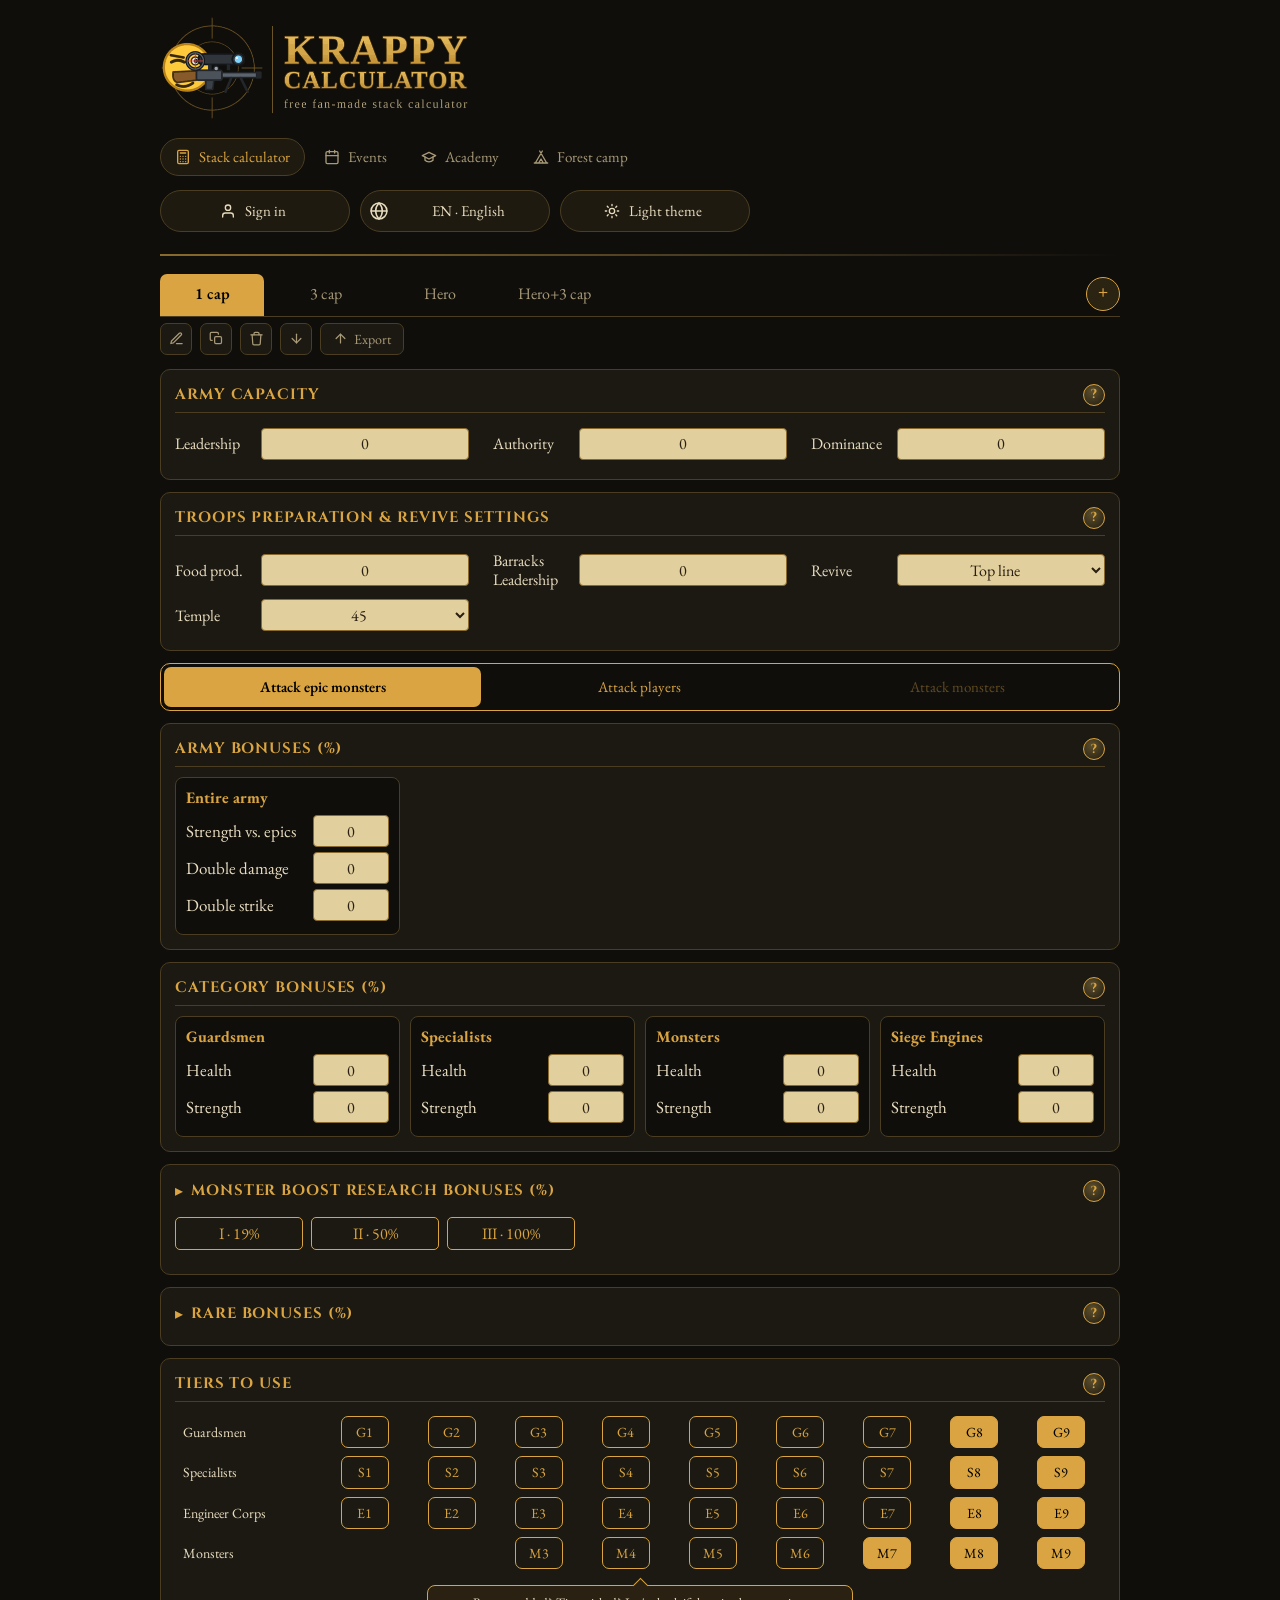
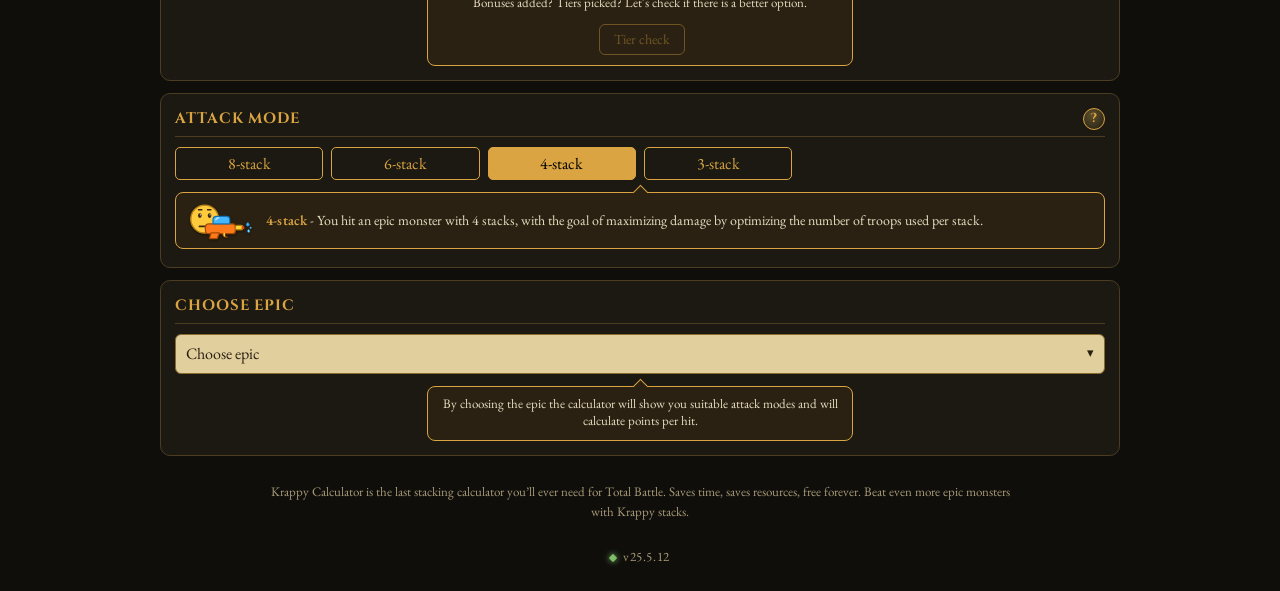
==== index.html @ 5b89c59a "25.5.12: Events page - the Choose events button is full width Co-Authored-By: Claude Opus 5.5 <norep" ====
<!DOCTYPE html>
<html lang="en"><head><meta charset="utf-8">
<meta name="viewport" content="width=device-width, initial-scale=1, viewport-fit=cover">
<title>Krappy Calculator – Total Battle stack calculator</title>
<meta name="description" content="The most accurate Total Battle calculator: plan your army stacks to fight epic monsters or other players. Saves time, saves resources, free forever.">
<meta property="og:type" content="website">
<meta property="og:title" content="Krappy Calculator – Total Battle stack calculator">
<meta property="og:description" content="The most accurate Total Battle calculator: plan your army stacks to fight epic monsters or other players. Saves time, saves resources, free forever.">
<link rel="canonical" href="https://hracik.github.io/tb-stack-calculator/">
<meta name="twitter:card" content="summary">
<meta name="twitter:title" content="Krappy Calculator – Total Battle stack calculator">
<meta name="twitter:description" content="The most accurate Total Battle calculator: plan your army stacks to fight epic monsters or other players. Saves time, saves resources, free forever.">
<link rel="icon" type="image/png" sizes="64x64" href="[data-uri]">
<link rel="apple-touch-icon" href="[data-uri]">
<link href="https://fonts.googleapis.com/css2?family=Cinzel:wght@600&family=EB+Garamond:wght@400;600&display=swap" rel="stylesheet">
<script>try{if(localStorage.getItem("tb_theme")=="light")document.documentElement.dataset.theme="light"}catch(e){}</script><link rel="stylesheet" href="app.css?v=25.5.12"></head><body><main>
<div class="imp" id="imp" data-notr hidden></div>
<header class="hd"><h1><img class="lg" src="[data-uri]" width="309" height="104" alt="Krappy Calculator - free fan-made stack calculator" draggable="false"></h1><button class="mnt" id="mnt" data-act="mnt" aria-label="Menu" aria-expanded="false" aria-controls="menu" hidden><svg class="mni" viewBox="0 0 24 24" width="24" height="24" fill="none" stroke="currentColor" stroke-width="2.2" stroke-linecap="round" aria-hidden="true"><line x1="4" y1="7" x2="20" y2="7"/><line x1="4" y1="12" x2="20" y2="12"/><line x1="4" y1="17" x2="20" y2="17"/></svg><svg class="mnx" viewBox="0 0 24 24" width="24" height="24" fill="none" stroke="currentColor" stroke-width="2.2" stroke-linecap="round" aria-hidden="true"><line x1="6" y1="6" x2="18" y2="18"/><line x1="18" y1="6" x2="6" y2="18"/></svg></button></header>
<nav class="menu" id="menu" hidden><div class="mpg" id="mpg"><a class="pgl" href="#" data-pg="" aria-current="page"><svg viewBox="0 0 24 24" width="16" height="16" fill="none" stroke="currentColor" stroke-width="2" stroke-linecap="round" stroke-linejoin="round" aria-hidden="true"><rect x="4" y="2" width="16" height="20" rx="2"/><path d="M8 6h8M8 11h.01M12 11h.01M16 11h.01M8 15h.01M12 15h.01M16 15h.01M8 19h.01M12 19h.01M16 19h.01"/></svg><span>Stack calculator</span></a><a class="pgl" href="#events" data-pg="events"><svg viewBox="0 0 24 24" width="16" height="16" fill="none" stroke="currentColor" stroke-width="2" stroke-linecap="round" stroke-linejoin="round" aria-hidden="true"><rect x="3" y="4" width="18" height="18" rx="2"/><path d="M16 2v4M8 2v4M3 10h18"/></svg><span>Events</span></a><a class="pgl" href="#academy" data-pg="academy"><svg viewBox="0 0 24 24" width="16" height="16" fill="none" stroke="currentColor" stroke-width="2" stroke-linecap="round" stroke-linejoin="round" aria-hidden="true"><path d="M22 10 12 5 2 10l10 5 10-5z"/><path d="M6 12v5c3 3 9 3 12 0v-5"/></svg><span>Academy</span></a><a class="pgl" href="#forest-camp" data-pg="forest-camp"><svg viewBox="0 0 24 24" width="16" height="16" fill="none" stroke="currentColor" stroke-width="2" stroke-linecap="round" stroke-linejoin="round" aria-hidden="true"><path d="M3.5 21 14 3M20.5 21 10 3M15.5 21 12 15l-3.5 6M2 21h20"/></svg><span>Forest camp</span></a></div><div class="mbar"><span id="menuacct"></span><div class="lgw" data-notr><svg viewBox="0 0 24 24" width="20" height="20" fill="none" stroke="currentColor" stroke-width="1.8" stroke-linecap="round" aria-hidden="true"><circle cx="12" cy="12" r="9.5"/><path d="M2.5 12h19M12 2.5c2.8 3 4 6 4 9.5s-1.2 6.5-4 9.5c-2.8-3-4-6-4-9.5s1.2-6.5 4-9.5z"/></svg><select id="lang" aria-label="Language"><option value="en" selected>English</option></select><button type="button" class="lgb" id="lbtn" data-act="lopen" aria-haspopup="dialog" aria-label="Language"></button></div><button class="nvb thm" type="button" data-act="theme" aria-label="Light theme"><svg viewBox="0 0 24 24" width="16" height="16" fill="none" stroke="currentColor" stroke-width="2" stroke-linecap="round" stroke-linejoin="round" aria-hidden="true"><circle cx="12" cy="12" r="4"/><path d="M12 2v2M12 20v2M4.9 4.9l1.4 1.4M17.7 17.7l1.4 1.4M2 12h2M20 12h2M4.9 19.1l1.4-1.4M17.7 6.3l1.4-1.4"/></svg><span class="nvn">Light theme</span></button><button class="nvb hlp" hidden type="button" data-act="help" aria-haspopup="dialog"><svg viewBox="0 0 24 24" width="16" height="16" fill="none" stroke="currentColor" stroke-width="2" stroke-linecap="round" stroke-linejoin="round" aria-hidden="true"><path d="M21 11.5a8.4 8.4 0 0 1-9 8.4 8.6 8.6 0 0 1-3.6-.8L3 21l1.9-5.4A8.4 8.4 0 1 1 21 11.5z"/></svg><span class="nvn">1-on-1 help</span></button><a class="don" hidden href="https://donate.stripe.com/7sY4gB9Qx8mR4KVae8grS00" target="_blank" rel="noopener noreferrer"><b>♥</b>Donate</a></div></nav>
<hr class="mdv">
<section class="card pgx" id="pgx" hidden></section>
<div class="amo" id="hw" hidden><div class="card" id="hp" hidden role="dialog" aria-modal="true" aria-label="1-on-1 help"></div></div>
<div class="amo" id="apw" hidden><div class="card" id="ap" hidden role="dialog" aria-modal="true" aria-label="Account"></div></div>
<div class="amo" id="epw" hidden><div class="card" id="epp" hidden role="dialog" aria-modal="true" aria-label="Choose the epic monster"></div></div>
<div class="amo" id="lgw2" hidden><div class="card" id="lgp" hidden role="dialog" aria-modal="true" aria-label="Choose the language"></div></div>
<div class="amo" id="fmw" hidden><div class="card" id="fmp" hidden role="dialog" aria-modal="true" aria-label="Troops preparation &amp; revive settings"></div></div>
<div class="amo" id="how" hidden><div class="card" id="howp" role="dialog" aria-modal="true" aria-label="How to use"><div class="amh"><div class="amt">How to use</div><button class="amx" data-act="howx" aria-label="Close" type="button">×</button></div><div class="hn"><p><b>Every section of the app has a help icon (?) that explains the inputs</b>, what to do and what not to do. Read it before your first use.</p></div><div class="pbrow hwt"><button type="button" class="tg hwb on" data-hp="0">Hitting</button><button type="button" class="tg hwb" data-hp="1">Preparation</button><button type="button" class="tg hwb" data-hp="2">Compare</button></div><div class="hpn" data-hp="0"><div class="hn"><p><b>Try to use a balanced army most of the time</b>: no extra flying, melee, ranged or mounted bonuses, and preferably no difference between the health and strength of Guardsmen, Specialists, Monsters and Engineers (extra strength of Monsters is fine).</p></div><ol class="hl"><li>Pick the captains and hero who will go on the attack and give them fighting equipment. Captains and hero <b>who do not take part in the attack</b> can't be fighting captains and get no fighting equipment.</li><li>Click Attack on the enemy (epic or player) and choose your fighting squad. The game shows your Leadership, Authority and Dominance numbers for the calculator at the bottom of the screen. Type them into Army capacity.</li><li>Go to the Barracks to find your bonuses. If your fighting squad changes (e.g. change of captain, level up, added talents) type bonuses again.<ol class="la" type="a"><li>Click Guardsmen, click on one and scroll down to the bonuses section. Type the chance to deal double damage, the chance to strike two squads and the strength of your entire army against epic monsters (or the health and strength against players, if you attack a player) into Army bonuses (%), Entire army section, <b>once</b>. Type the Health and Strength bonuses in Category bonuses (%), Guardsmen section. Now click Specialists, click on one, scroll to its bonuses and type the Health and Strength bonuses in Category bonuses (%), Specialists section. Repeat for Monsters and Engineers.</li><li>Go to the Academy, section Monsters boost, and based on the research parts you have completed, click I · 19 %, II · 50 % or III · 100 % in Monster boost research bonuses (%). If a part is incomplete, you need to add up the health and strength numbers for each monster type, so it is better to complete the research.</li><li>For Rare bonuses (%), click on the help first, as you <b>probably do not need to fill anything here</b>.<ul class="lb"><li>If you use a lot of mercenaries or scouts, set the Special troop type bonuses.</li><li>If you use captains with effects on only one part of the army, set the Combat type bonuses.</li><li>If you fight with standard or tournament equipment, set the Category bonuses too.</li></ul></li></ol></li><li>Pick your tiers, then click the Tier check button and adjust the tiers if you like the suggestions.</li><li>Scroll to Calculation, pick a view that suits you, go to Hitting and type your army numbers into the game.</li></ol><div class="hn"><p>If the attack in the game looks wrong, click the Battle report button in the Calculation section.</p></div><div class="hg"><button type="button" class="hgb"><img data-src="howto/balanced.webp" alt="" loading="lazy" decoding="async"><span>Example of a balanced setup</span></button><button type="button" class="hgb"><img data-src="howto/1.webp" alt="" loading="lazy" decoding="async"><span>Choose the epic</span></button><button type="button" class="hgb"><img data-src="howto/2.webp" alt="" loading="lazy" decoding="async"><span>Enter your numbers</span></button><button type="button" class="hgb"><img data-src="howto/3.webp" alt="" loading="lazy" decoding="async"><span>Tick your tiers</span></button><button type="button" class="hgb"><img data-src="howto/4.webp" alt="" loading="lazy" decoding="async"><span>Read the result</span></button><button type="button" class="hgb"><img data-src="howto/5.webp" alt="" loading="lazy" decoding="async"><span>Tabs, Import and Export</span></button></div></div><div class="hpn" data-hp="1" hidden><ol class="hl"><li>Type your total food production into Food prod. and pick the Revive you want.</li><li>Click Preparation in the Action section: it shows how many units to train per stack at once for the maximum hit per training.</li></ol><div class="hg"><button type="button" class="hgb"><img data-src="howto/pr1.webp" alt="" loading="lazy" decoding="async"><span>Click Preparation</span></button><button type="button" class="hgb"><img data-src="howto/pr2.webp" alt="" loading="lazy" decoding="async"><span>Units to train per stack</span></button></div></div><div class="hpn" data-hp="2" hidden><ol class="hl"><li>Click Compare in the Action section.</li><li>Type the units of your own stacks, or upload screenshots of the in-game battle report showing all of them.</li><li>See how your stacks differ from the Krappy ones.</li></ol><div class="hg"><button type="button" class="hgb"><img data-src="howto/cm1.webp" alt="" loading="lazy" decoding="async"><span>Click Compare</span></button><button type="button" class="hgb"><img data-src="howto/cm2.webp" alt="" loading="lazy" decoding="async"><span>Type or upload your units</span></button></div></div></div></div>
<div class="amo" id="hgw" hidden><div id="hgp" hidden role="dialog" aria-modal="true" aria-label="How to use" data-notr><div id="hgt"><span id="hgn"></span><button type="button" class="hx" data-hg="close" aria-label="Close"><svg viewBox="0 0 24 24" width="22" height="22" fill="none" stroke="currentColor" stroke-width="2" stroke-linecap="round" stroke-linejoin="round" aria-hidden="true"><path d="M6 6l12 12M18 6L6 18"/></svg></button></div><button type="button" class="hx hxp" data-hg="prev" aria-label="Previous"><svg viewBox="0 0 24 24" width="22" height="22" fill="none" stroke="currentColor" stroke-width="2" stroke-linecap="round" stroke-linejoin="round" aria-hidden="true"><path d="M15 5l-7 7 7 7"/></svg></button><img id="hgi" alt=""><button type="button" class="hx hxn" data-hg="next" aria-label="Next"><svg viewBox="0 0 24 24" width="22" height="22" fill="none" stroke="currentColor" stroke-width="2" stroke-linecap="round" stroke-linejoin="round" aria-hidden="true"><path d="M9 5l7 7-7 7"/></svg></button><div id="hgc"></div></div></div>
<div class="intro" id="intro"><p>Plan the stacks of your army for epic monster and player attacks: enter your army capacity, fighting bonuses and tiers, and get the units to send. <span>New here?</span> <span>Start with</span> <button type="button" class="lnk" data-act="how">How to use</button><span data-notr>.</span></p></div>
<div id="tabrow"><div id="tabs" data-notr></div><button type="button" class="tab add" id="tabadd" data-add="1" data-notr aria-label="New tab">+</button></div><div id="tabtools"></div>
<div class="card" id="xp" hidden></div>
<div class="card" data-help="army"><h2>Army capacity</h2><div class="fg">
<label class="bi"><span>Leadership</span><input id="capA" type="text" inputmode="decimal" value="1875508"></label>
<label class="bi"><span>Authority</span><input id="capU" type="text" inputmode="decimal" value="0"></label>
<label class="bi"><span>Dominance</span><input id="capM" type="text" inputmode="decimal" value="330943"></label>
</div></div>
<div class="card" data-help="food"><h2>Troops preparation &amp; revive settings</h2><div class="fg">
<label class="bi"><span>Food prod.</span><input id="foodP" type="text" inputmode="decimal" value="0"></label>
<label class="bi"><span>Barracks Leadership</span><input id="brkL" type="text" inputmode="decimal" value="0"></label>

<label class="bi" id="revl"><span>Revive</span><select id="revm"><option value="none">None</option><option value="top" selected>Top line</option><option value="mon">Monsters only</option><option value="montop">Monsters and top line</option><option value="all">All</option><option value="all10">Full revive, 10 hits</option><option value="all60">Full revive, 60 hits</option></select></label>
<label class="bi" id="templl"><span>Temple</span><select id="temple"><option value="0">0</option><option value="1">1</option><option value="2">2</option><option value="3">3</option><option value="4">4</option><option value="5">5</option><option value="6">6</option><option value="7">7</option><option value="8">8</option><option value="9">9</option><option value="10">10</option><option value="11">11</option><option value="12">12</option><option value="13">13</option><option value="14">14</option><option value="15">15</option><option value="16">16</option><option value="17">17</option><option value="18">18</option><option value="19">19</option><option value="20">20</option><option value="21">21</option><option value="22">22</option><option value="23">23</option><option value="24">24</option><option value="25">25</option><option value="26">26</option><option value="27">27</option><option value="28">28</option><option value="29">29</option><option value="30">30</option><option value="31">31</option><option value="32">32</option><option value="33">33</option><option value="34">34</option><option value="35">35</option><option value="36">36</option><option value="37">37</option><option value="38">38</option><option value="39">39</option><option value="40">40</option><option value="41">41</option><option value="42">42</option><option value="43">43</option><option value="44">44</option><option value="45" selected>45</option></select></label></div></div>

<div class="atk" id="atk"><button type="button" class="ab" data-a="epics">Attack epic monsters</button><button type="button" class="ab" data-a="players">Attack players</button><button type="button" class="ab" data-a="monsters">Attack monsters</button></div>
<div class="card" data-help="bonx"><h2>Army bonuses (%)</h2><div class="bg" id="bonx"></div></div>
<div class="card" data-help="bon"><h2>Category bonuses (%)</h2><div class="bg" id="bon"></div></div>

<details class="card" data-help="mb"><summary><h2>Monster boost research bonuses (%)</h2><div class="mbb"><div class="pbrow"><button class="tg pb" data-p="19" data-dh="0">I · 19%</button><button class="tg pb" data-p="50" data-dh="5">II · 50%</button><button class="tg pb" data-p="100" data-dh="5">III · 100%</button></div></div></summary>
<div class="bg" id="mb"></div>
</details>
<details class="card" data-help="rare"><summary><h2>Rare bonuses (%)</h2></summary><div class="rh">Special troop type bonuses</div><div class="bg" id="spb"></div><div class="rh">Combat type bonuses</div><div class="bg" id="sb"></div><div class="rh">Category bonuses</div><div class="bg" id="rare"></div></details>

<div class="card" data-help="tiers"><h2>Tiers to use</h2><div class="sc"><table class="tt" id="tiers"></table></div>
<div class="tcw"><p class="tct">Bonuses added? Tiers picked? Let's check if there is a better option.</p><button type="button" class="tg tc">Tier check</button><div id="tca" class="tca" aria-live="polite"></div></div>
</div>

<div class="card" id="mcard" hidden><h2>Choose monster</h2><input type="hidden" id="monster" value="Elven Citadel"><button type="button" class="epsel" id="mbtn" data-act="mopen"></button><div class="mdi" id="mgoal" role="note"><svg xmlns="http://www.w3.org/2000/svg" viewBox="0 0 92 56" class="mi" aria-hidden="true" focusable="false"><image href="[data-uri]" width="92" height="56"/></svg><span><b>Goal</b> - Kill the enemy in 1 round with the minimum losses.</span></div></div>
<div class="card" data-help="mode"><h2>Attack mode</h2>
<input type="hidden" id="enemy" value="4">
<input type="hidden" id="mode" value="max">
<div class="mrow" id="mrE"><button class="tg eb" data-e="8">8-stack</button><button class="tg eb" data-e="6">6-stack</button><button class="tg eb" data-e="4">4-stack</button><button class="tg eb" data-e="3">3-stack</button><button class="tg cm" data-m="kill">Killshot</button></div>
<div class="mrow" id="mrP" hidden><button class="tg cm" data-m="cp">CP kill</button><button class="tg cm" data-m="cpd">CP death</button><button class="tg cm" data-m="arena">Arena</button><button class="tg cm" data-m="lava">Lava</button><button class="tg cm" data-m="pvpmax">Max damage</button><button class="tg cm" data-m="ren">Renegades</button></div>
<div id="mics" hidden><span data-i="reg"><svg xmlns="http://www.w3.org/2000/svg" viewBox="0 0 92 56" class="mi" aria-hidden="true" focusable="false"><circle cx="24" cy="26" r="20" fill="#FFCB3D" stroke="#B9831A" stroke-width="2"/><ellipse cx="17" cy="21" rx="2.6" ry="3.4" fill="#3a2a10"/><ellipse cx="31" cy="21" rx="2.6" ry="3.4" fill="#3a2a10"/><circle cx="17.8" cy="19.8" r="0.9" fill="#fff"/><circle cx="31.8" cy="19.8" r="0.9" fill="#fff"/><path d="M15 12.5 h5 M28 12.5 h5" stroke="#3a2a10" stroke-width="2" stroke-linecap="round"/><path d="M16.5 36.5 h15" stroke="#3a2a10" stroke-width="2.6" stroke-linecap="round"/><path d="M30 33 h34 q4 0 4 4 v6 q0 4 -4 4 h-34 q-5 0 -5 -5 v-4 q0 -5 5 -5 z" fill="#ff7a1a" stroke="#a84a05" stroke-width="1.8" stroke-linejoin="round"/><path d="M36 33 v-6 q0 -5 5 -5 h14 q5 0 5 5 v6 z" fill="#46b7ff" stroke="#1673b0" stroke-width="1.8" stroke-linejoin="round"/><path d="M40 27 q1 -3 4 -3" fill="none" stroke="#bfe9ff" stroke-width="2" stroke-linecap="round"/><path d="M42 33 v-5 m6 5 v-5 m6 5 v-5" stroke="#1673b0" stroke-width="0" /><rect x="68" y="35" width="11" height="6.5" rx="2.5" fill="#ffd23a" stroke="#a87a05" stroke-width="1.6"/><rect x="77" y="36.2" width="4" height="4.2" rx="1" fill="#d94a1a"/><path d="M33 48 h12 l-3 8 h-11 z" fill="#ff7a1a" stroke="#a84a05" stroke-width="1.8" stroke-linejoin="round" transform="translate(0,-2)"/><path d="M50 47 q1 5 6 5" fill="none" stroke="#a84a05" stroke-width="2" stroke-linecap="round"/><path d="M52 47 l0.5 3" stroke="#ffd23a" stroke-width="2.4" stroke-linecap="round"/><path d="M84 33 q2 -4 4 0 q1 3 -2 3.2 q-3 -.2 -2 -3.2 z" fill="#46b7ff" stroke="#1673b0" stroke-width="1"/><path d="M85.5 42.5 q1.6 -3.4 3.4 0 q.8 2.6 -1.7 2.8 q-2.5 -.2 -1.7 -2.8 z" fill="#8fd6ff" stroke="#1673b0" stroke-width="1"/><circle cx="90" cy="38.5" r="1.4" fill="#46b7ff"/></svg></span><span data-i="sn"><svg xmlns="http://www.w3.org/2000/svg" viewBox="0 0 92 56" class="mi" aria-hidden="true" focusable="false"><circle cx="24" cy="26" r="20" fill="#FFCB3D" stroke="#B9831A" stroke-width="2"/><path d="M10.5 21.5 q5.5 -3.2 11 0" fill="none" stroke="#3a2a10" stroke-width="2.6" stroke-linecap="round"/><path d="M10 15.5 l11 2" stroke="#3a2a10" stroke-width="2.2" stroke-linecap="round"/><circle cx="31" cy="20.5" r="3.4" fill="#fff" stroke="#3a2a10" stroke-width="1.2"/><circle cx="31.6" cy="20.5" r="1.9" fill="#222"/><path d="M15 41 q7 3.5 14 -1.5" fill="none" stroke="#3a2a10" stroke-width="2.4" stroke-linecap="round"/><path d="M12 30 L32 29 L32 37 L16 39 Q11 38 12 30 Z" fill="#8a5a2b" stroke="#4a2f14" stroke-width="1.5" stroke-linejoin="round"/><rect x="32" y="28.5" width="22" height="8.5" rx="1.5" fill="#4b525a" stroke="#22262b" stroke-width="1.5"/><rect x="54" y="30.5" width="31" height="4.2" rx="1" fill="#5d656e" stroke="#22262b" stroke-width="1.3"/><rect x="83" y="29.5" width="5" height="6.2" rx="1" fill="#22262b"/><path d="M40 37 h7 l-1 8 h-6 z" fill="#3a4047" stroke="#22262b" stroke-width="1.3" stroke-linejoin="round"/><circle cx="49" cy="27" r="2" fill="#9aa3ad" stroke="#22262b" stroke-width="1"/><path d="M62 35 l-5 12 M70 35 l6 12" stroke="#22262b" stroke-width="2.2" stroke-linecap="round"/><rect x="34" y="14.5" width="34" height="9" rx="3" fill="#2f353c" stroke="#15181b" stroke-width="1.5"/><rect x="42" y="23.5" width="3" height="5" fill="#22262b"/><rect x="58" y="23.5" width="3" height="5" fill="#22262b"/><circle cx="68" cy="19" r="5.2" fill="#2f353c" stroke="#15181b" stroke-width="1.5"/><circle cx="68" cy="19" r="3.2" fill="#7fd3ff"/><circle cx="66.8" cy="17.8" r="1" fill="#fff" opacity=".85"/><circle cx="31" cy="20.5" r="7" fill="none" stroke="#15181b" stroke-width="3"/><circle cx="31" cy="20.5" r="7" fill="none" stroke="#5b636c" stroke-width="1"/><path d="M31 14 v13 M24.5 20.5 h13" stroke="#e23b3b" stroke-width="0.8" opacity=".9"/></svg></span><span data-i="pv1"><svg xmlns="http://www.w3.org/2000/svg" viewBox="0 0 92 56" class="mi" aria-hidden="true" focusable="false"><g><g transform="rotate(5 15 28)"><circle cx="15" cy="28" r="13" fill="#FFCB3D" stroke="#B9831A" stroke-width="2"/><path d="M5.8 19.6 l7.4 3.2" stroke="#3a2a10" stroke-width="2.1" stroke-linecap="round"/><path d="M17.4 22.9 l7.6 -3.2" stroke="#3a2a10" stroke-width="2.1" stroke-linecap="round"/><circle cx="10.2" cy="26.2" r="3.5" fill="#fff" stroke="#3a2a10" stroke-width="1.2"/><circle cx="11.5" cy="26.6" r="1.5" fill="#222"/><circle cx="20.2" cy="26.2" r="3.5" fill="#fff" stroke="#3a2a10" stroke-width="1.2"/><circle cx="21.5" cy="26.6" r="1.5" fill="#222"/><path d="M8.5 33.6 h13 q-.9 4.4 -6.5 4.4 q-5.6 0 -6.5 -4.4 z" fill="#7a1e1e" stroke="#3a2a10" stroke-width="1.5" stroke-linejoin="round"/><path d="M9.9 34.8 h10.2 q-.6 1.9 -1.6 1.9 h-7 q-1 0 -1.6 -1.9 z" fill="#fff"/></g><path d="M27 37 h6.4 l-1.6 9 h-5.4 z" fill="#3a4047" stroke="#22262b" stroke-width="1.3" stroke-linejoin="round"/><rect x="24" y="29.5" width="18" height="7.5" rx="1.7" fill="#4b525a" stroke="#22262b" stroke-width="1.5"/><rect x="41" y="31.2" width="4.2" height="4" rx=".9" fill="#5d656e" stroke="#22262b" stroke-width="1.1"/><path d="M27 31.4 h11" stroke="#7b848e" stroke-width="1.2" stroke-linecap="round"/></g><g transform="translate(92 0) scale(-1 1)"><g><circle cx="15" cy="28" r="13" fill="#FFCB3D" stroke="#B9831A" stroke-width="2"/><path d="M6.8 21.4 h6.8 M16.4 21.4 h6.8" stroke="#3a2a10" stroke-width="1.9" stroke-linecap="round"/><circle cx="10.2" cy="26.2" r="3.5" fill="#fff" stroke="#3a2a10" stroke-width="1.2"/><circle cx="8.9" cy="27.5" r="1.5" fill="#222"/><path d="M6.699999999999999 26.2 a3.5 3.5 0 0 1 7 0 z" fill="#FFCB3D" stroke="#3a2a10" stroke-width="1.2" stroke-linejoin="round"/><circle cx="20.2" cy="26.2" r="3.5" fill="#fff" stroke="#3a2a10" stroke-width="1.2"/><circle cx="18.9" cy="27.5" r="1.5" fill="#222"/><path d="M16.7 26.2 a3.5 3.5 0 0 1 7 0 z" fill="#FFCB3D" stroke="#3a2a10" stroke-width="1.2" stroke-linejoin="round"/><path d="M10.5 35.2 q4.5 -.7 9 .3" fill="none" stroke="#3a2a10" stroke-width="2" stroke-linecap="round"/></g><path d="M27 37 h6.4 l-1.6 9 h-5.4 z" fill="#e0559a" stroke="#8a2556" stroke-width="1.3" stroke-linejoin="round"/><rect x="24" y="29.5" width="14" height="7.5" rx="3" fill="#ff7fb7" stroke="#8a2556" stroke-width="1.5"/><rect x="28" y="25.2" width="6.4" height="4.8" rx="1.3" fill="#7fd6ff" stroke="#1673b0" stroke-width="1.2"/><circle cx="41.8" cy="33.2" r="3.9" fill="none" stroke="#46b7ff" stroke-width="1.7"/><path d="M38 33.2 h0" stroke="#8a2556" stroke-width="1.5"/></g><g><path d="M51.8 34.6 L48.8 34.7 L49.0 37.7 L47.0 35.4 L44.8 37.4 L45.4 34.4 L42.5 33.9 L45.1 32.5 L43.7 29.9 L46.4 31.2 L47.6 28.4 L48.3 31.3 L51.2 30.5 L49.4 32.9 Z" fill="#ffe45a" stroke="#ff7a1a" stroke-width="1" stroke-linejoin="round"/></g><circle cx="49" cy="25.5" r="2.8" fill="#bfe9ff" fill-opacity=".35" stroke="#46b7ff" stroke-width="1.1"/><circle cx="48.0" cy="24.4" r="0.8" fill="#fff"/><circle cx="44.5" cy="20.5" r="2.1" fill="#bfe9ff" fill-opacity=".35" stroke="#46b7ff" stroke-width="1.1"/><circle cx="43.8" cy="19.7" r="0.6" fill="#fff"/><circle cx="50.5" cy="18.5" r="1.5" fill="#bfe9ff" fill-opacity=".35" stroke="#46b7ff" stroke-width="1.1"/><circle cx="50.0" cy="17.9" r="0.4" fill="#fff"/><circle cx="48.5" cy="42" r="2.4" fill="#bfe9ff" fill-opacity=".35" stroke="#46b7ff" stroke-width="1.1"/><circle cx="47.7" cy="41.0" r="0.7" fill="#fff"/><circle cx="44" cy="47" r="1.6" fill="#bfe9ff" fill-opacity=".35" stroke="#46b7ff" stroke-width="1.1"/><circle cx="43.4" cy="46.4" r="0.4" fill="#fff"/></svg></span><span data-i="pvm"><svg xmlns="http://www.w3.org/2000/svg" viewBox="0 0 92 56" class="mi" aria-hidden="true" focusable="false"><g><g transform="rotate(5 15 28)"><circle cx="15" cy="28" r="13" fill="#FFCB3D" stroke="#B9831A" stroke-width="2"/><path d="M5.8 19.6 l7.4 3.2" stroke="#3a2a10" stroke-width="2.1" stroke-linecap="round"/><path d="M17.4 22.9 l7.6 -3.2" stroke="#3a2a10" stroke-width="2.1" stroke-linecap="round"/><circle cx="10.2" cy="26.2" r="3.5" fill="#fff" stroke="#3a2a10" stroke-width="1.2"/><circle cx="11.5" cy="26.6" r="1.5" fill="#222"/><circle cx="20.2" cy="26.2" r="3.5" fill="#fff" stroke="#3a2a10" stroke-width="1.2"/><circle cx="21.5" cy="26.6" r="1.5" fill="#222"/><path d="M8.5 33.6 h13 q-.9 4.4 -6.5 4.4 q-5.6 0 -6.5 -4.4 z" fill="#7a1e1e" stroke="#3a2a10" stroke-width="1.5" stroke-linejoin="round"/><path d="M9.9 34.8 h10.2 q-.6 1.9 -1.6 1.9 h-7 q-1 0 -1.6 -1.9 z" fill="#fff"/></g><path d="M27 37 h6.4 l-1.6 9 h-5.4 z" fill="#3a4047" stroke="#22262b" stroke-width="1.3" stroke-linejoin="round"/><rect x="24" y="29.5" width="18" height="7.5" rx="1.7" fill="#4b525a" stroke="#22262b" stroke-width="1.5"/><rect x="41" y="31.2" width="4.2" height="4" rx=".9" fill="#5d656e" stroke="#22262b" stroke-width="1.1"/><path d="M27 31.4 h11" stroke="#7b848e" stroke-width="1.2" stroke-linecap="round"/></g><g transform="translate(92 0) scale(-1 1)"><g transform="rotate(5 15 28)"><circle cx="15" cy="28" r="13" fill="#FFCB3D" stroke="#B9831A" stroke-width="2"/><path d="M5.8 19.6 l7.4 3.2" stroke="#3a2a10" stroke-width="2.1" stroke-linecap="round"/><path d="M17.4 22.9 l7.6 -3.2" stroke="#3a2a10" stroke-width="2.1" stroke-linecap="round"/><circle cx="10.2" cy="26.2" r="3.5" fill="#fff" stroke="#3a2a10" stroke-width="1.2"/><circle cx="11.5" cy="26.6" r="1.5" fill="#222"/><circle cx="20.2" cy="26.2" r="3.5" fill="#fff" stroke="#3a2a10" stroke-width="1.2"/><circle cx="21.5" cy="26.6" r="1.5" fill="#222"/><path d="M8.5 33.6 h13 q-.9 4.4 -6.5 4.4 q-5.6 0 -6.5 -4.4 z" fill="#7a1e1e" stroke="#3a2a10" stroke-width="1.5" stroke-linejoin="round"/><path d="M9.9 34.8 h10.2 q-.6 1.9 -1.6 1.9 h-7 q-1 0 -1.6 -1.9 z" fill="#fff"/></g><path d="M27 37 h6.4 l-1.6 9 h-5.4 z" fill="#3a4047" stroke="#22262b" stroke-width="1.3" stroke-linejoin="round"/><rect x="24" y="29.5" width="18" height="7.5" rx="1.7" fill="#4b525a" stroke="#22262b" stroke-width="1.5"/><rect x="41" y="31.2" width="4.2" height="4" rx=".9" fill="#5d656e" stroke="#22262b" stroke-width="1.1"/><path d="M27 31.4 h11" stroke="#7b848e" stroke-width="1.2" stroke-linecap="round"/></g><path d="M46 21.5 L46 26 M46 40.5 L46 45 M40.5 23.5 L42.8 27.2 M51.5 23.5 L49.2 27.2 M40.5 43 L42.8 39.3 M51.5 43 L49.2 39.3" stroke="#ff7a1a" stroke-width="1.9" stroke-linecap="round" fill="none"/><circle cx="46" cy="20.3" r="1.4" fill="#ffd23a"/><circle cx="46" cy="46.2" r="1.4" fill="#ffd23a"/><g><path d="M51.8 34.6 L48.8 34.7 L49.0 37.7 L47.0 35.4 L44.8 37.4 L45.4 34.4 L42.5 33.9 L45.1 32.5 L43.7 29.9 L46.4 31.2 L47.6 28.4 L48.3 31.3 L51.2 30.5 L49.4 32.9 Z" fill="#ffe45a" stroke="#ff7a1a" stroke-width="1" stroke-linejoin="round"/></g><g transform="translate(92 0) scale(-1 1)"><path d="M51.8 34.6 L48.8 34.7 L49.0 37.7 L47.0 35.4 L44.8 37.4 L45.4 34.4 L42.5 33.9 L45.1 32.5 L43.7 29.9 L46.4 31.2 L47.6 28.4 L48.3 31.3 L51.2 30.5 L49.4 32.9 Z" fill="#ffe45a" stroke="#ff7a1a" stroke-width="1" stroke-linejoin="round"/></g></svg></span></div>
<div class="mdi" id="mdi" role="note" hidden></div>

</div>
<div class="card" id="ecard"><h2>Choose epic</h2><select id="epic" hidden></select><button type="button" class="epsel" id="ebtn" data-act="eopen"></button><div class="tcw"><p class="tct">By choosing the epic the calculator will show you suitable attack modes and will calculate points per hit.</p></div></div>
<div class="card" id="rcard" hidden><h2>Choose level</h2><select id="renLv" hidden><option value="">-</option></select><button type="button" class="epsel" id="rbtn" data-act="ropen"></button></div>

<div class="card" data-help="res"><h2><span id="rtitle">Calculation</span></h2>
<div id="theo" hidden>
<div id="tintro"></div>
<div class="trow"><button type="button" id="tgo">Find stacks</button><button type="button" id="tdp">Search deeper</button><button type="button" id="ttc">Rank tier choices</button></div>
<div id="tpr" hidden><div class="tpb"><i id="tpi"></i></div><span id="tps"></span></div>
<div id="tres"></div><div id="ttab"></div></div>
<div id="rsm"></div>
<div id="osd" class="ctl"><div class="mu">Battle in detail</div><div class="obrow"><button type="button" class="tg ob" data-o="die" aria-expanded="false">Target order</button><button type="button" class="tg ob" data-o="hit" aria-expanded="false">Strike order</button><button type="button" class="tg ob" data-o="rep" aria-expanded="false">Battle report</button></div>
<div class="ol sbx" id="os" hidden></div><div class="sbx" id="ho" hidden></div><div class="sbx" id="br" hidden></div></div>
<div class="ctl"><div class="mu">View</div><div class="pbrow"><button type="button" class="tg vb" data-v="grouped">Grouped</button><button type="button" class="tg vb" data-v="mobile">Mobile</button><button type="button" class="tg vb" data-v="computer">Computer</button></div></div>
<div class="ctl"><div class="mu">Action</div><input type="hidden" id="shw" value="hit"><div class="pbrow"><button type="button" class="tg vb sb" data-sh="hit">Hitting</button><button type="button" class="tg vb sb" data-sh="train">Preparation</button><button type="button" class="tg vb" id="cmpbtn" aria-pressed="false">Compare</button></div><div id="prepw" class="pw" hidden></div></div>
<div id="res"></div>
<div class="card cmin" id="cmpc" hidden><div class="pw cmbub"><p class="cmh">Compare your current stacks with the Krappy ones. Type the units of your own stacks, or upload screenshots from the in-game battle report showing all of them, and see the differences.</p><button type="button" id="cmpshot" class="cmup" aria-label="Read the unit numbers from screenshots"><svg viewBox="0 0 24 24" width="16" height="16" fill="none" stroke="currentColor" stroke-width="2" stroke-linecap="round" stroke-linejoin="round" aria-hidden="true"><path d="M4 8V6a2 2 0 0 1 2-2h2M16 4h2a2 2 0 0 1 2 2v2M20 16v2a2 2 0 0 1-2 2h-2M8 20H6a2 2 0 0 1-2-2v-2"/><path d="M8.5 9.5h7a1 1 0 0 1 1 1v4.5a1 1 0 0 1-1 1h-7a1 1 0 0 1-1-1v-4.5a1 1 0 0 1 1-1z"/><circle cx="12" cy="12.6" r="1.6"/><path d="M10.2 9.5l.5-1h2.6l.5 1"/></svg><span>Upload screenshots</span></button></div><input type="file" id="cmpfile" accept="image/*" multiple hidden><div class="mu cmst" id="cmpst"></div><div class="cmpg" id="cmpg" hidden><i></i></div><div id="cmpb"></div><div id="cmpr"></div></div></div>

<div class="mod" id="tcm" hidden><div role="dialog" aria-modal="true" aria-labelledby="tct"><h2 id="tct">Tier check</h2><div id="tcb"></div><div class="btnr"><button type="button" id="tcx" class="tcx">Close</button></div></div></div>
<section class="seo"><p>Krappy Calculator is the last stacking calculator you’ll ever need for Total Battle. Saves time, saves resources, free forever. Beat even more epic monsters with Krappy stacks.</p></section>
<footer class="ft"><span id="appver" class="ver"></span></footer>
<script src="app.js?v=25.5.12"></script></main><script src="i18n.js?v=25.5.12"></script></body></html>
---- app.css ----
:root{--af:#d9a441;--bub:#2a2112;--bg:#0f0e0b;--card:#1b1912;--tx:#e8dcc0;--mu:#a89a78;--ac:#d9a441;--bd:#4a3d22;box-sizing:border-box;padding-top:env(safe-area-inset-top,0px);padding-bottom:env(safe-area-inset-bottom,0px);--lw:78px;--rg:8px;--tl:#3b311d;--tlt:var(--tx);--tlb:#8a6a2c;--tlm:#c2b088}      /* the result tiles: dark in the dark theme, cream in the light one */
html{scroll-padding-top:calc(env(safe-area-inset-top,0px) + 64px)}
body{margin:0;background:var(--bg);color:var(--tx);font:16px/1.45 'EB Garamond',Georgia,serif;padding:16px}
main{max-width:960px;margin:auto}
h1,h2{font-family:'Cinzel',Georgia,serif;letter-spacing:.06em;text-transform:uppercase}
h1{font-size:22px;margin:0 0 4px;display:flex;align-items:center;flex-wrap:wrap;gap:6px 12px}
input::placeholder,textarea::placeholder{color:#2a2012;opacity:.7}      /* the boxes are cream in both themes: the hint is the dark text colour, softer */
.ver{display:inline-flex;align-items:center;gap:7px;font:400 13px/1.3 'EB Garamond',Georgia,serif;letter-spacing:.05em;color:var(--mu);white-space:nowrap;cursor:default}
.ver::before{content:'';flex:none;width:6px;height:6px;border-radius:1px;transform:rotate(45deg);background:var(--vd,#7fbf6a);box-shadow:0 0 6px var(--vd,#7fbf6a)}
.ver[data-s=upd]{--vd:#e0b050}
.ver[data-s=upd]::before{animation:verp 1s ease-in-out infinite}
.ver[data-s=old]{--vd:#d9664a;color:#d9664a}
.ver[data-s=unk]{--vd:#8a7d5c}
.ver[data-s=ahead]{--vd:#6aa6d9}
@keyframes verp{50%{opacity:.3}}
@media(max-width:480px){h1{font-size:19px}}
@media(max-width:380px){h1{font-size:17px}}
h2{font-size:15px;margin:0 0 10px;color:var(--ac);border-bottom:1px solid var(--bd);padding-bottom:6px}
.card{background:var(--card);border:1px solid var(--bd);border-radius:10px;padding:14px;margin:12px 0}
.mdi,.tcw,.pw,#br>.rfx{position:relative;padding:8px 12px;background:var(--bub);color:var(--tx);border:1px solid var(--ac);border-radius:8px;font-size:14px;line-height:1.35}
.mdi{margin:12px 0 4px}
.mdi::before,.tcw::before,.pw::before,#br>.rfx::before{content:'';position:absolute;top:-6px;left:50%;width:10px;height:10px;margin-left:-5px;background:var(--bub);border-left:1px solid var(--ac);border-top:1px solid var(--ac);transform:rotate(45deg)}
.mdi[hidden],.mrow[hidden],.bc[hidden],.mod[hidden],.mnt .mnx,.mnt[aria-expanded=true] .mni,.menu[hidden],.don[hidden],.mbar .hlp[hidden],.amo[hidden],#ap[hidden],#hp[hidden],#fmp[hidden],#epp[hidden],#lgp[hidden],.imp[hidden],.pw[hidden]{display:none}
.mdi b{color:var(--ac);font-weight:600;letter-spacing:.2px}
.mdi:not([hidden]){display:flex;align-items:center;gap:14px}
.mdi .mi{width:64px;flex:none}
#mrE button,#mrP button{margin:0;width:100% !important;flex:none !important}
#mrE,#mrP{gap:8px;border-top:0;margin-top:0;padding-top:0;grid-template-columns:repeat(2,minmax(0,1fr))}
.sc{overflow-x:auto}
table{border-collapse:collapse;width:100%}
th,td{padding:4px 8px;text-align:left;font-size:14px;white-space:nowrap}
th{color:var(--mu);font-weight:600}
input[type=number],input[inputmode],select{width:90px;padding:5px;background:#e2cf9e;color:#2a2012;border:1px solid #8a6a2c;border-radius:4px;text-align:center;font:inherit}
select{width:auto}
.mu{color:var(--mu);font-size:13px}
.bg{display:grid;grid-template-columns:repeat(auto-fill,minmax(min(100%,220px),1fr));gap:10px}
.bc{border:1px solid var(--bd);border-radius:8px;padding:8px 10px;background:var(--bg)}
.bc b{display:block;margin-bottom:6px;color:var(--ac);white-space:nowrap;overflow:hidden;text-overflow:ellipsis}
.bi{display:grid;grid-template-columns:var(--lw) minmax(0,1fr);align-items:center;gap:var(--rg);margin:5px 0}
.fg{display:grid;grid-template-columns:repeat(auto-fill,minmax(min(100%,260px),1fr));column-gap:24px}
.bi[hidden]{display:none}
#rare{--lw:132px}
.rh{color:var(--ac);font-weight:600;margin:10px 0 6px}
.rh:first-of-type{margin-top:4px}
#bon .bi,#bonx .bi,#rare .bi,#spb .bi,#sb .bi,#mb .bi{grid-template-columns:minmax(0,1fr) 76px}
#bon .bi>span,#bonx .bi>span,#rare .bi>span,#spb .bi>span,#sb .bi>span,#mb .bi>span{font-size:17px;white-space:normal;line-height:1.2}
.bi>span{color:var(--tx);text-align:left;white-space:nowrap}
.bi input,.bi select{width:100%;min-width:0;box-sizing:border-box;height:32px;padding:3px 6px}
.bc.ep{align-self:start}
.tt{table-layout:fixed;min-width:620px}
.tt td:first-child{width:130px;text-align:left}
.tt td,.tt th{text-align:center}
.tt label{position:relative;display:inline-block;cursor:pointer;-webkit-tap-highlight-color:transparent}
.tt label input{position:absolute;opacity:0;inset:0;width:100%;height:100%;margin:0;cursor:pointer}
.tt label span{display:block;min-width:46px;padding:5px 0;border:1px solid var(--bd);border-radius:7px;background:var(--bg);color:var(--mu);font-size:14px;text-align:center;transition:background .15s,color .15s,border-color .15s,box-shadow .15s}
.tt label input:focus-visible+span{outline:2px solid var(--ac);outline-offset:2px}
.ol{max-width:none}
.obrow,.pbrow{display:grid;grid-template-columns:repeat(3,minmax(0,1fr));gap:8px;max-width:400px}
.ob{margin:0;min-width:0;width:100%;padding:6px 4px;font:inherit;white-space:nowrap}
.pbrow .tc:hover{background:var(--af);color:#000}
.sbx{margin-top:10px;text-align:left;max-height:min(65vh,600px);overflow:auto;padding-right:4px}
.sbx>.oi:first-child,.brh:first-child{margin-top:0}
.br{display:flex;flex-direction:column;gap:3px}
.brh{margin:8px 0 1px;color:var(--ac);font:600 13px/1 'Cinzel',Georgia,serif;letter-spacing:.12em;text-transform:uppercase}
.bl{display:flex;align-items:center;gap:10px;padding:3px 10px;border-radius:6px;font-size:13.5px;line-height:1.3}
.bo{background:var(--tl);color:var(--tlt);border:1px solid var(--tlb)}      /* 23.9.27 our rows of the battle report: dark in the dark theme, cream in the light one (as the result tiles) */
.be{background:rgba(163,64,44,.2);color:var(--tx);border:1px solid #7a3a2a}
.bic{flex:none;position:relative;display:inline-block;width:30px;height:30px}
.bic .ic2,.tli svg,.mnt svg,.mnt[aria-expanded=true] .mnx,.nvb svg,.tl svg{display:block}
.be .bic .ic2{opacity:.4;filter:grayscale(.5)}
.bic .bx{position:absolute;left:4px;top:4px;width:22px;height:22px;transform:rotate(-5deg);overflow:visible}
.bm{flex:1 1 0;min-width:0;font-size:14px;line-height:1.3}
.bm small{display:block;font-size:11.5px;opacity:.75}
.bv{flex:none;display:flex;flex-direction:column;align-items:flex-end;white-space:nowrap;font-variant-numeric:tabular-nums}
.bv b{font-size:14px}
.bv small{opacity:.65;font-size:11.5px}
.be .bv b{color:#ff9a84}
.bb{flex:none;display:flex;flex-direction:column;align-items:flex-end;white-space:nowrap;font-size:13px;opacity:.85;font-variant-numeric:tabular-nums}
.bb small{font-size:11.5px;opacity:.75}
.bf{margin:8px 0 0;font-size:14px}
@media(max-width:480px){.bl{gap:8px;padding:3px 8px;font-size:13px}.bv b{font-size:13px}.bo{flex-wrap:wrap}.bo .bb{order:5;flex:0 0 100%;flex-direction:row;align-items:baseline;justify-content:flex-start;gap:10px;padding-left:38px;font-size:12px}.bb small{font-size:11.5px}}
.oi{display:flex;align-items:center;gap:10px;background:var(--tl);color:var(--tlt);border:1px solid var(--tlb);border-radius:6px;padding:5px 10px;margin:5px 0;user-select:none}
.oi .ic2{width:56px;height:56px;border-radius:0}
.oi.dg{opacity:.65;outline:2px solid var(--ac)}
.oi .hd{cursor:grab;touch-action:none;font-weight:700;padding:2px 6px}
.oi.dg .hd,.gs.ov.dg,#tabs.dg,#tabs.dg .tab{cursor:grabbing}
.no{width:22px;height:22px;box-sizing:border-box;border-radius:50%;background:transparent;border:1px solid var(--ac);color:var(--ac);display:inline-flex;align-items:center;justify-content:center;font-size:12px}
.oi.bz{border-left:5px solid #2c7480}
.oi.bz .no{background:#2c7480;color:#fff}
.oz{margin:12px 0 2px;color:#7cc2cc;font-size:13px}
.oz.ro{color:#9a9080}
.nm{flex:1}
button{background:#8a6a2c;color:#fff;border:0;border-radius:5px;padding:1px 6px;cursor:pointer;margin-left:3px;font:inherit}
#res table, #cmpb table{border-collapse:separate;border-spacing:8px;table-layout:fixed;min-width:600px}
#res td .mu,#cmpb td .mu{white-space:normal;color:var(--tlm);font-size:12px}
#res th,#cmpb th{width:150px;color:var(--ac)}
#res th.gl, #cmpb th.gl{width:auto;text-align:left;padding:8px 2px 0}
.glh{padding:8px 2px 0 10px;color:var(--ac);font-weight:600;font-size:14px}
.gs{overflow-x:auto;scrollbar-width:thin;scrollbar-color:#8a6a2c transparent}
.gs.ov{cursor:grab;user-select:none;-webkit-user-select:none}
.gs img{-webkit-user-drag:none}
#res table.gt,#res table.gt td, #cmpb table.gt,#cmpb table.gt td{min-width:0}
@media(max-width:480px){#res table.gt,#cmpb table.gt{width:calc(var(--r,5)*112px)!important}#res table.gt td:empty,#cmpb table.gt td:empty{display:none}#res table.gt colgroup,#cmpb table.gt colgroup{display:none}#res .gs,#cmpb .gs{overflow:visible}#res .sci,#cmpb .sci{width:max-content;min-width:100%}#res .sci .glh,#cmpb .sci .glh{position:sticky;left:0;width:max-content;max-width:calc(100vw - 48px)}      #res table.gt .ic,#cmpb table.gt .ic{width:48px;height:48px}#res table.gt .kp,#cmpb table.gt .kp{top:3px;right:5px;font-size:10px}}
#res td, #cmpb td{background:var(--tl);color:var(--tlt);border:1px solid var(--tlb);border-radius:6px;text-align:center;padding:8px 10px;position:relative;min-width:104px}
#res td:empty, #cmpb td:empty{background:transparent;border:0}
#res td .n, #cmpb td .n{font-size:17px;font-weight:700}
summary{cursor:pointer;list-style:none;margin-bottom:6px}
details[data-help=mb]>summary,details[data-help=mb]>summary *{-webkit-tap-highlight-color:transparent;transition:none}
details[data-help=mb]>summary:focus,details[data-help=mb]>summary *:focus{outline:none}
summary::-webkit-details-marker{display:none}
summary::before{content:'▸ ';color:var(--ac)}
details[open] summary::before{content:'▾ '}
summary h2{display:inline;border:0;padding:0;margin:0}
.pb{padding:6px 4px;margin:0;width:100%;white-space:nowrap}
.pbrow .vb{margin:0;min-width:0;width:100%;padding:6px 4px;white-space:nowrap}
.card>h2{display:flex;align-items:center;gap:10px}
.card>summary{display:flex;align-items:center;gap:8px}
.card>summary h2{flex:1;min-width:0}
.hq{flex:none;display:inline-flex;align-items:center;justify-content:center;width:22px;height:22px;padding:0;margin:0 0 0 auto;border:1px solid var(--ac);font:700 13px/1 'Cinzel',Georgia,serif;border-radius:50%;background:radial-gradient(circle at 35% 30%,rgba(233,196,106,.28),rgba(184,134,43,.08));color:var(--ac);cursor:pointer;transition:box-shadow .2s,background .2s,transform .15s,color .15s;text-shadow:0 0 6px rgba(224,176,80,.5)}
.hq:hover{box-shadow:0 0 10px rgba(224,176,80,.55);background:radial-gradient(circle at 35% 30%,rgba(233,196,106,.45),rgba(184,134,43,.15));transform:scale(1.06)}
.hq:focus-visible{outline:2px solid var(--ac);outline-offset:2px}
.hq[aria-expanded=true]{text-shadow:none;background:linear-gradient(180deg,#e9c46a,#b8862b);border-color:#f0d58a;color:#2a2012;box-shadow:0 0 8px rgba(224,176,80,.45)}
.tab.add:hover,.tl.urw:hover{border-color:var(--ac)}
.hp{margin:0 0 12px;padding:10px 14px;border:1px solid var(--bd);border-left:3px solid var(--ac);border-radius:8px;background:rgba(217,164,65,.07);font-size:15px;line-height:1.5;color:var(--tx)}
.hp p,.rl8{margin:0 0 8px}
.hp p:last-child{margin-bottom:0}
.hp .ht{position:relative;padding-left:20px}
.hp .hm{position:absolute;left:1px;top:.4em;width:12px;height:12px;background:linear-gradient(135deg,#f3cb6e,#b5832a);clip-path:polygon(50% 0,62% 38%,100% 50%,62% 62%,50% 100%,38% 62%,0 50%,38% 38%)}
.hp figure{margin:10px 0 0}
.hp img{display:block;max-width:100%;height:auto;border:1px solid var(--bd);border-radius:6px}
.hp figcaption{margin:5px 0 0;font-size:13px;color:var(--mu)}
.eb,.cm{padding:6px 16px;margin:0 8px 8px 0;font:inherit}
#res td[data-troop], #cmpb td[data-troop]{cursor:pointer}
.cm:disabled{opacity:.4;cursor:not-allowed}
.mrow{flex-wrap:wrap;display:grid;gap:8px;align-items:stretch}
.mrow>.mu{display:flex;flex-direction:row;align-items:center;justify-content:flex-start;width:126px;margin-right:8px;margin-bottom:8px;font-size:13px}
.mrow>.mu b{font-weight:600;color:var(--ac);margin:0 0 0 8px;font-size:14px;letter-spacing:.3px}
.mi{width:60px;height:auto;display:block;flex:none;filter:drop-shadow(0 1px 1px rgba(0,0,0,.5))}
.mrow button{padding-left:4px;padding-right:4px;text-align:center;width:100% !important;min-width:0;box-sizing:border-box;margin:0 !important;padding:6px 4px;white-space:normal !important;overflow-wrap:anywhere;line-height:1.2}
@media(max-width:520px){.mrow+.mrow{border-top:1px solid var(--bd);margin-top:6px;padding-top:12px}.mrow>.mu{flex:0 0 100%;width:auto;margin:0 0 4px}.mrow{column-gap:8px}.mrow button{width:calc((100% - 8px)/2);margin-right:0}}
#os .oi{cursor:default}
.ic2{width:30px;height:30px;border-radius:4px;vertical-align:middle}
.oi small{display:block;line-height:1.1}
.kp{position:absolute;top:3px;right:7px;font-size:11px;color:var(--tlm)}
#res td.off,#res td.zero,.vwr.off,.vwr.zero,#cmpb td.off,#cmpb td.zero{opacity:.35}
.nb{white-space:nowrap}
.nw{display:block;white-space:normal}
.tip{display:block;margin-top:2px;font-size:12px;font-weight:400;color:var(--ac);white-space:nowrap}      /* Preparation: the round number to train, under the range */
.atk{direction:ltr;position:relative;display:grid;grid-template-columns:repeat(3,minmax(0,1fr));width:100%;box-sizing:border-box;margin:0 0 12px;padding:3px;border:1px solid var(--ac);border-radius:10px;background:var(--bg)}
.atk::before{content:'';position:absolute;top:3px;bottom:3px;left:3px;width:calc(33.333% - 2px);border-radius:7px;background:var(--af);transition:transform .2s ease}
.atk[data-v=players]::before{transform:translateX(100%)}.atk[data-v=monsters]::before{transform:translateX(200%)}
.ab{position:relative;z-index:1;margin:0;padding:9px 4px;width:100%;white-space:normal;line-height:1.15;font:inherit;font-size:15px;background:transparent;color:var(--ac);border-radius:7px}
.ab.on{color:#000;font-weight:600}
.ab:disabled{opacity:.4;cursor:not-allowed}
.pbrow .tc{margin:0;min-width:0;width:100%;padding:5px 3px;white-space:nowrap;font:inherit}
.tcw{max-width:400px;margin:12px auto 0;padding:8px 12px 10px;text-align:center}
.tct{width:100%;table-layout:fixed;margin:4px 0 0;border-collapse:collapse;font-size:13px}
.tcw p.tct{margin:0 0 12px}
.tcw .tc{padding:5px 14px;font:inherit;background:transparent;border:1px solid var(--ac);color:var(--ac);border-radius:6px;cursor:pointer}
@media (hover:hover){.tcw .tc:hover{background:var(--af);color:#000}}
.tcw .tcw .tc:not(.on):focus{background:transparent;color:var(--ac)}
.tca{margin-top:10px;font-size:13px;line-height:1.45}
.tct th,.tct td{padding:6px 4px;border-bottom:1px solid rgba(224,176,80,.25);text-align:center;vertical-align:top;overflow-wrap:anywhere}
.tct th:first-child,.tct td:first-child{text-align:left;width:48%}
.tct th{color:var(--tx);font-weight:600}
.tctab{grid-template-columns:repeat(2,minmax(0,1fr));margin:8px 0 2px}
.tcb{margin:2px 0 0;padding:6px 8px;border-left:3px solid var(--ac);background:rgba(224,176,80,.16);font-weight:700;color:var(--ac);margin-top:10px}
.tcb small{display:block;font-weight:400;font-size:12px;color:var(--mu,#b9a77a)}
.tcb span{font-weight:400;color:var(--tx)}
.tcalt0{margin:10px 0 0}
.tcus{display:flex;flex-wrap:wrap;gap:6px 8px;margin:4px 0 8px}
.tcu{display:inline-flex;flex-direction:column;align-items:center;gap:1px}
.tcu small{display:block;font-weight:400;font-size:11px;color:var(--mu,#b9a77a)}
.tcb .tcio{display:block;margin-top:8px;font-size:12px;color:var(--mu,#b9a77a)}
.tcb .tcus{margin:3px 0 2px}
.tcb2{position:relative;margin-top:10px;padding:8px 0 0 0;border-top:1px solid rgba(224,176,80,.3);text-align:left}
.tcz{position:absolute;top:4px;right:-4px;width:24px;height:24px;padding:0;border:0;background:transparent;color:var(--ac);font:20px/1 sans-serif;cursor:pointer}
.tca p{margin:4px 0}
.tca:empty{display:none}
.cmin{background:transparent;border:0;border-radius:0;padding:0;margin:14px 0 0}
.pw.cmbub{max-width:420px;margin:10px auto 14px;text-align:center}
.pw.cmbub p{margin:0 0 8px;text-align:center}
.cmup{display:inline-flex;align-items:center;gap:8px;padding:5px 14px;font:inherit;background:transparent;border:1px solid var(--ac);color:var(--ac);border-radius:6px;cursor:pointer}
.cmup:hover{background:var(--af);color:#000}
.cmin[hidden]{display:none}
.tc:disabled,.vb:disabled{opacity:.4;cursor:not-allowed}
.mod{position:fixed;inset:0;z-index:100;display:flex;align-items:center;justify-content:center;padding:16px;background:rgba(0,0,0,.65)}
.mod>div{width:min(440px,100%);max-height:calc(100vh - 32px);overflow:auto;box-sizing:border-box;padding:16px 18px;background:var(--card);border:1px solid var(--ac);border-radius:10px;box-shadow:0 12px 36px rgba(0,0,0,.7)}
.mod p{margin:0 0 8px;line-height:1.4}
.tcx{padding:6px 18px;margin:0;font:inherit}
input:disabled{cursor:not-allowed}
.vb{padding:6px 10px;margin:0 6px 8px 0;font:inherit;min-width:84px}
.vwl.c2{display:grid;grid-template-columns:repeat(2,minmax(0,1fr));column-gap:8px}
.vwr{position:relative;display:flex;align-items:center;gap:12px;background:var(--tl);color:var(--tlt);border:1px solid var(--tlb);border-radius:6px;padding:6px 12px;margin:0 0 6px;cursor:pointer}
.vwr .ic{margin:0;flex:none;width:48px;height:48px}
.vwt{min-width:0;padding-right:34px}
.vwn{font-size:14px;color:var(--tlm);line-height:1.2}
.vwc{font-size:17px;font-weight:700;line-height:1.3}
.vwr .kp{top:50%;right:12px;transform:translateY(-50%);font-size:12px}
@media(max-width:560px){.vwl.c2 .vwt{padding-right:0}.vwl.c2 .vwr{gap:6px;padding:5px 6px}.vwl.c2 .vwr .ic{width:40px;height:40px}.vwl.c2 .vwn{font-size:12px;padding-right:24px}.vwl.c2 .vwc{font-size:15px}.vwl.c2 .vwr .kp{top:3px;right:5px;transform:none;font-size:11px}}
@media(max-width:340px){.vwl.c2{column-gap:5px}.vwl.c2 .vwr{gap:4px;padding:4px}.vwl.c2 .vwr .ic{width:32px;height:32px}.vwl.c2 .vwn{font-size:11px;padding-right:20px}.vwl.c2 .vwc{font-size:14px}.vwl.c2 .vwr .kp{right:3px;font-size:10px}}
#tabrow{margin:12px 0 6px;display:flex;align-items:flex-end;gap:8px;position:relative}
#tabs{overflow-x:auto;-webkit-overflow-scrolling:touch;flex:1 1 auto;min-width:0;overscroll-behavior-x:contain;position:relative;z-index:1}
#tabsin{display:flex;flex-wrap:nowrap;align-items:flex-end;gap:10px;box-sizing:border-box;min-width:100%;width:max-content;border-bottom:1px solid var(--bd);border-bottom-color:transparent}
#tabtools{display:flex;flex-wrap:nowrap;gap:8px;align-items:center;margin:0 0 6px;font-size:14px;overflow-x:auto;-webkit-overflow-scrolling:touch;scrollbar-width:thin;padding-bottom:2px}
.tab.rdg{background:var(--bg);color:var(--ac);opacity:.85;position:relative;z-index:3;cursor:grabbing}
.tab.rdl{box-shadow:inset 3px 0 0 var(--ac)}
.tab.rdr{box-shadow:inset -3px 0 0 var(--ac)}
#tabs .tab{user-select:none;-webkit-user-select:none;-webkit-touch-callout:none}
.tab{width:104px;text-align:center;background:transparent;color:var(--mu);border:0;border-bottom:3px solid transparent;border-radius:0;padding:8px 2px;margin:0;font:inherit;cursor:pointer;white-space:nowrap;overflow:hidden;text-overflow:ellipsis;flex:0 0 auto}
.tab.on{color:#000;border-bottom-color:var(--af);font-weight:600;background:var(--af);border-radius:7px 7px 0 0}
.tab.add{display:inline-flex;align-items:center;justify-content:center;color:var(--ac);border:1px solid var(--bd);border-radius:999px;font:600 17px 'Cinzel',Georgia,serif;padding:0;right:0;width:34px;height:34px;border-color:var(--ac);font-size:21px;line-height:1;background:linear-gradient(rgba(217,164,65,.14),rgba(217,164,65,.14)),var(--bg);position:static;margin:0 0 6px;box-shadow:none;flex:none}
@media(max-width:480px){#tabtools{flex-wrap:wrap}#tabtools .tl{flex:1 1 72px;text-align:center;justify-content:center}}
.tabin{width:104px;box-sizing:border-box;flex:0 0 auto;margin:0 0 4px;padding:5px 8px;background:#e2cf9e;color:#2a2012;border:1px solid #8a6a2c;border-radius:8px;font:inherit}
.tli{display:inline-flex;align-items:center;justify-content:center;width:32px;height:32px;background:var(--card);color:var(--mu);border:1px solid var(--bd);border-radius:7px;cursor:pointer;padding:0;margin:0;flex:0 0 auto}
.tli.on,.tl.on,.imp .tl{color:var(--tx);border-color:var(--ac)}
@media(hover:hover){.tli:hover,.tl:hover,.amx:hover{color:var(--tx);border-color:var(--ac)}}      /* hover only where a mouse hovers: on a touch screen a tapped button must not stay lit */
.tl{display:inline-flex;align-items:center;gap:6px;box-sizing:border-box;background:var(--card);color:var(--mu);border:1px solid var(--bd);border-radius:7px;padding:0 12px;margin:0;font:inherit;white-space:nowrap;flex:0 0 auto;height:auto;min-height:32px}
h1 .lg{height:104px;width:auto;display:block;-webkit-user-drag:none;user-select:none;touch-action:pan-y}
.ft{margin:22px 0 8px;text-align:center}
.hd{display:flex;align-items:center;justify-content:space-between;gap:12px;margin:0 0 4px}
.hd h1{margin:0;min-width:0}
.hd h1 .lg{max-width:100%;object-fit:contain;object-position:left}
.mnt{display:none;flex:none;align-items:center;justify-content:center;width:46px;height:46px;padding:0;margin:0;background:rgba(217,164,65,.08);color:var(--ac);border:1px solid var(--bd);border-radius:10px;cursor:pointer}
.mnt[aria-expanded=true]{border-color:var(--ac);background:rgba(217,164,65,.16)}
@media(hover:hover){.mnt:hover,.nvb:hover{border-color:var(--ac);background:rgba(217,164,65,.16)}}
.menu{margin:18px 0 0}
.mdv{height:2px;margin:22px 0 18px;padding:0;border:0;background:linear-gradient(90deg,#8a6a2c,var(--bd) 55%,transparent)}
.mbar{display:flex;flex-wrap:wrap;gap:10px}
#menuacct{display:contents}
.lgw{position:relative;display:flex;align-items:center;gap:12px;width:100%;flex:none;height:54px;box-sizing:border-box;padding:0 8px;border-top:1px solid var(--bd);border-radius:0;color:var(--tx);font-size:16px;-webkit-tap-highlight-color:transparent}
@media(hover:hover){.lgw:hover{background:rgba(217,164,65,.1)}}
.lgw:after{content:'\203A';margin-left:auto;color:var(--mu);font-size:18px;line-height:1;pointer-events:none}
.lgw svg{width:20px;height:20px;position:static;flex:none;pointer-events:none;color:var(--tx)}
#lang{text-align:left;text-align-last:left;position:absolute;inset:0;width:100%;height:100%;appearance:none;-webkit-appearance:none;margin:0;padding:0 34px 0 40px;border:0;border-radius:0;background:transparent;color:var(--tx);font:inherit;font-size:16px;cursor:pointer;outline:0;box-shadow:none;-webkit-tap-highlight-color:transparent;pointer-events:none}
#lang:focus,#lang:active{outline:0;box-shadow:none;background:transparent}
#lang option{background:var(--card);color:var(--tx)}
.nvb{display:inline-flex;align-items:center;justify-content:center;gap:9px;width:190px;max-width:100%;box-sizing:border-box;margin:0;padding:0 14px 0 8px;background:rgba(217,164,65,.08);color:var(--tx);border:1px solid var(--bd);border-radius:999px;font:inherit;font-size:15px;cursor:pointer;height:auto;min-height:42px;padding-top:6px;padding-bottom:6px}
.nvb>svg{margin:0 0 0 2px}
.nvn{overflow:hidden;text-overflow:ellipsis;white-space:nowrap}
.nva{flex:none;width:26px;height:26px;border-radius:50%;background:linear-gradient(180deg,#f0c968,#c8932f);color:#1a1408;font:700 14px/26px Georgia,serif;text-align:center}
.nva.big{width:46px;height:46px;font-size:22px;line-height:46px}
.nvd{flex:none;width:8px;height:8px;border-radius:50%;background:#6fbf73}
.nvd.busy{background:var(--af);animation:verp 1s infinite}
.nvd.err{background:#d9664a}
.tl.nvo{display:inline-flex;align-items:center;gap:8px}
.tl.nvo:hover{color:#e88a74;border-color:#8a4a3a}
.nvr{margin-top:14px;padding-top:12px;border-top:1px solid var(--bd)}
.don{display:inline-flex;align-items:center;gap:8px;padding:9px 18px;border-radius:999px;text-decoration:none;border:1px solid #f0c968;background:linear-gradient(180deg,#f0c968,#c8932f);color:#1a1408;font:600 13px/1 'Cinzel',Georgia,serif;letter-spacing:.14em;text-transform:uppercase;box-shadow:0 0 16px rgba(217,164,65,.35),inset 0 1px 0 rgba(255,255,255,.35);white-space:nowrap}
.don b{color:#a3201b;font-weight:600;font-size:15px;letter-spacing:0}
.don:hover{filter:brightness(1.1);box-shadow:0 0 22px rgba(217,164,65,.55),inset 0 1px 0 rgba(255,255,255,.35)}
.don:active,.amp:active{transform:translateY(1px)}
.mbar .don{justify-content:center;width:190px;height:42px;box-sizing:border-box;padding:0;font-size:12.5px}
@media(max-width:480px){h1 .lg{height:78px}}
@media(max-width:400px){h1 .lg{height:66px}}
@media(max-width:600px){.mnt:not([hidden]){display:inline-flex}.mdv{margin:16px 0 14px}.menu{margin:12px 0 0;display:none}.menu.open:not([hidden]){display:block}.menu.open:not([hidden])+.mdv{margin-top:0}.mbar{flex-direction:column;flex-wrap:nowrap;gap:0;padding:0;background:none;border:0;border-radius:0}.nvb,.mbar .don{display:flex;align-items:center;justify-content:flex-start;gap:12px;width:100%;height:54px;box-sizing:border-box;padding:0 8px;background:transparent;border:0;border-radius:8px;box-shadow:none;color:var(--tx);font:inherit;font-size:16px;letter-spacing:0;text-transform:none;text-decoration:none}@media(hover:hover){.nvb:hover,.mbar .don:hover{background:rgba(217,164,65,.1);filter:none;box-shadow:none}}.nvb:active,.mbar .don:active{transform:none;background:rgba(217,164,65,.16)}.mbar .don{border-top:1px solid var(--bd);border-radius:0 0 8px 8px;color:var(--ac)}.mbar .nvb{border-radius:8px 8px 0 0}.mbar .don b{display:inline-block;width:20px;text-align:center;font-size:17px}.mbar .nvb>svg{width:20px;height:20px;margin:0}.mbar .nva{margin:0 -3px}.mbar .nvb:last-child,.mbar .don:first-child{border-radius:8px}.nvb:after,.mbar .don:after{margin-left:auto;color:var(--mu);font-size:18px;line-height:1}.nvb:after{content:'\203A'}.mbar .don:after{content:'\2197'}.mbar .don[hidden]{display:none}.mbar .hlp{border-top:1px solid var(--bd);border-radius:0 0 8px 8px}}
#xp{margin:0 0 10px;padding:10px 12px}
#xp textarea{display:block;width:100%;box-sizing:border-box;height:120px;min-height:80px;max-height:60vh;resize:vertical;margin:6px 0;padding:6px;background:#e2cf9e;color:#2a2012;border:1px solid #8a6a2c;border-radius:4px;font:12px/1.35 ui-monospace,Consolas,monospace}
#xp .tl{font-size:14px}
#xp .xr{display:flex;flex-wrap:wrap;gap:8px;align-items:center}
.hpo{margin:10px 0 0;padding:11px 14px;border:1px solid var(--bd);border-radius:10px;background:rgba(217,164,65,.05)}
.hpo b{display:block;margin:0 0 3px;color:var(--ac);font:600 14px 'Cinzel',Georgia,serif;letter-spacing:.1em;text-transform:uppercase}
.hpr{display:flex;align-items:baseline;justify-content:space-between;gap:12px;margin:14px 0 0;padding:12px 14px;border-radius:10px;border:1px solid var(--ac);background:rgba(217,164,65,.1)}
.hpr span{color:var(--mu)}
.hpr b{font:600 22px/1.1 'Cinzel',Georgia,serif;color:var(--ac);white-space:nowrap}
#hp ol{margin:12px 0 14px;padding:0 0 0 22px;color:var(--mu)}
#hp ol li{margin:0 0 4px}
#hp .hpb{display:flex;flex-wrap:wrap;gap:10px;align-items:center;margin:0}
#hp .hpb .amp{width:auto;flex:1 1 200px;text-align:center;text-decoration:none;box-sizing:border-box}
#hp .hpb .tl{padding:11px 14px;border-radius:8px}
#hmsg{margin:8px 0 0;min-height:1.3em}
.amo{position:fixed;inset:0;z-index:100;display:flex;padding:16px;background:rgba(8,7,5,.82);overflow:auto;-webkit-overflow-scrolling:touch}
.mlock{overflow:hidden}
#ap,#hp,#fmp,#epp,#lgp,#howp{position:relative;box-sizing:border-box;width:min(480px,100%);margin:auto;padding:22px 26px;border:1px solid var(--ac);border-radius:14px;box-shadow:0 24px 70px rgba(0,0,0,.75),0 0 0 1px rgba(217,164,65,.15)}
#ap.wide{width:min(640px,100%)}
.amh{display:flex;align-items:center;justify-content:space-between;gap:12px;margin:0 0 10px}
.amt{font:600 21px/1.2 'Cinzel',Georgia,serif;letter-spacing:.07em;text-transform:uppercase;color:var(--ac)}
.amx{flex:none;width:36px;height:36px;padding:0;margin:0;border-radius:50%;background:transparent;border:1px solid var(--bd);color:var(--mu);font:300 24px/1 Georgia,serif;cursor:pointer}
#ap form{display:flex;flex-direction:column;gap:10px;margin:14px 0 12px}
#ap form[data-f=nm]{flex-direction:row;flex-wrap:wrap;margin:12px 0 8px}
#ap form[data-f=nm] input{flex:1 1 200px;width:auto}
#ap input{box-sizing:border-box;width:100%;max-width:none;padding:12px 13px;background:#e2cf9e;color:#2a2012;border:1px solid #8a6a2c;border-radius:8px;font:16px/1.3 'EB Garamond',Georgia,serif}
.amp{display:block;width:100%;margin:0;padding:12px 14px;border-radius:8px;border:1px solid #f0c968;background:linear-gradient(180deg,#f0c968,#c8932f);color:#1a1408;font:600 15px 'Cinzel',Georgia,serif;letter-spacing:.1em;text-transform:uppercase;cursor:pointer;box-shadow:inset 0 1px 0 rgba(255,255,255,.35)}
.amp:hover{filter:brightness(1.08)}
#ap .tl{font-size:15px}
.tl.amg{display:flex;align-items:center;justify-content:center;gap:8px;width:100%;box-sizing:border-box;padding:11px 12px}
.aml{background:none;border:0;padding:2px 3px;margin:0;font:inherit;color:var(--ac);text-decoration:underline;cursor:pointer}
.aml:hover,.tb{color:var(--tx)}
.amf{margin:12px 0 0;text-align:center;color:var(--mu);font-size:15px}
.ams{display:flex;align-items:center;gap:12px;margin:16px 0;color:var(--mu);font-size:13px;text-transform:uppercase;letter-spacing:.1em}
.ams:before,.ams:after{content:'';flex:1;border-top:1px solid var(--bd)}
.amm{min-height:18px;margin:6px 0 0;text-align:center}
.amu{display:flex;align-items:center;gap:14px;margin:4px 0 12px}
.amn{font-size:19px;color:var(--tx)}
#ap .xr{display:flex;flex-wrap:wrap;gap:8px;align-items:center;margin-top:8px}
#ap .acs{display:grid;grid-template-columns:auto 1fr;gap:8px 12px;align-items:center;margin:10px 0}
.rl{display:inline-block;margin-left:4px;padding:0 7px;border:1px solid var(--bd);border-radius:999px;color:var(--mu);font:600 11px/17px Georgia,serif;font-style:normal;letter-spacing:.06em;text-transform:uppercase;vertical-align:1px}
.rl.ad{color:var(--ac);border-color:var(--ac)}
.aul{display:flex;flex-direction:column;gap:6px;margin-top:8px;max-height:34vh;overflow:auto}
.tl.urw{display:flex;flex-direction:column;align-items:flex-start;gap:1px;width:100%;box-sizing:border-box;padding:7px 10px;text-align:left}
.imp{position:sticky;top:0;z-index:50;display:flex;flex-wrap:wrap;gap:8px 12px;align-items:center;justify-content:space-between;margin:0 0 10px;padding:8px 12px;background:#3a2a0e;border:1px solid var(--ac);border-radius:8px;box-shadow:0 4px 14px rgba(0,0,0,.55)}
@media(max-width:560px){.imp .tl{width:100%;box-sizing:border-box;padding:9px 12px;text-align:center}.amo{padding:10px}#ap,#fmp,#epp{width:100%;padding:18px 16px}#ap .acs{grid-template-columns:1fr}}
#ap .xr .tl,#ap form .tl,#ap .acs .tl,#ap .nvr .tl{width:100%;box-sizing:border-box;justify-content:center;text-align:center;padding:10px 12px}      /* every button of the account window is as wide as the window, on every screen */
#ap input[name=aq]{margin-top:8px}
.ic{display:block;width:56px;height:56px;margin:0 auto 4px;border-radius:6px}
.ic.ph{background:rgba(42,32,18,.15)}
.pw{max-width:400px;margin:10px 0 0}
.ste{display:flex;flex-direction:column}
.ste .stl{margin-bottom:12px}
.ste .stl:empty{display:none}
.ste .stv{margin-top:auto}
.ste .stl:empty+.stv{margin:auto 0}
.epb{display:block;box-sizing:border-box;width:100%;padding:6px 12px;border:1px solid var(--ac);border-radius:8px;font-family:'EB Garamond',Georgia,serif;font-weight:400;font-size:16px;line-height:1.2;text-transform:none;text-align:center;color:var(--ac);background:rgba(217,164,65,.08)}
.stt[data-act=eopen]:hover .epb{background:rgba(217,164,65,.2)}
.stt[data-act=eopen]{cursor:pointer}
.stt[data-act=eopen]:hover{border-color:var(--ac)}
.epl{display:flex;flex-direction:column;gap:8px;margin:10px 0 0}
.epl button{display:flex;justify-content:space-between;gap:12px;padding:10px 12px;border:1px solid var(--bd);border-radius:8px;background:var(--bg);color:var(--tx);font:inherit;cursor:pointer;text-align:left;align-items:center;-webkit-tap-highlight-color:transparent;outline:0}
.epl button.on{border-color:var(--ac)}
.epl .eplh{margin:6px 2px 0;font-size:12px;letter-spacing:.06em;text-transform:uppercase;color:var(--mu)}
.epl small{color:var(--mu);margin-left:auto;align-self:center;text-align:right}
.epl .epn{min-width:0;flex:1 1 auto}
.epe{border-color:transparent!important}
.epi{width:40px;height:40px;flex:none;border-radius:6px;border:1px solid var(--bd)}
.eph{display:flex;align-items:center;gap:6px}
.eph>span{min-width:0;font-size:10.5px;letter-spacing:.04em;line-height:1.25;overflow-wrap:break-word}
.eph>span b{font-weight:inherit}
.stl .epi{width:28px;height:28px;border-radius:5px}
.stg{display:grid;grid-template-columns:repeat(auto-fit,minmax(150px,1fr));gap:8px;margin:0 0 12px}
.stt{background:var(--bg);border:1px solid var(--bd);border-radius:8px;padding:8px 10px;min-width:0}
.stt.stm{border-color:var(--ac)}
.stl{color:var(--mu);font-size:11px;text-transform:uppercase;letter-spacing:.04em}
.stv{color:var(--tx);font-size:20px;font-weight:700;line-height:1.25;margin-top:2px;overflow-wrap:anywhere}
.stt.std .stv{color:var(--ac);font-size:24px}
.sts{color:var(--mu);font-size:12px;margin-top:1px}
.stu{color:var(--mu);font-weight:400}
.stch{margin:0 0 4px}
.stc{display:grid;grid-template-columns:repeat(auto-fit,minmax(86px,1fr));gap:6px;margin:0 0 12px}
.stc .stt{padding:5px 8px;text-align:center}
.stc .stv{font-size:16px;margin:0}
.stc .stm .stv{font-size:16px}
.stc .sts{font-size:11px;margin:0}
.ctl{margin:0 0 12px;text-align:center}
.ctl .pbrow,.ctl .obrow{margin-left:auto;margin-right:auto}
.ctl>.mu:first-child{margin:0 0 6px}
.mbb{margin:0 0 4px}
.tcl{border:0;border-top:1px solid var(--bd);margin:10px 0 8px}
details[data-help=mb]>summary{margin-bottom:10px;flex-wrap:wrap}
details[data-help=mb]>summary .hq{order:2}
details[data-help=mb]>summary .mbb{order:3;flex:0 0 100%;margin:6px 0 0}
.fmi{margin:0 0 14px}
.rl3{margin:0 0 3px}
.sh2{margin-top:26px}
.msec>summary{margin-bottom:10px;border-bottom:1px solid var(--bd);padding-bottom:6px}.msec>summary h2{font-size:15px}
.btnr{margin:14px 0 0;text-align:right}
.no.wd{width:auto;padding:0 9px;border-radius:11px}
.mu.er{color:#e88a74}
.gb{color:#6ea8ff}
.cbx{position:fixed;opacity:0}
table.gt[data-n="5"]{width:100%;--n:5}
table.gt[data-n="6"]{width:120%;--n:6}
table.gt[data-n="7"]{width:140%;--n:7}
table.gt[data-n="8"]{width:160%;--n:8}
table.gt[data-n="9"]{width:180%;--n:9}
table.gt[data-n="10"]{width:200%;--n:10}
table.gt[data-n="11"]{width:220%;--n:11}
table.gt[data-n="12"]{width:240%;--n:12}
table.gt[data-n="13"]{width:260%;--n:13}
table.gt[data-n="14"]{width:280%;--n:14}
table.gt[data-n="15"]{width:300%;--n:15}
table.gt[data-n="16"]{width:320%;--n:16}
table.gt[data-n="17"]{width:340%;--n:17}
table.gt[data-n="18"]{width:360%;--n:18}
table.gt[data-n="19"]{width:380%;--n:19}
table.gt[data-n="20"]{width:400%;--n:20}
table.gt[data-n="21"]{width:420%;--n:21}
table.gt[data-n="22"]{width:440%;--n:22}
table.gt[data-n="23"]{width:460%;--n:23}
table.gt[data-n="24"]{width:480%;--n:24}
table.gt[data-n="25"]{width:500%;--n:25}
table.gt[data-n="26"]{width:520%;--n:26}
table.gt[data-n="27"]{width:540%;--n:27}
table.gt[data-n="28"]{width:560%;--n:28}
table.gt[data-n="29"]{width:580%;--n:29}
table.gt[data-n="30"]{width:600%;--n:30}
.vwh{padding:8px 2px 4px;color:var(--ac);font-weight:600;font-size:14px}
.cmh{margin:0 0 8px}
#cmpb .cmi{width:100%;box-sizing:border-box;margin-top:2px;padding:4px 2px;font-size:16px;font-weight:700;min-width:0;max-width:100%}
#cmpb .vwr .cmi{width:140px;text-align:left;padding:4px 8px}
.cmpg{height:6px;border-radius:3px;background:var(--bd,#3a3326);margin:6px 0 2px;overflow:hidden}
.cmpg i{display:block;height:100%;width:0;background:var(--ac,#d4a73a);transition:width .15s}
.cmst{margin:-2px 0 8px}
.cmst:empty{display:none}
#cmpr{margin-top:12px}
.cmu{display:flex;flex-wrap:wrap;gap:6px 14px;margin:0 0 10px;font-size:14px;color:var(--mu)}
.cmu b{color:var(--tx);font-weight:600}
.cmu small{font-size:12px}
#cmpb .cmd{display:block;min-height:17px;margin-top:2px;font-size:12px;line-height:1.25;text-align:center;color:var(--tlm)}
#cmpb .cmd i{font-style:normal;opacity:.8}
#cmpb .cmd b{font-size:14px}
#cmpb .cmp{color:#8a5a00}
#cmpb .cmm{color:#1f5d99}
#cmpb .vwr .cmd{text-align:left;margin:2px 0 0 8px;font-size:12px}
.cmu .cmx{color:#d9664a}
.cmu .cmx b{color:#d9664a}
.kbt{margin:10px 0 0}
.kbt summary{font-size:13px}
.kbt .cmt td,.kbt .cmt th{text-align:center;font-size:12.5px;white-space:nowrap}
.kbt .cmt th:first-child,.kbt .cmt td:first-child{width:9%}
.rsn{margin:8px 0 12px;font-size:12.5px;line-height:1.35}
.cmt{width:100%;table-layout:fixed}
.cmt .cmr{display:block;font-size:11px;color:var(--mu);font-weight:400;margin-top:1px}
.cmt th,.cmt td{padding:7px 6px;text-align:right;border-bottom:1px solid var(--bd);white-space:normal}
.cmt th:first-child,.cmt td:first-child{text-align:left;width:34%;color:var(--mu)}
.cmt th{font-size:13px;color:var(--mu)}
.cmt td{font-size:15px;font-variant-numeric:tabular-nums}
.cmt td.cmy{color:var(--ac);font-weight:700}
.cmt .cmg{color:#7fbf6a;font-weight:700}
.cmt .cmb{color:#d9664a;font-weight:700}
.thd{display:none!important}
#theo{margin:0 0 12px}
#mdi .tg,#theo .tg{font-size:11.5px;font-weight:600;color:#000;background:var(--af);border-radius:10px;padding:1px 8px;margin-left:8px;letter-spacing:.3px;vertical-align:middle;white-space:nowrap}
.trow{display:flex;flex-wrap:wrap;gap:10px 14px;align-items:center;margin:10px 0}
.trow label,.tfr label{display:flex;align-items:center;gap:8px;font-size:14px}
.trow button,.tfr button{margin:0;padding:6px 14px;border:1px solid var(--ac);background:transparent;color:var(--ac);border-radius:6px}
.trow button:disabled{opacity:.4;cursor:not-allowed}
@media (hover:hover){.trow button:not(:disabled):hover,.tfr button:hover{background:var(--af);color:#000}}
#tpr{margin:6px 0 10px}
.tpb{height:8px;background:var(--bg);border:1px solid var(--bd);border-radius:5px;overflow:hidden}
.tpb i{display:block;height:100%;width:0;background:var(--af);transition:width .2s}
#tps{display:block;margin-top:4px;font-size:13px;color:var(--mu)}
.tti{display:grid;grid-template-columns:repeat(auto-fit,minmax(min(100%,240px),1fr));gap:10px;margin-top:8px}
.ttl{color:var(--ac);font-weight:600;font-size:13px}
.ttv{font-size:28px;line-height:1.2}
.tts{font-size:12.5px;color:var(--mu)}
.tts b{color:var(--tx)}
.tnet{margin:10px 0;font-size:14px}
.tnet b.tw{color:#7fc97f}
.tnet b.tl{color:#e5705a}
.tsc{overflow-x:auto;margin:8px 0}
.tsc table{width:auto;min-width:min(100%,320px)}
.tn{text-align:right!important;font-variant-numeric:tabular-nums}
.tbest td{color:var(--ac)}
.tth{margin:16px 0 4px;font-size:14px;color:var(--ac)}
.tfr{display:flex;flex-wrap:wrap;gap:6px 8px;align-items:center;margin:6px 0 4px}
.tfr button{padding:3px 10px;font-size:13px}
.bsm{margin:2px 0 6px;font-size:12.5px;opacity:.9}
.bsm b{font-weight:600}
#br>.rfx{margin:12px 0 14px}
#br>.rfx .stl{color:var(--ac);font-weight:600;font-size:14px;letter-spacing:.2px;text-transform:none;margin-bottom:6px}
#br>.rfx .bsm{font-size:14px;line-height:1.35;margin:2px 0;opacity:1;display:flex;flex-wrap:wrap;align-items:baseline}
#br>.rfx label{font-size:14px}
#br>.rfx .bsm>div{white-space:nowrap}
#br>.rfx .bsm>div:not(:last-child)::after{content:"\00b7";margin:0 8px;color:var(--ac)}
#br>.rfx .tfr{flex-direction:row;align-items:center}
#br>.rfx .tfr button{width:auto;flex:1 1 0;min-width:0;max-width:190px;padding:3px 10px}
@media(max-width:600px){#br>.rfx .bsm{display:block}#br>.rfx .bsm>div::after{content:none!important}#br>.rfx .tfr{flex-wrap:nowrap}#br>.rfx .tfr button{flex:1 1 0;width:auto;min-width:0;padding:5px 6px}}
.rfx{text-align:left}
.rfx .stl{margin-bottom:6px}
.rfx .tfr{margin:0 0 6px;flex-direction:column;align-items:stretch;gap:4px}
.rfx .tfr button{width:100%;text-align:center;padding:3px 6px;font-size:12.5px}
.rfx .bsm{margin:2px 0;font-size:12.5px;line-height:1.35}
.rfx label{display:flex;flex-wrap:wrap;align-items:center;gap:4px 8px;font-size:12.5px;margin:0 0 6px}
.rfx select{max-width:100%}
.tfr button.on{background:var(--af);color:#000}
.bl i{font-style:normal;font-size:11px;border:1px solid currentColor;border-radius:8px;padding:0 5px;margin-left:4px;white-space:nowrap}
.ba{background:rgba(163,64,44,.2);color:var(--tx);border:1px solid #7a3a2a}
.bic.dd .ic2{opacity:.4;filter:grayscale(.5)}
.bd{flex:none;display:flex;flex-direction:column;align-items:center;text-align:center;white-space:nowrap;font-variant-numeric:tabular-nums}
.bre{text-align:right}
.bq,.bq.bo{flex-direction:column;flex-wrap:nowrap;align-items:stretch;gap:3px}
.bq .bic{width:60px;height:60px}
.bq .bic .ic2{width:60px;height:60px;border-radius:0}
.bq .bic .bx{left:8px;top:8px;width:44px;height:44px}
.bq .bl1{flex-wrap:wrap;gap:6px 12px}
.bcn{font-size:11.5px;line-height:1.15;opacity:.85;font-variant-numeric:tabular-nums}
.bl1{display:flex;align-items:center;gap:8px}
.bar{flex:none;font-size:22px;font-weight:700;line-height:1;padding:0 4px}
.bl2{text-align:left;font-size:13.5px;font-variant-numeric:tabular-nums}
.bl2.btg{font-size:12px}
.bl3.sqb{text-align:left;font-size:12px;opacity:.85;margin-top:0}
.bl2 b{font-size:14px}
.bd b{font-size:14px}
.bd small{font-size:11.5px;opacity:.8}
.bt{flex:none;display:flex;align-items:center;gap:6px;min-width:84px;justify-content:flex-end}
.bk{display:flex;flex-direction:column;align-items:flex-end;font-size:13px;font-variant-numeric:tabular-nums;line-height:1.15}
.bk small{font-size:11px;opacity:.7}
@media(max-width:480px){.bt{min-width:70px}.bd b{font-size:13px}}
.bf b.tw{color:#7fc97f}
.bf b.tl{color:#e5705a}
.devo{display:none}
.dev .devo{display:block}
html.dev #appver::after{content:' debug'}
.bl3{font-size:11px;opacity:.75;text-align:left;margin-top:2px}
.bl3 b{font-weight:600}
.ob,.cm,.eb,.vb,.pb,.tc,.sb,.tl,.nvb,.don,.tfr button{white-space:normal !important;overflow-wrap:anywhere;line-height:1.2}
.bi>span,.bi>label>span{white-space:normal;overflow:visible;text-overflow:clip;overflow-wrap:anywhere;line-height:1.2}
.stl,.mu,h2,h3,label,summary,th,td,li{overflow-wrap:anywhere}
@media(min-width:601px){.lgw{width:190px;max-width:100%;flex:0 0 auto;height:42px;padding:0 8px;gap:9px;border:1px solid var(--bd);border-radius:999px;background:rgba(217,164,65,.08);font-size:15px}.lgw:focus-within{background:rgba(217,164,65,.08)}@media(hover:hover){.lgw:hover{border-color:var(--ac);background:rgba(217,164,65,.16)}}.lgw:after{display:none}#lang{padding:0 14px 0 40px;font-size:15px;border-radius:999px;text-align:center;text-align-last:center}}
@media(min-width:480px){#mrE,#mrP{grid-template-columns:repeat(3,minmax(0,1fr))}}
@media(min-width:700px){#mrE{grid-template-columns:repeat(6,minmax(0,1fr))}#mrP{grid-template-columns:repeat(5,minmax(0,1fr))}}
.bq .bnm{flex:1 1 0;min-width:0;display:flex;flex-direction:column;align-items:flex-start;gap:1px;text-align:left}
.bq .bnn{font-size:15px;font-weight:500;line-height:1.25}
.bq .btg{display:flex;flex-wrap:wrap;gap:3px;font-size:12px}
.bq .btg i{margin-left:0}
.bq .bmt{display:flex;flex-wrap:wrap;align-items:center;gap:2px 8px}
.bq .bun{font-size:13px;opacity:.85}
.bq .bnm .bl2{font-size:13.5px}
.bq .bnm .bl3{font-size:11.5px}
.bq .bar{flex:none;align-self:center;margin:0 2px}
.bq .bog{display:flex;align-items:center;gap:10px;flex:0 0 auto;max-width:100%;min-width:0}
.bq .beg{display:flex;align-items:center;gap:8px;flex:0 0 auto;margin-left:auto}
.bq .beg .bnm{flex:0 1 auto;align-items:flex-end;text-align:right}
.bq .beg .bnn{font-size:14px}
.epsel{display:flex;align-items:center;gap:10px;width:100%;box-sizing:border-box;margin:0;padding:6px 10px;min-height:40px;background:#e2cf9e;color:#2a2012;border:1px solid #8a6a2c;border-radius:6px;font:inherit;text-align:left;cursor:pointer}
.epsel .epi{width:28px;height:28px;border-radius:5px;flex:none}
.epsel .epn{flex:1;min-width:0}
.epsel .epc{margin-left:auto;font-size:13px}
#ecard .tcw p.tct{margin:0}
html[dir=rtl] .stv{direction:ltr;text-align:right}
.lgb{position:absolute;inset:0;width:100%;height:100%;margin:0;padding:0;border:0;background:transparent;cursor:pointer;z-index:1;-webkit-tap-highlight-color:transparent}
.epl button:hover,.epl button:focus,.epl button:active{border-color:var(--bd);background:var(--bg)}
.epl button.on,.epl button.on:hover,.epl button.on:focus,.epl button.on:active{border-color:var(--ac)}
html[dir=rtl] .hq{margin:0 auto 0 0}
html[dir=rtl] .bq .bar{display:inline-block;transform:scaleX(-1)}
html[dir=rtl] .bq .beg{margin-left:0;margin-right:auto}
html[dir=rtl] .bq .bnm{text-align:right}
html[dir=rtl] .bq .beg .bnm{text-align:left}
*:not(#tabs):not(.gs){scrollbar-width:thin;scrollbar-color:#8a6a2c #14120d}
.epl .lgc{flex:none;min-width:30px;padding:2px 6px;border:1px solid var(--bd);border-radius:6px;font:700 12px/1.3 'Cinzel',Georgia,serif;letter-spacing:.04em;text-align:center;color:var(--ac)}
.epl button.on .lgc{background:var(--af);border-color:var(--ac);color:#2a2012}
.epl button:focus-visible{outline:2px solid var(--ac);outline-offset:1px}
.amx:focus-visible{outline:2px solid var(--ac);outline-offset:2px}
html[data-theme=light]{--bub:#fff3d6;--bg:#f4eddb;--card:#fffaf0;--tx:#2a2012;--mu:#6a5836;--ac:#8a5a0b;--bd:#cdbb8f;--tl:#dcc791;--tlt:#2a2012;--tlb:#8a6a2c;--tlm:#5b4721;color-scheme:light}
@media(max-width:600px){.mbar .nvb,.mbar .don{height:54px;min-height:54px;padding-top:0;padding-bottom:0}.mbar .thm{border-top:1px solid var(--bd);border-radius:0}}
.tab.add:hover{background:linear-gradient(rgba(217,164,65,.26),rgba(217,164,65,.26)),var(--bg)}
#tabrow:after{content:"";position:absolute;left:0;right:0;bottom:0;height:1px;background:var(--bd);z-index:0}
.tg,.tt label span{background:transparent;border:1px solid var(--ac);color:var(--ac);box-shadow:none;font-weight:400;transition:none}
.tg.on,.tt label input:checked+span{background:var(--af);border-color:var(--af);color:#000}
.seo{max-width:760px;margin:26px auto 0;padding:0 16px;color:var(--mu);font-size:13px;line-height:1.55;text-align:center}
.seo p{margin:0}
.ast{display:flex;align-items:center;gap:8px;margin:10px 0 0}
.ast svg{flex:0 0 auto}
.ast.ok svg{color:var(--ac)}
#howp{width:min(640px,100%);box-sizing:border-box;margin:auto}
#howp .hl{margin:6px 0 14px;padding-left:22px;line-height:1.5}
#howp .hl li{margin:0 0 4px}
#howp .xr{justify-content:center;margin-top:14px}
.hg{display:grid;grid-template-columns:repeat(auto-fill,minmax(140px,1fr));gap:8px}
.hgb{padding:0;margin:0;background:var(--bg);color:var(--mu);border:1px solid var(--bd);border-radius:8px;font:inherit;font-size:12px;text-align:center;cursor:pointer;overflow:hidden}
.hgb img{display:block;width:100%;height:88px;object-fit:contain;background:var(--card)}
.hgb span{display:block;padding:5px 6px}
@media(hover:hover){.hgb:hover{border-color:var(--ac);color:var(--tx)}}
#hgw{inset:auto;top:0;left:0;width:100%;height:100vh;height:100dvh;padding:0;background:rgba(0,0,0,.97);align-items:center;justify-content:center}
#hgp{position:relative;width:100%;height:100%;display:flex;align-items:center;justify-content:center;touch-action:pan-y}
#hgp[hidden]{display:none}
#hgi{max-width:100%;max-height:calc(100% - 96px);object-fit:contain;user-select:none;-webkit-user-drag:none}
#hgt{position:absolute;top:0;left:0;right:0;height:48px;display:flex;align-items:center;justify-content:space-between;padding-left:16px;background:rgba(0,0,0,.45);color:#ddd;font-size:14px;z-index:1}
#hgc{position:absolute;left:0;right:0;bottom:0;padding:14px 16px calc(14px + env(safe-area-inset-bottom));text-align:center;color:#eee;font-size:15px;background:rgba(0,0,0,.45)}
.hx{display:flex;align-items:center;justify-content:center;width:48px;height:48px;padding:0;margin:0;border:0;border-radius:0;background:transparent;color:#ddd;cursor:pointer}
.hxp,.hxn{position:absolute;top:50%;margin-top:-26px;width:48px;height:52px;background:rgba(0,0,0,.45);border-radius:3px;z-index:1}
.hxp{left:8px}.hxn{right:8px}
@media(hover:hover){.hx:hover{color:#fff}.hxp:hover,.hxn:hover{background:rgba(0,0,0,.7)}}
.std{margin-top:2px;font-size:12px;color:var(--mu)}.std.up{color:#5fae5f}.std.dn{color:#d9695f}


#tabs{scrollbar-width:none}#tabs::-webkit-scrollbar{display:none}
#tsb{position:absolute;left:0;bottom:0;height:7px;z-index:2;opacity:0;transition:opacity .3s;pointer-events:none}
#tsb i{position:absolute;top:0;height:100%;min-width:24px;border-radius:3px;background:var(--bd);pointer-events:auto;cursor:grab;touch-action:none}
#tsb.on{opacity:1}
#howp .hn{margin:8px 0 14px;padding:10px 14px;border:1px solid var(--ac);border-left-width:4px;border-radius:8px;background:rgba(217,164,65,.1)}
#howp .hn p{margin:0 0 8px;line-height:1.5}#howp .hn p:last-child{margin:0}
#howp .hl li b{color:var(--ac)}
#howp .la{margin:6px 0 4px;padding-left:22px}#howp .la li{margin:0 0 6px}
#howp .lb{margin:6px 0 4px;padding-left:20px;list-style:disc}#howp .lb li{margin:0 0 6px}
#howp .lt{margin-top:6px}
#howp .hs{margin:18px 0 4px;padding-top:12px;border-top:1px solid var(--bd);font-size:1.05em;color:var(--ac)}
#howp .hwt{margin:14px 0 8px}
#howp .hwb.on{background:var(--af);border-color:var(--af);color:#000}

#howp .hwt{display:grid;grid-template-columns:repeat(3,1fr);gap:8px;width:100%}#howp .hwb{width:100%;min-height:50px;padding:8px 6px;font-size:16px;white-space:normal;overflow-wrap:anywhere;hyphens:auto;line-height:1.2}
#howp .hwb{font-size:clamp(12px,3.5vw,16px);padding:8px 3px;overflow-wrap:break-word}
#howp .hwb{overflow-wrap:normal}
.intro{margin:12px 0 4px;padding:10px 14px;border:1px solid var(--bd);border-left:4px solid var(--ac);border-radius:8px;background:rgba(217,164,65,.06);line-height:1.5}.intro p{margin:0 0 4px}.intro p:last-child{margin:0}.lnk{background:none;border:0;padding:0;margin:0;font:inherit;color:var(--ac);text-decoration:underline;cursor:pointer}html.hw #intro{display:none!important}
.intro{margin:14px 0 6px;padding:14px 16px;border:1px solid var(--ac);border-left-width:5px;border-radius:10px;background:linear-gradient(90deg,rgba(217,164,65,.22),rgba(217,164,65,.08));box-shadow:0 0 14px rgba(217,164,65,.18);font-size:16px;line-height:1.5}.intro p{margin:0}.lnk{font-weight:700}
#howp .hwb{box-sizing:border-box;min-width:0;margin:0}#howp .hwt{box-sizing:border-box}
.hg{display:flex;flex-wrap:nowrap;overflow-x:auto;gap:8px;padding-bottom:8px;scroll-snap-type:x proximity;-webkit-overflow-scrolling:touch;scrollbar-width:thin;scrollbar-color:var(--bd) transparent}
.hg .hgb{flex:0 0 150px;scroll-snap-align:start}

.trow[hidden],#ttc[hidden],.tcw[hidden]{display:none!important}

.intro{display:none}html.dev .intro{display:block}      /* 23.3.29 the How to use bubble only in debug mode */
.nt{display:block;margin-top:1px;font-size:12px;font-weight:400;opacity:.8;white-space:nowrap}      /* Preparation: the barracks tip (full trainings + the last one), under the round number */

.st{display:block;margin-top:2px;font-size:12px;font-weight:400;color:var(--mut,inherit);opacity:.85;white-space:nowrap}      /* Preparation: the numbers for the next trainings (from the units left after the max hits), under the first line */

.rtg{display:inline-block;font-style:normal;font-weight:600;font-size:11px;line-height:15px;border:1px solid var(--ac);color:var(--ac);border-radius:8px;padding:0 6px;margin-left:2px;white-space:nowrap;vertical-align:1px}      /* a Raid: which attacker the stack belongs to (+5 %, you, -5 %), a badge */
.rtg.me{background:var(--ac);border-color:var(--ac);color:var(--bg);opacity:1}      /* my own stacks */

.oi small.mu,.oi .mu{color:var(--tlm)}      /* 23.9.27 the lists (target order, hitting order) follow the theme */

/* 23.9.31 the lists (target order, strike order) and the battle report: the troop name bright, the info under it smaller and muted, the same sizes everywhere */
.oi{gap:12px;padding:6px 12px}
.oi .ic2{width:48px;height:48px}
.oi .nm{font-size:15px;color:var(--tlt);line-height:1.25}
.oi small,.oi small.mu{font-size:12px;color:var(--tlm);line-height:1.25}
.bq .bnn,.bq .beg .bnn{font-size:15px;font-weight:400;color:var(--tlt)}
.bq .bun{font-size:12px;font-weight:400;opacity:1;color:var(--tlm)}
.ba .bun{color:var(--mu)}
.epl .rlv small span{white-space:nowrap}
.epl button.rlv{flex-direction:column;align-items:stretch;gap:8px}
.rlv .rlt{display:flex;align-items:center;gap:12px}
.rlv .rln{display:flex;flex-direction:column;gap:2px;min-width:0;flex:1 1 auto}
.epl .rlv .rln small,.epl .rlv .rls{margin:0;text-align:left;align-self:auto}
.rlv .rlh{border:0;border-top:1px solid var(--bd);margin:0;width:100%}
.rlv .rlr{flex:none;padding:2px 8px;border:1px solid var(--ac);border-radius:6px;font-size:12px;color:var(--ac)}
.rld{display:grid;grid-template-columns:auto auto;justify-content:start;gap:2px 14px;margin:10px 2px 0;font-size:13px;color:var(--mu)}
.rld b{font-weight:normal;color:var(--tx)}
.rlv .rlb{border-color:var(--bd);color:var(--mu)}
.rlv .rlp{display:flex;flex-wrap:nowrap;gap:6px}
.rlv .rlp .rlr{white-space:nowrap}
.mpg{display:flex;flex-wrap:wrap;gap:4px;margin:0 0 14px}
.pgl{display:inline-flex;align-items:center;gap:8px;padding:7px 14px;border:1px solid transparent;border-radius:999px;color:var(--mu);font-size:15px;text-decoration:none;-webkit-tap-highlight-color:transparent}
.pgl svg{display:block;flex:none}
@media(hover:hover){.pgl:hover{color:var(--tx);background:rgba(217,164,65,.08)}}
.pgl[aria-current=page]{color:var(--ac);border-color:var(--bd);background:rgba(217,164,65,.08)}
html[data-pg] main>:not(.imp):not(.hd):not(.menu):not(.mdv):not(.amo):not(#pgx):not(.ft){display:none !important}
.pgx h2{margin-bottom:10px}
@media(max-width:600px){.mpg{flex-direction:column;flex-wrap:nowrap;gap:0;margin:0 0 6px;padding:0 0 6px;border-bottom:1px solid var(--bd)}.pgl{gap:12px;height:54px;box-sizing:border-box;padding:0 8px;border:0;border-radius:8px;color:var(--tx);font-size:16px}.pgl svg{width:20px;height:20px}.pgl[aria-current=page]{color:var(--ac)}}
.atk.evk{grid-template-columns:repeat(2,minmax(0,1fr));margin:4px 0 14px}
.atk.evk::before{width:calc(50% - 3px)}
.atk.evk[data-v=seasonal]::before{transform:translateX(100%)}
.evtop{display:grid;grid-template-columns:repeat(auto-fit,minmax(240px,1fr));gap:10px;margin:0 0 16px}
.evb{padding:10px 12px;border:1px solid var(--bd);border-radius:10px;display:flex;flex-direction:column;gap:4px}
.evx{display:flex;align-items:center;gap:8px;flex-wrap:wrap;font-size:17px}
.evd{display:inline-block;flex:none;width:10px;height:10px;border-radius:50%;border:1px solid rgba(0,0,0,.35)}
.evnav{display:flex;align-items:center;gap:10px;margin:6px 0 10px}
.evnav .tl{min-width:40px;padding:4px 10px;margin:0}
.evdl{min-width:150px;text-align:center}
.evh3{margin:14px 0 6px;font-size:15px;color:var(--ac)}
.evl{display:flex;flex-direction:column}
.evr{display:grid;grid-template-columns:104px 30px 1fr 30px;align-items:center;gap:8px;padding:6px 8px;border-bottom:1px solid var(--bd)}
.evr.past{opacity:.5}
.evr.now{background:rgba(217,164,65,.12);border-radius:6px}
.evt{font-variant-numeric:tabular-nums;white-space:nowrap}
.evft{margin-top:14px;font-size:13px}
@media(max-width:600px){.evr{grid-template-columns:96px 28px 1fr 28px;gap:6px;padding:6px 2px}.evdl{min-width:0;flex:1}}
.evp .evx{margin-top:4px}
.evpt{display:flex;flex-wrap:wrap;align-items:baseline;gap:4px 10px;padding:0 0 4px 18px}
.evpc{font-size:15px}
.evpc b{color:var(--ac)}
.evpc.on{color:var(--ac);font-weight:600}
.evs{width:28px;height:28px;padding:0;margin:0;border:0;background:transparent;color:var(--mu);font-size:18px;line-height:1;cursor:pointer;box-shadow:none}
.evs.on{color:var(--ac)}
.evr.star{box-shadow:inset 3px 0 0 var(--ac)}
.evr.star .evn{color:var(--ac)}
.evin{color:var(--ac)}
.evi{display:block;flex:none;width:28px;height:28px;border-radius:5px;object-fit:cover}
.evx .evi{width:32px;height:32px}
.evr .evd{justify-self:center}
.evcb{align-self:stretch;width:100%;box-sizing:border-box;margin:6px 0 0;padding:6px 12px;border:1px solid var(--ac);border-radius:8px;background:transparent;color:var(--ac);font:inherit;font-size:14px;cursor:pointer}
.epl .evst{color:var(--ac);font-size:18px;line-height:1}
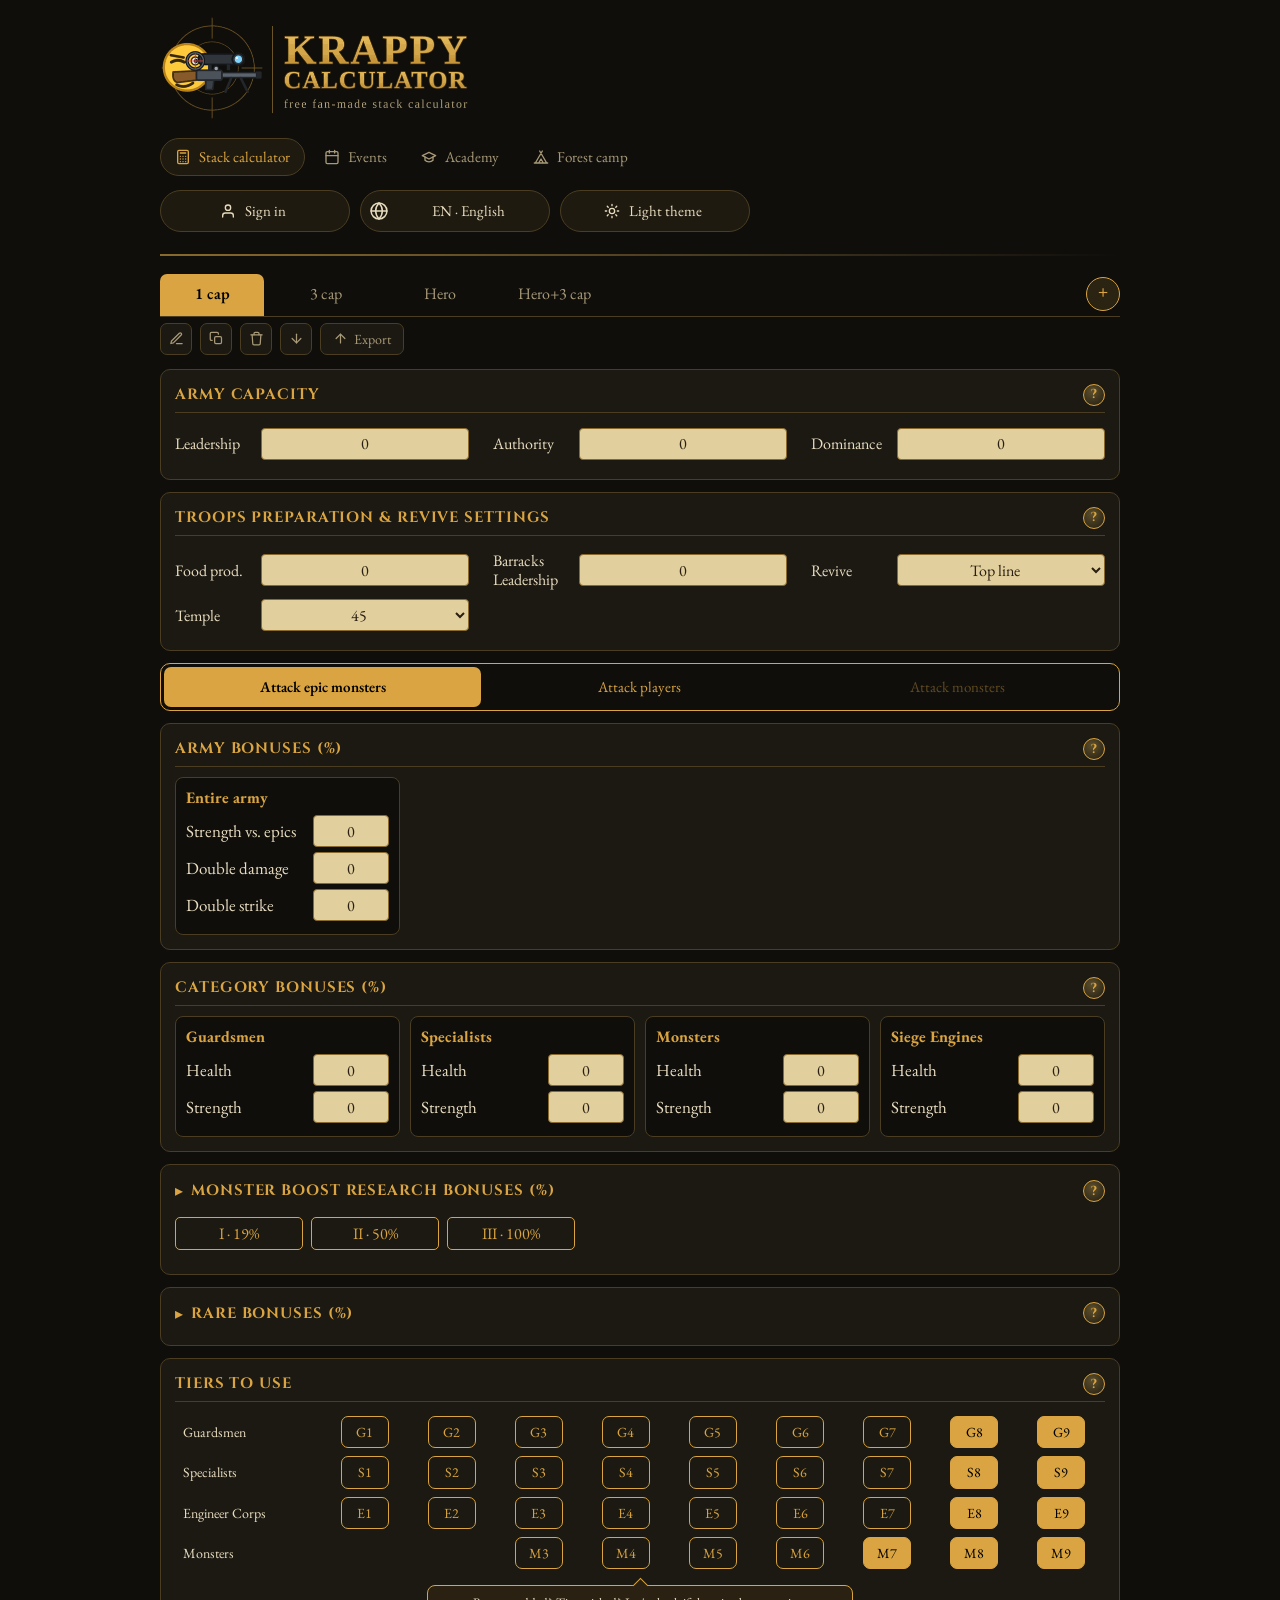
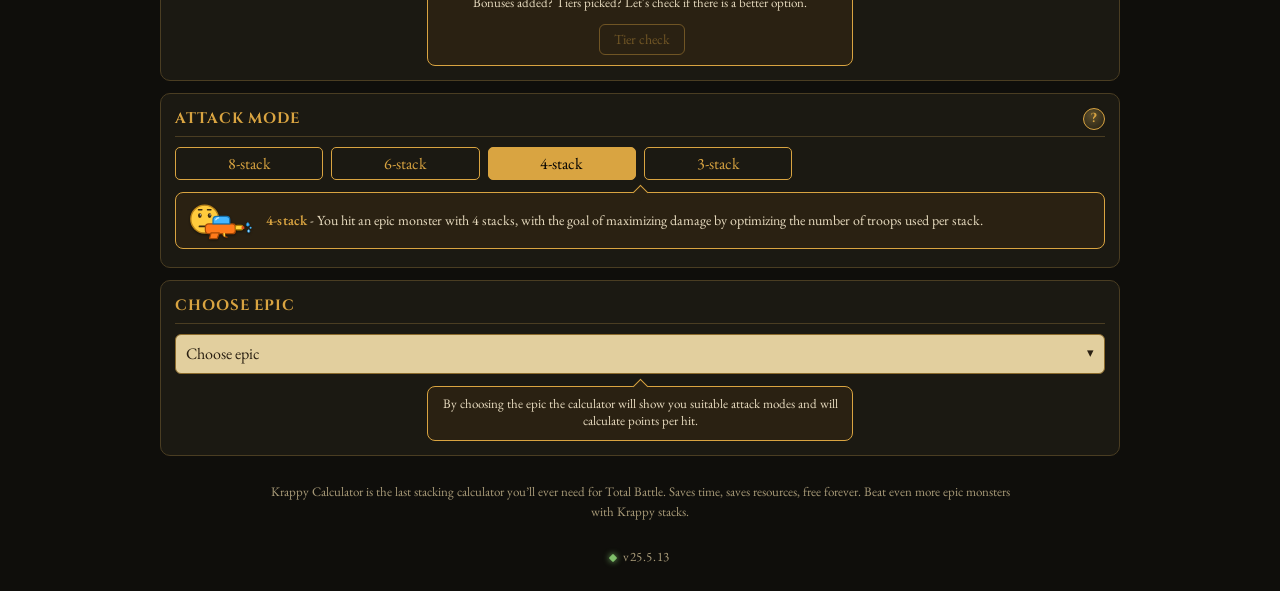
==== commit 1f9d734a: "25.5.13: Events page - every box in one style: picture and name, the time on its own line below, a l" ====
--- a/index.html
+++ b/index.html
@@ -13,7 +13,7 @@
 <link rel="icon" type="image/png" sizes="64x64" href="[data-uri]">
 <link rel="apple-touch-icon" href="[data-uri]">
 <link href="https://fonts.googleapis.com/css2?family=Cinzel:wght@600&family=EB+Garamond:wght@400;600&display=swap" rel="stylesheet">
-<script>try{if(localStorage.getItem("tb_theme")=="light")document.documentElement.dataset.theme="light"}catch(e){}</script><link rel="stylesheet" href="app.css?v=25.5.12"></head><body><main>
+<script>try{if(localStorage.getItem("tb_theme")=="light")document.documentElement.dataset.theme="light"}catch(e){}</script><link rel="stylesheet" href="app.css?v=25.5.13"></head><body><main>
 <div class="imp" id="imp" data-notr hidden></div>
 <header class="hd"><h1><img class="lg" src="[data-uri]" width="309" height="104" alt="Krappy Calculator - free fan-made stack calculator" draggable="false"></h1><button class="mnt" id="mnt" data-act="mnt" aria-label="Menu" aria-expanded="false" aria-controls="menu" hidden><svg class="mni" viewBox="0 0 24 24" width="24" height="24" fill="none" stroke="currentColor" stroke-width="2.2" stroke-linecap="round" aria-hidden="true"><line x1="4" y1="7" x2="20" y2="7"/><line x1="4" y1="12" x2="20" y2="12"/><line x1="4" y1="17" x2="20" y2="17"/></svg><svg class="mnx" viewBox="0 0 24 24" width="24" height="24" fill="none" stroke="currentColor" stroke-width="2.2" stroke-linecap="round" aria-hidden="true"><line x1="6" y1="6" x2="18" y2="18"/><line x1="18" y1="6" x2="6" y2="18"/></svg></button></header>
 <nav class="menu" id="menu" hidden><div class="mpg" id="mpg"><a class="pgl" href="#" data-pg="" aria-current="page"><svg viewBox="0 0 24 24" width="16" height="16" fill="none" stroke="currentColor" stroke-width="2" stroke-linecap="round" stroke-linejoin="round" aria-hidden="true"><rect x="4" y="2" width="16" height="20" rx="2"/><path d="M8 6h8M8 11h.01M12 11h.01M16 11h.01M8 15h.01M12 15h.01M16 15h.01M8 19h.01M12 19h.01M16 19h.01"/></svg><span>Stack calculator</span></a><a class="pgl" href="#events" data-pg="events"><svg viewBox="0 0 24 24" width="16" height="16" fill="none" stroke="currentColor" stroke-width="2" stroke-linecap="round" stroke-linejoin="round" aria-hidden="true"><rect x="3" y="4" width="18" height="18" rx="2"/><path d="M16 2v4M8 2v4M3 10h18"/></svg><span>Events</span></a><a class="pgl" href="#academy" data-pg="academy"><svg viewBox="0 0 24 24" width="16" height="16" fill="none" stroke="currentColor" stroke-width="2" stroke-linecap="round" stroke-linejoin="round" aria-hidden="true"><path d="M22 10 12 5 2 10l10 5 10-5z"/><path d="M6 12v5c3 3 9 3 12 0v-5"/></svg><span>Academy</span></a><a class="pgl" href="#forest-camp" data-pg="forest-camp"><svg viewBox="0 0 24 24" width="16" height="16" fill="none" stroke="currentColor" stroke-width="2" stroke-linecap="round" stroke-linejoin="round" aria-hidden="true"><path d="M3.5 21 14 3M20.5 21 10 3M15.5 21 12 15l-3.5 6M2 21h20"/></svg><span>Forest camp</span></a></div><div class="mbar"><span id="menuacct"></span><div class="lgw" data-notr><svg viewBox="0 0 24 24" width="20" height="20" fill="none" stroke="currentColor" stroke-width="1.8" stroke-linecap="round" aria-hidden="true"><circle cx="12" cy="12" r="9.5"/><path d="M2.5 12h19M12 2.5c2.8 3 4 6 4 9.5s-1.2 6.5-4 9.5c-2.8-3-4-6-4-9.5s1.2-6.5 4-9.5z"/></svg><select id="lang" aria-label="Language"><option value="en" selected>English</option></select><button type="button" class="lgb" id="lbtn" data-act="lopen" aria-haspopup="dialog" aria-label="Language"></button></div><button class="nvb thm" type="button" data-act="theme" aria-label="Light theme"><svg viewBox="0 0 24 24" width="16" height="16" fill="none" stroke="currentColor" stroke-width="2" stroke-linecap="round" stroke-linejoin="round" aria-hidden="true"><circle cx="12" cy="12" r="4"/><path d="M12 2v2M12 20v2M4.9 4.9l1.4 1.4M17.7 17.7l1.4 1.4M2 12h2M20 12h2M4.9 19.1l1.4-1.4M17.7 6.3l1.4-1.4"/></svg><span class="nvn">Light theme</span></button><button class="nvb hlp" hidden type="button" data-act="help" aria-haspopup="dialog"><svg viewBox="0 0 24 24" width="16" height="16" fill="none" stroke="currentColor" stroke-width="2" stroke-linecap="round" stroke-linejoin="round" aria-hidden="true"><path d="M21 11.5a8.4 8.4 0 0 1-9 8.4 8.6 8.6 0 0 1-3.6-.8L3 21l1.9-5.4A8.4 8.4 0 1 1 21 11.5z"/></svg><span class="nvn">1-on-1 help</span></button><a class="don" hidden href="https://donate.stripe.com/7sY4gB9Qx8mR4KVae8grS00" target="_blank" rel="noopener noreferrer"><b>♥</b>Donate</a></div></nav>
@@ -84,4 +84,4 @@
 <div class="mod" id="tcm" hidden><div role="dialog" aria-modal="true" aria-labelledby="tct"><h2 id="tct">Tier check</h2><div id="tcb"></div><div class="btnr"><button type="button" id="tcx" class="tcx">Close</button></div></div></div>
 <section class="seo"><p>Krappy Calculator is the last stacking calculator you’ll ever need for Total Battle. Saves time, saves resources, free forever. Beat even more epic monsters with Krappy stacks.</p></section>
 <footer class="ft"><span id="appver" class="ver"></span></footer>
-<script src="app.js?v=25.5.12"></script></main><script src="i18n.js?v=25.5.12"></script></body></html>
+<script src="app.js?v=25.5.13"></script></main><script src="i18n.js?v=25.5.13"></script></body></html>
--- a/app.css
+++ b/app.css
@@ -645,8 +645,10 @@
 .evt{font-variant-numeric:tabular-nums;white-space:nowrap}
 .evft{margin-top:14px;font-size:13px}
 @media(max-width:600px){.evr{grid-template-columns:96px 28px 1fr 28px;gap:6px;padding:6px 2px}.evdl{min-width:0;flex:1}}
-.evp .evx{margin-top:4px}
-.evpt{display:flex;flex-wrap:wrap;align-items:baseline;gap:4px 10px;padding:0 0 4px 18px}
+.evpt{display:flex;flex-wrap:wrap;align-items:baseline;gap:2px 10px;padding:2px 0 0 40px}
+.evit{padding:8px 0}
+.evit+.evit{border-top:1px solid var(--bd)}
+.evit .evx{margin-top:0}
 .evpc{font-size:15px}
 .evpc b{color:var(--ac)}
 .evpc.on{color:var(--ac);font-weight:600}
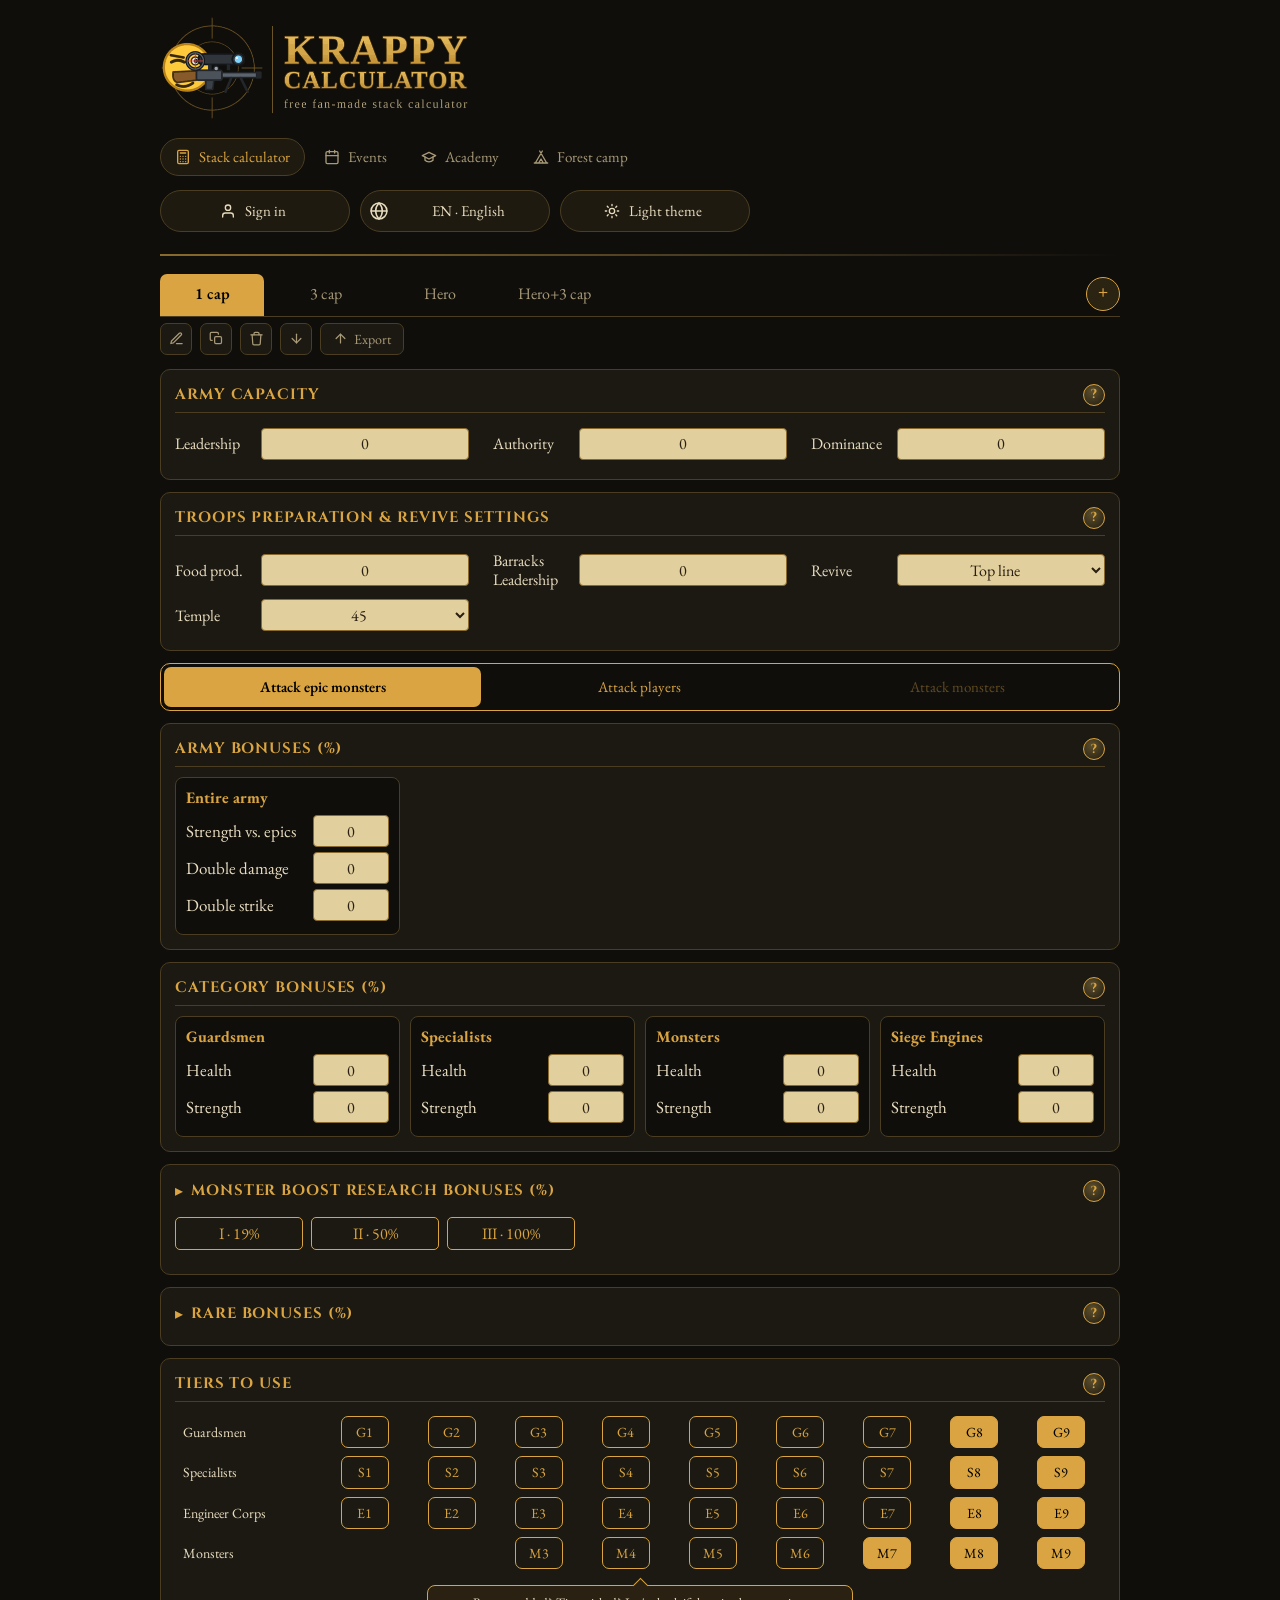
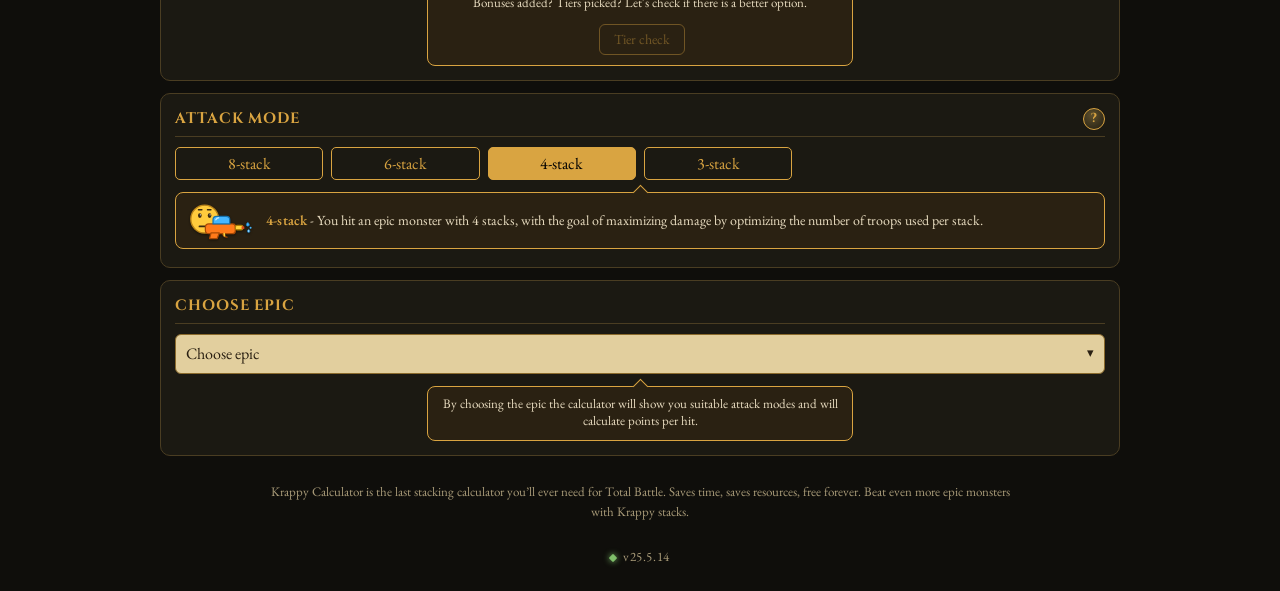
==== commit aac6ce02: "25.5.14: Events page - forest events shown only up to 31 December 2026 Co-Authored-By: Claude Opus 5" ====
--- a/index.html
+++ b/index.html
@@ -13,7 +13,7 @@
 <link rel="icon" type="image/png" sizes="64x64" href="[data-uri]">
 <link rel="apple-touch-icon" href="[data-uri]">
 <link href="https://fonts.googleapis.com/css2?family=Cinzel:wght@600&family=EB+Garamond:wght@400;600&display=swap" rel="stylesheet">
-<script>try{if(localStorage.getItem("tb_theme")=="light")document.documentElement.dataset.theme="light"}catch(e){}</script><link rel="stylesheet" href="app.css?v=25.5.13"></head><body><main>
+<script>try{if(localStorage.getItem("tb_theme")=="light")document.documentElement.dataset.theme="light"}catch(e){}</script><link rel="stylesheet" href="app.css?v=25.5.14"></head><body><main>
 <div class="imp" id="imp" data-notr hidden></div>
 <header class="hd"><h1><img class="lg" src="[data-uri]" width="309" height="104" alt="Krappy Calculator - free fan-made stack calculator" draggable="false"></h1><button class="mnt" id="mnt" data-act="mnt" aria-label="Menu" aria-expanded="false" aria-controls="menu" hidden><svg class="mni" viewBox="0 0 24 24" width="24" height="24" fill="none" stroke="currentColor" stroke-width="2.2" stroke-linecap="round" aria-hidden="true"><line x1="4" y1="7" x2="20" y2="7"/><line x1="4" y1="12" x2="20" y2="12"/><line x1="4" y1="17" x2="20" y2="17"/></svg><svg class="mnx" viewBox="0 0 24 24" width="24" height="24" fill="none" stroke="currentColor" stroke-width="2.2" stroke-linecap="round" aria-hidden="true"><line x1="6" y1="6" x2="18" y2="18"/><line x1="18" y1="6" x2="6" y2="18"/></svg></button></header>
 <nav class="menu" id="menu" hidden><div class="mpg" id="mpg"><a class="pgl" href="#" data-pg="" aria-current="page"><svg viewBox="0 0 24 24" width="16" height="16" fill="none" stroke="currentColor" stroke-width="2" stroke-linecap="round" stroke-linejoin="round" aria-hidden="true"><rect x="4" y="2" width="16" height="20" rx="2"/><path d="M8 6h8M8 11h.01M12 11h.01M16 11h.01M8 15h.01M12 15h.01M16 15h.01M8 19h.01M12 19h.01M16 19h.01"/></svg><span>Stack calculator</span></a><a class="pgl" href="#events" data-pg="events"><svg viewBox="0 0 24 24" width="16" height="16" fill="none" stroke="currentColor" stroke-width="2" stroke-linecap="round" stroke-linejoin="round" aria-hidden="true"><rect x="3" y="4" width="18" height="18" rx="2"/><path d="M16 2v4M8 2v4M3 10h18"/></svg><span>Events</span></a><a class="pgl" href="#academy" data-pg="academy"><svg viewBox="0 0 24 24" width="16" height="16" fill="none" stroke="currentColor" stroke-width="2" stroke-linecap="round" stroke-linejoin="round" aria-hidden="true"><path d="M22 10 12 5 2 10l10 5 10-5z"/><path d="M6 12v5c3 3 9 3 12 0v-5"/></svg><span>Academy</span></a><a class="pgl" href="#forest-camp" data-pg="forest-camp"><svg viewBox="0 0 24 24" width="16" height="16" fill="none" stroke="currentColor" stroke-width="2" stroke-linecap="round" stroke-linejoin="round" aria-hidden="true"><path d="M3.5 21 14 3M20.5 21 10 3M15.5 21 12 15l-3.5 6M2 21h20"/></svg><span>Forest camp</span></a></div><div class="mbar"><span id="menuacct"></span><div class="lgw" data-notr><svg viewBox="0 0 24 24" width="20" height="20" fill="none" stroke="currentColor" stroke-width="1.8" stroke-linecap="round" aria-hidden="true"><circle cx="12" cy="12" r="9.5"/><path d="M2.5 12h19M12 2.5c2.8 3 4 6 4 9.5s-1.2 6.5-4 9.5c-2.8-3-4-6-4-9.5s1.2-6.5 4-9.5z"/></svg><select id="lang" aria-label="Language"><option value="en" selected>English</option></select><button type="button" class="lgb" id="lbtn" data-act="lopen" aria-haspopup="dialog" aria-label="Language"></button></div><button class="nvb thm" type="button" data-act="theme" aria-label="Light theme"><svg viewBox="0 0 24 24" width="16" height="16" fill="none" stroke="currentColor" stroke-width="2" stroke-linecap="round" stroke-linejoin="round" aria-hidden="true"><circle cx="12" cy="12" r="4"/><path d="M12 2v2M12 20v2M4.9 4.9l1.4 1.4M17.7 17.7l1.4 1.4M2 12h2M20 12h2M4.9 19.1l1.4-1.4M17.7 6.3l1.4-1.4"/></svg><span class="nvn">Light theme</span></button><button class="nvb hlp" hidden type="button" data-act="help" aria-haspopup="dialog"><svg viewBox="0 0 24 24" width="16" height="16" fill="none" stroke="currentColor" stroke-width="2" stroke-linecap="round" stroke-linejoin="round" aria-hidden="true"><path d="M21 11.5a8.4 8.4 0 0 1-9 8.4 8.6 8.6 0 0 1-3.6-.8L3 21l1.9-5.4A8.4 8.4 0 1 1 21 11.5z"/></svg><span class="nvn">1-on-1 help</span></button><a class="don" hidden href="https://donate.stripe.com/7sY4gB9Qx8mR4KVae8grS00" target="_blank" rel="noopener noreferrer"><b>♥</b>Donate</a></div></nav>
@@ -84,4 +84,4 @@
 <div class="mod" id="tcm" hidden><div role="dialog" aria-modal="true" aria-labelledby="tct"><h2 id="tct">Tier check</h2><div id="tcb"></div><div class="btnr"><button type="button" id="tcx" class="tcx">Close</button></div></div></div>
 <section class="seo"><p>Krappy Calculator is the last stacking calculator you’ll ever need for Total Battle. Saves time, saves resources, free forever. Beat even more epic monsters with Krappy stacks.</p></section>
 <footer class="ft"><span id="appver" class="ver"></span></footer>
-<script src="app.js?v=25.5.13"></script></main><script src="i18n.js?v=25.5.13"></script></body></html>
+<script src="app.js?v=25.5.14"></script></main><script src="i18n.js?v=25.5.14"></script></body></html>
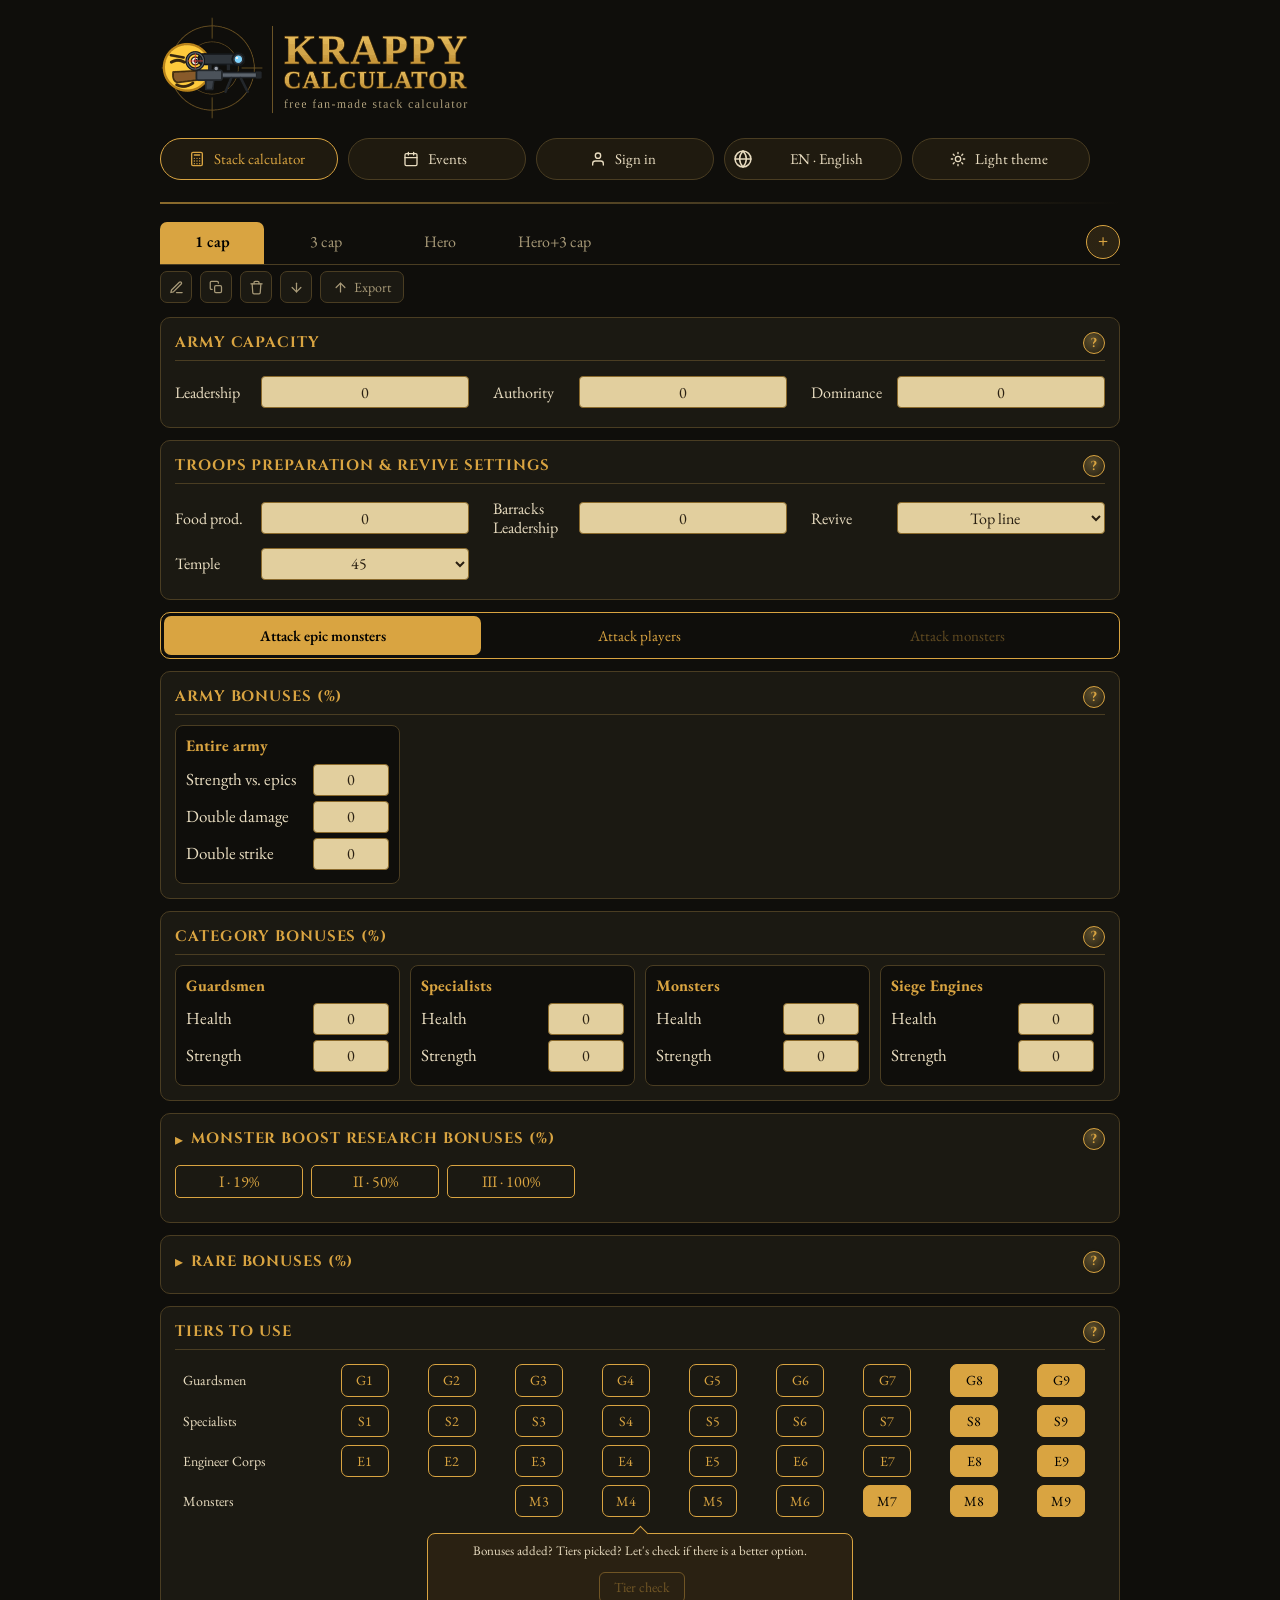
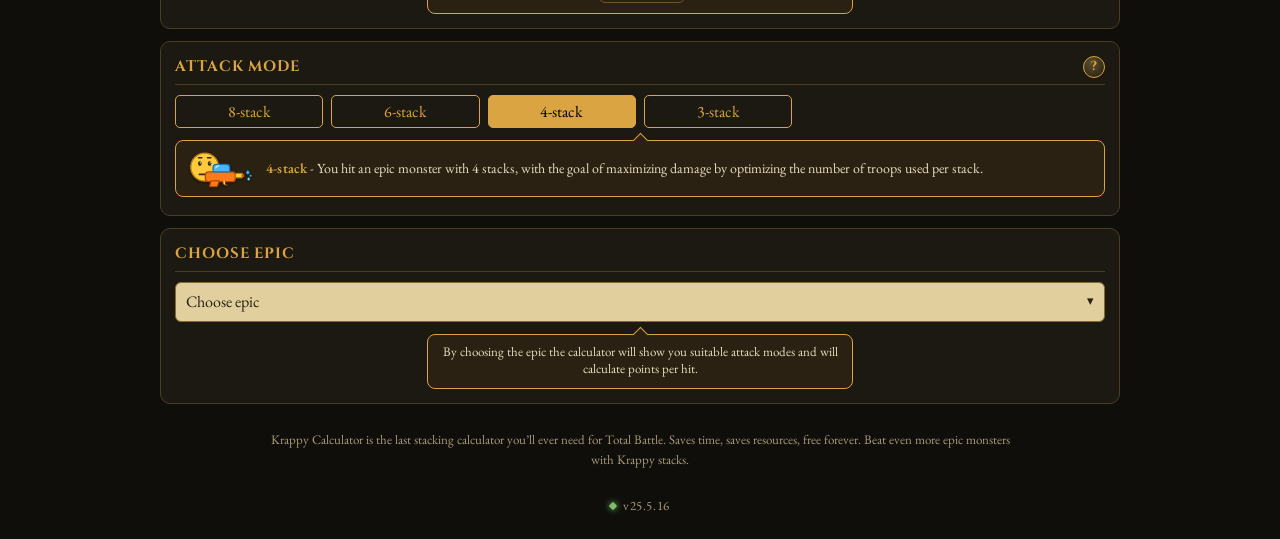
==== commit 8ed2a600: "25.5.16: main menu - Stack calculator and Events stand with Sign in / language / theme in the same s" ====
--- a/index.html
+++ b/index.html
@@ -13,10 +13,10 @@
 <link rel="icon" type="image/png" sizes="64x64" href="[data-uri]">
 <link rel="apple-touch-icon" href="[data-uri]">
 <link href="https://fonts.googleapis.com/css2?family=Cinzel:wght@600&family=EB+Garamond:wght@400;600&display=swap" rel="stylesheet">
-<script>try{if(localStorage.getItem("tb_theme")=="light")document.documentElement.dataset.theme="light"}catch(e){}</script><link rel="stylesheet" href="app.css?v=25.5.14"></head><body><main>
+<script>try{if(localStorage.getItem("tb_theme")=="light")document.documentElement.dataset.theme="light"}catch(e){}</script><link rel="stylesheet" href="app.css?v=25.5.16"></head><body><main>
 <div class="imp" id="imp" data-notr hidden></div>
 <header class="hd"><h1><img class="lg" src="[data-uri]" width="309" height="104" alt="Krappy Calculator - free fan-made stack calculator" draggable="false"></h1><button class="mnt" id="mnt" data-act="mnt" aria-label="Menu" aria-expanded="false" aria-controls="menu" hidden><svg class="mni" viewBox="0 0 24 24" width="24" height="24" fill="none" stroke="currentColor" stroke-width="2.2" stroke-linecap="round" aria-hidden="true"><line x1="4" y1="7" x2="20" y2="7"/><line x1="4" y1="12" x2="20" y2="12"/><line x1="4" y1="17" x2="20" y2="17"/></svg><svg class="mnx" viewBox="0 0 24 24" width="24" height="24" fill="none" stroke="currentColor" stroke-width="2.2" stroke-linecap="round" aria-hidden="true"><line x1="6" y1="6" x2="18" y2="18"/><line x1="18" y1="6" x2="6" y2="18"/></svg></button></header>
-<nav class="menu" id="menu" hidden><div class="mpg" id="mpg"><a class="pgl" href="#" data-pg="" aria-current="page"><svg viewBox="0 0 24 24" width="16" height="16" fill="none" stroke="currentColor" stroke-width="2" stroke-linecap="round" stroke-linejoin="round" aria-hidden="true"><rect x="4" y="2" width="16" height="20" rx="2"/><path d="M8 6h8M8 11h.01M12 11h.01M16 11h.01M8 15h.01M12 15h.01M16 15h.01M8 19h.01M12 19h.01M16 19h.01"/></svg><span>Stack calculator</span></a><a class="pgl" href="#events" data-pg="events"><svg viewBox="0 0 24 24" width="16" height="16" fill="none" stroke="currentColor" stroke-width="2" stroke-linecap="round" stroke-linejoin="round" aria-hidden="true"><rect x="3" y="4" width="18" height="18" rx="2"/><path d="M16 2v4M8 2v4M3 10h18"/></svg><span>Events</span></a><a class="pgl" href="#academy" data-pg="academy"><svg viewBox="0 0 24 24" width="16" height="16" fill="none" stroke="currentColor" stroke-width="2" stroke-linecap="round" stroke-linejoin="round" aria-hidden="true"><path d="M22 10 12 5 2 10l10 5 10-5z"/><path d="M6 12v5c3 3 9 3 12 0v-5"/></svg><span>Academy</span></a><a class="pgl" href="#forest-camp" data-pg="forest-camp"><svg viewBox="0 0 24 24" width="16" height="16" fill="none" stroke="currentColor" stroke-width="2" stroke-linecap="round" stroke-linejoin="round" aria-hidden="true"><path d="M3.5 21 14 3M20.5 21 10 3M15.5 21 12 15l-3.5 6M2 21h20"/></svg><span>Forest camp</span></a></div><div class="mbar"><span id="menuacct"></span><div class="lgw" data-notr><svg viewBox="0 0 24 24" width="20" height="20" fill="none" stroke="currentColor" stroke-width="1.8" stroke-linecap="round" aria-hidden="true"><circle cx="12" cy="12" r="9.5"/><path d="M2.5 12h19M12 2.5c2.8 3 4 6 4 9.5s-1.2 6.5-4 9.5c-2.8-3-4-6-4-9.5s1.2-6.5 4-9.5z"/></svg><select id="lang" aria-label="Language"><option value="en" selected>English</option></select><button type="button" class="lgb" id="lbtn" data-act="lopen" aria-haspopup="dialog" aria-label="Language"></button></div><button class="nvb thm" type="button" data-act="theme" aria-label="Light theme"><svg viewBox="0 0 24 24" width="16" height="16" fill="none" stroke="currentColor" stroke-width="2" stroke-linecap="round" stroke-linejoin="round" aria-hidden="true"><circle cx="12" cy="12" r="4"/><path d="M12 2v2M12 20v2M4.9 4.9l1.4 1.4M17.7 17.7l1.4 1.4M2 12h2M20 12h2M4.9 19.1l1.4-1.4M17.7 6.3l1.4-1.4"/></svg><span class="nvn">Light theme</span></button><button class="nvb hlp" hidden type="button" data-act="help" aria-haspopup="dialog"><svg viewBox="0 0 24 24" width="16" height="16" fill="none" stroke="currentColor" stroke-width="2" stroke-linecap="round" stroke-linejoin="round" aria-hidden="true"><path d="M21 11.5a8.4 8.4 0 0 1-9 8.4 8.6 8.6 0 0 1-3.6-.8L3 21l1.9-5.4A8.4 8.4 0 1 1 21 11.5z"/></svg><span class="nvn">1-on-1 help</span></button><a class="don" hidden href="https://donate.stripe.com/7sY4gB9Qx8mR4KVae8grS00" target="_blank" rel="noopener noreferrer"><b>♥</b>Donate</a></div></nav>
+<nav class="menu" id="menu" hidden><div class="mbar"><a class="nvb pgl" href="#" data-pg="" aria-current="page"><svg viewBox="0 0 24 24" width="16" height="16" fill="none" stroke="currentColor" stroke-width="2" stroke-linecap="round" stroke-linejoin="round" aria-hidden="true"><rect x="4" y="2" width="16" height="20" rx="2"/><path d="M8 6h8M8 11h.01M12 11h.01M16 11h.01M8 15h.01M12 15h.01M16 15h.01M8 19h.01M12 19h.01M16 19h.01"/></svg><span class="nvn">Stack calculator</span></a><a class="nvb pgl" href="#events" data-pg="events"><svg viewBox="0 0 24 24" width="16" height="16" fill="none" stroke="currentColor" stroke-width="2" stroke-linecap="round" stroke-linejoin="round" aria-hidden="true"><rect x="3" y="4" width="18" height="18" rx="2"/><path d="M16 2v4M8 2v4M3 10h18"/></svg><span class="nvn">Events</span></a><span id="menuacct"></span><div class="lgw" data-notr><svg viewBox="0 0 24 24" width="20" height="20" fill="none" stroke="currentColor" stroke-width="1.8" stroke-linecap="round" aria-hidden="true"><circle cx="12" cy="12" r="9.5"/><path d="M2.5 12h19M12 2.5c2.8 3 4 6 4 9.5s-1.2 6.5-4 9.5c-2.8-3-4-6-4-9.5s1.2-6.5 4-9.5z"/></svg><select id="lang" aria-label="Language"><option value="en" selected>English</option></select><button type="button" class="lgb" id="lbtn" data-act="lopen" aria-haspopup="dialog" aria-label="Language"></button></div><button class="nvb thm" type="button" data-act="theme" aria-label="Light theme"><svg viewBox="0 0 24 24" width="16" height="16" fill="none" stroke="currentColor" stroke-width="2" stroke-linecap="round" stroke-linejoin="round" aria-hidden="true"><circle cx="12" cy="12" r="4"/><path d="M12 2v2M12 20v2M4.9 4.9l1.4 1.4M17.7 17.7l1.4 1.4M2 12h2M20 12h2M4.9 19.1l1.4-1.4M17.7 6.3l1.4-1.4"/></svg><span class="nvn">Light theme</span></button><button class="nvb hlp" hidden type="button" data-act="help" aria-haspopup="dialog"><svg viewBox="0 0 24 24" width="16" height="16" fill="none" stroke="currentColor" stroke-width="2" stroke-linecap="round" stroke-linejoin="round" aria-hidden="true"><path d="M21 11.5a8.4 8.4 0 0 1-9 8.4 8.6 8.6 0 0 1-3.6-.8L3 21l1.9-5.4A8.4 8.4 0 1 1 21 11.5z"/></svg><span class="nvn">1-on-1 help</span></button><a class="don" hidden href="https://donate.stripe.com/7sY4gB9Qx8mR4KVae8grS00" target="_blank" rel="noopener noreferrer"><b>♥</b>Donate</a></div></nav>
 <hr class="mdv">
 <section class="card pgx" id="pgx" hidden></section>
 <div class="amo" id="hw" hidden><div class="card" id="hp" hidden role="dialog" aria-modal="true" aria-label="1-on-1 help"></div></div>
@@ -84,4 +84,4 @@
 <div class="mod" id="tcm" hidden><div role="dialog" aria-modal="true" aria-labelledby="tct"><h2 id="tct">Tier check</h2><div id="tcb"></div><div class="btnr"><button type="button" id="tcx" class="tcx">Close</button></div></div></div>
 <section class="seo"><p>Krappy Calculator is the last stacking calculator you’ll ever need for Total Battle. Saves time, saves resources, free forever. Beat even more epic monsters with Krappy stacks.</p></section>
 <footer class="ft"><span id="appver" class="ver"></span></footer>
-<script src="app.js?v=25.5.14"></script></main><script src="i18n.js?v=25.5.14"></script></body></html>
+<script src="app.js?v=25.5.16"></script></main><script src="i18n.js?v=25.5.16"></script></body></html>
--- a/app.css
+++ b/app.css
@@ -619,14 +619,11 @@
 .rlv .rlb{border-color:var(--bd);color:var(--mu)}
 .rlv .rlp{display:flex;flex-wrap:nowrap;gap:6px}
 .rlv .rlp .rlr{white-space:nowrap}
-.mpg{display:flex;flex-wrap:wrap;gap:4px;margin:0 0 14px}
-.pgl{display:inline-flex;align-items:center;gap:8px;padding:7px 14px;border:1px solid transparent;border-radius:999px;color:var(--mu);font-size:15px;text-decoration:none;-webkit-tap-highlight-color:transparent}
-.pgl svg{display:block;flex:none}
-@media(hover:hover){.pgl:hover{color:var(--tx);background:rgba(217,164,65,.08)}}
-.pgl[aria-current=page]{color:var(--ac);border-color:var(--bd);background:rgba(217,164,65,.08)}
+a.nvb{text-decoration:none}
+.nvb.pgl[aria-current=page]{border-color:var(--ac);color:var(--ac)}
 html[data-pg] main>:not(.imp):not(.hd):not(.menu):not(.mdv):not(.amo):not(#pgx):not(.ft){display:none !important}
 .pgx h2{margin-bottom:10px}
-@media(max-width:600px){.mpg{flex-direction:column;flex-wrap:nowrap;gap:0;margin:0 0 6px;padding:0 0 6px;border-bottom:1px solid var(--bd)}.pgl{gap:12px;height:54px;box-sizing:border-box;padding:0 8px;border:0;border-radius:8px;color:var(--tx);font-size:16px}.pgl svg{width:20px;height:20px}.pgl[aria-current=page]{color:var(--ac)}}
+@media(max-width:600px){.mbar .nvb.pgl[aria-current=page]{color:var(--ac)}}
 .atk.evk{grid-template-columns:repeat(2,minmax(0,1fr));margin:4px 0 14px}
 .atk.evk::before{width:calc(50% - 3px)}
 .atk.evk[data-v=seasonal]::before{transform:translateX(100%)}
@@ -662,3 +659,4 @@
 .evr .evd{justify-self:center}
 .evcb{align-self:stretch;width:100%;box-sizing:border-box;margin:6px 0 0;padding:6px 12px;border:1px solid var(--ac);border-radius:8px;background:transparent;color:var(--ac);font:inherit;font-size:14px;cursor:pointer}
 .epl .evst{color:var(--ac);font-size:18px;line-height:1}
+@media(min-width:601px){.mbar .nvb,.mbar .lgw{width:178px}}
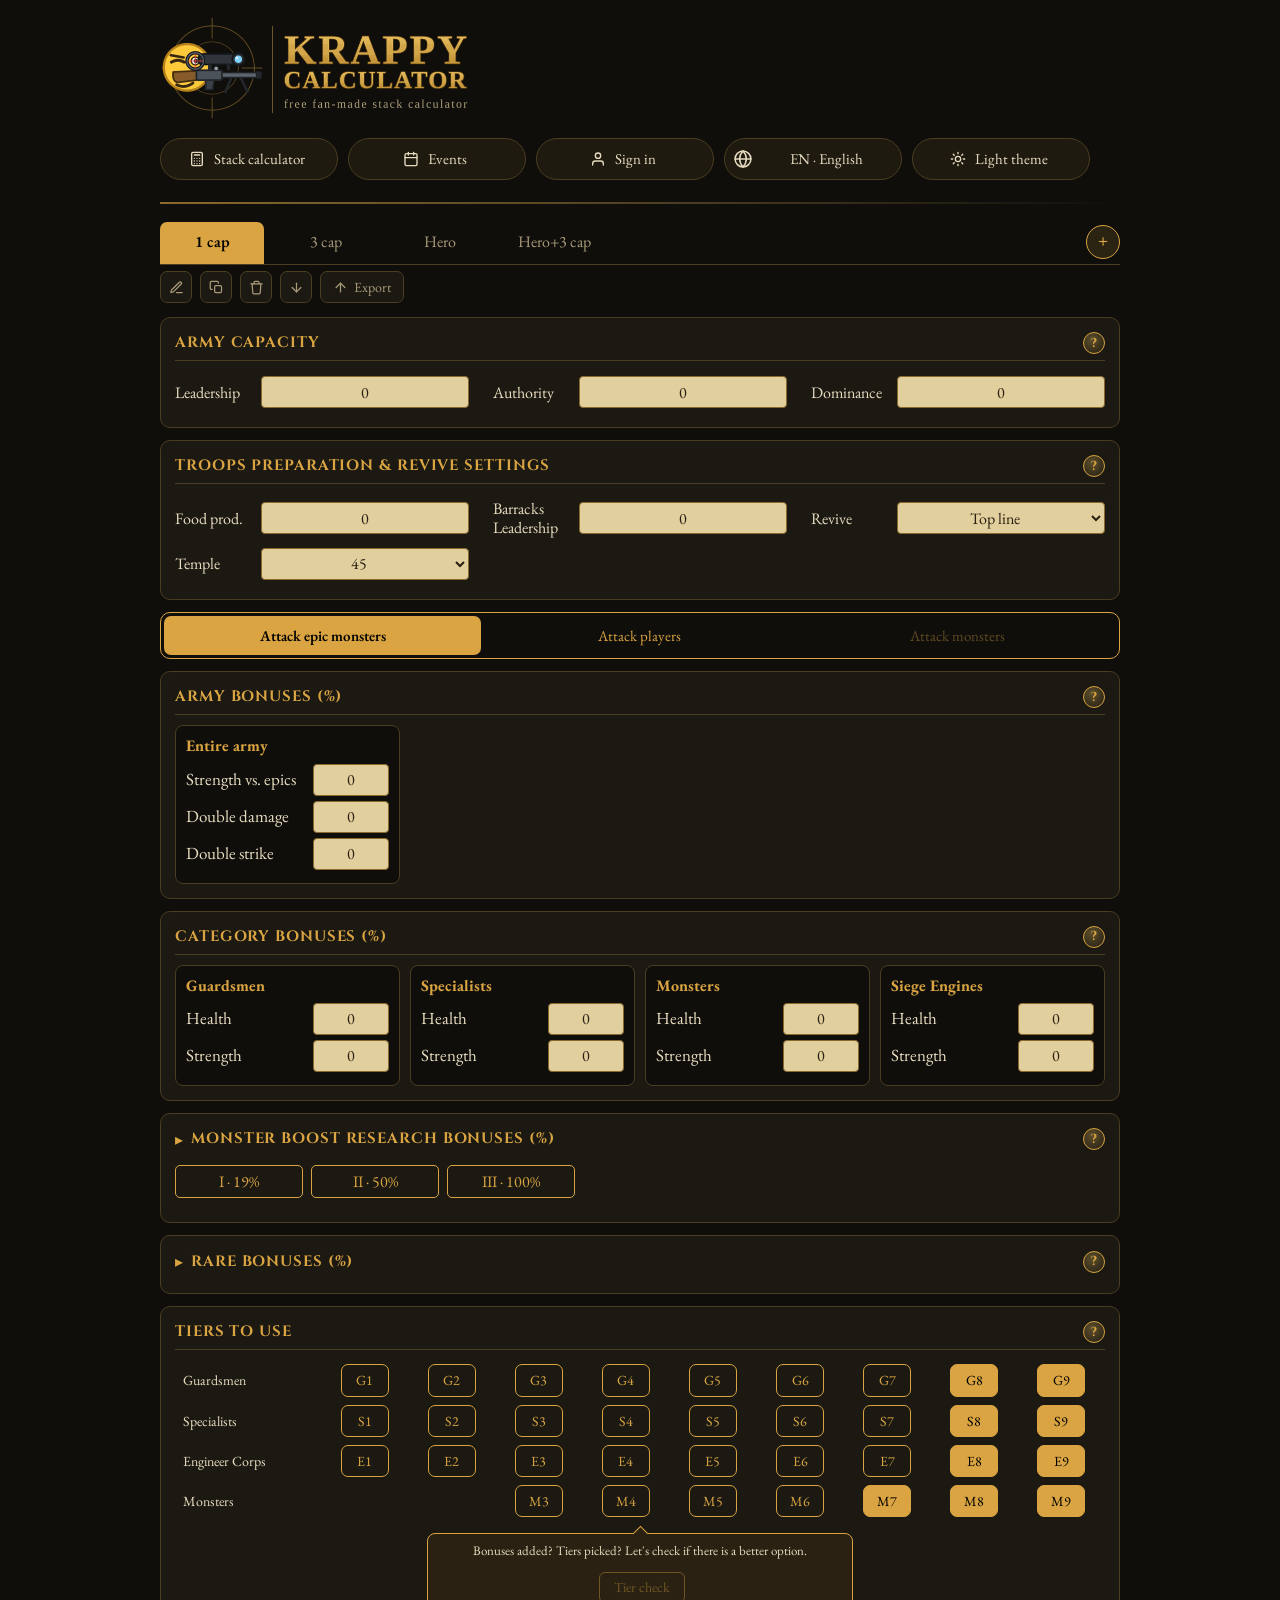
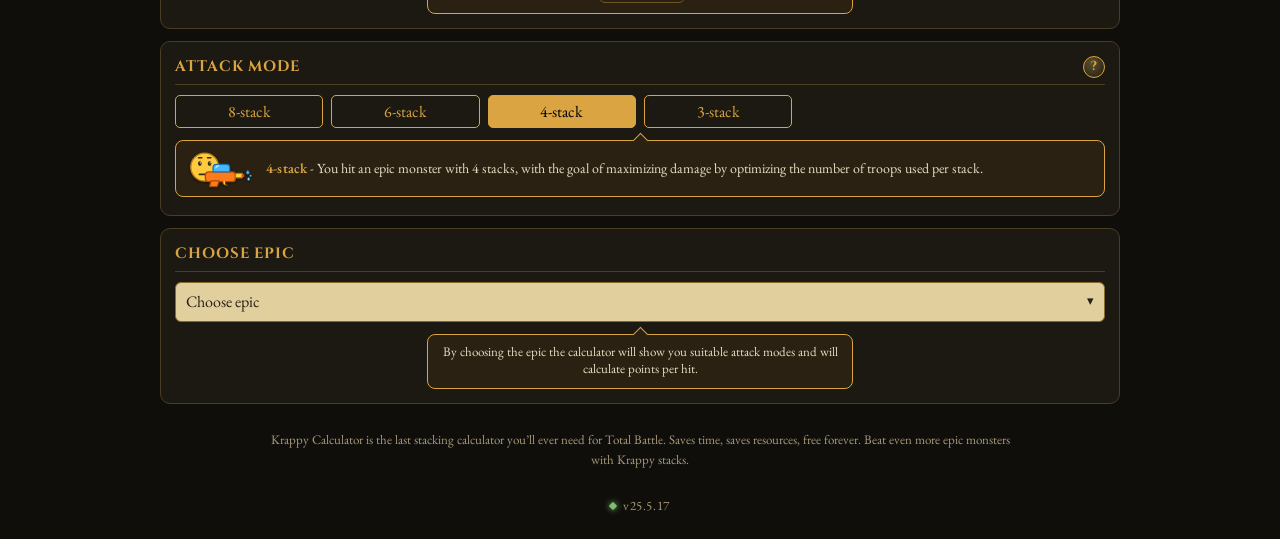
==== commit 3438954e: "25.5.17: main menu - the page buttons (Stack calculator, Events) look exactly like the other menu bu" ====
--- a/index.html
+++ b/index.html
@@ -13,7 +13,7 @@
 <link rel="icon" type="image/png" sizes="64x64" href="[data-uri]">
 <link rel="apple-touch-icon" href="[data-uri]">
 <link href="https://fonts.googleapis.com/css2?family=Cinzel:wght@600&family=EB+Garamond:wght@400;600&display=swap" rel="stylesheet">
-<script>try{if(localStorage.getItem("tb_theme")=="light")document.documentElement.dataset.theme="light"}catch(e){}</script><link rel="stylesheet" href="app.css?v=25.5.16"></head><body><main>
+<script>try{if(localStorage.getItem("tb_theme")=="light")document.documentElement.dataset.theme="light"}catch(e){}</script><link rel="stylesheet" href="app.css?v=25.5.17"></head><body><main>
 <div class="imp" id="imp" data-notr hidden></div>
 <header class="hd"><h1><img class="lg" src="[data-uri]" width="309" height="104" alt="Krappy Calculator - free fan-made stack calculator" draggable="false"></h1><button class="mnt" id="mnt" data-act="mnt" aria-label="Menu" aria-expanded="false" aria-controls="menu" hidden><svg class="mni" viewBox="0 0 24 24" width="24" height="24" fill="none" stroke="currentColor" stroke-width="2.2" stroke-linecap="round" aria-hidden="true"><line x1="4" y1="7" x2="20" y2="7"/><line x1="4" y1="12" x2="20" y2="12"/><line x1="4" y1="17" x2="20" y2="17"/></svg><svg class="mnx" viewBox="0 0 24 24" width="24" height="24" fill="none" stroke="currentColor" stroke-width="2.2" stroke-linecap="round" aria-hidden="true"><line x1="6" y1="6" x2="18" y2="18"/><line x1="18" y1="6" x2="6" y2="18"/></svg></button></header>
 <nav class="menu" id="menu" hidden><div class="mbar"><a class="nvb pgl" href="#" data-pg="" aria-current="page"><svg viewBox="0 0 24 24" width="16" height="16" fill="none" stroke="currentColor" stroke-width="2" stroke-linecap="round" stroke-linejoin="round" aria-hidden="true"><rect x="4" y="2" width="16" height="20" rx="2"/><path d="M8 6h8M8 11h.01M12 11h.01M16 11h.01M8 15h.01M12 15h.01M16 15h.01M8 19h.01M12 19h.01M16 19h.01"/></svg><span class="nvn">Stack calculator</span></a><a class="nvb pgl" href="#events" data-pg="events"><svg viewBox="0 0 24 24" width="16" height="16" fill="none" stroke="currentColor" stroke-width="2" stroke-linecap="round" stroke-linejoin="round" aria-hidden="true"><rect x="3" y="4" width="18" height="18" rx="2"/><path d="M16 2v4M8 2v4M3 10h18"/></svg><span class="nvn">Events</span></a><span id="menuacct"></span><div class="lgw" data-notr><svg viewBox="0 0 24 24" width="20" height="20" fill="none" stroke="currentColor" stroke-width="1.8" stroke-linecap="round" aria-hidden="true"><circle cx="12" cy="12" r="9.5"/><path d="M2.5 12h19M12 2.5c2.8 3 4 6 4 9.5s-1.2 6.5-4 9.5c-2.8-3-4-6-4-9.5s1.2-6.5 4-9.5z"/></svg><select id="lang" aria-label="Language"><option value="en" selected>English</option></select><button type="button" class="lgb" id="lbtn" data-act="lopen" aria-haspopup="dialog" aria-label="Language"></button></div><button class="nvb thm" type="button" data-act="theme" aria-label="Light theme"><svg viewBox="0 0 24 24" width="16" height="16" fill="none" stroke="currentColor" stroke-width="2" stroke-linecap="round" stroke-linejoin="round" aria-hidden="true"><circle cx="12" cy="12" r="4"/><path d="M12 2v2M12 20v2M4.9 4.9l1.4 1.4M17.7 17.7l1.4 1.4M2 12h2M20 12h2M4.9 19.1l1.4-1.4M17.7 6.3l1.4-1.4"/></svg><span class="nvn">Light theme</span></button><button class="nvb hlp" hidden type="button" data-act="help" aria-haspopup="dialog"><svg viewBox="0 0 24 24" width="16" height="16" fill="none" stroke="currentColor" stroke-width="2" stroke-linecap="round" stroke-linejoin="round" aria-hidden="true"><path d="M21 11.5a8.4 8.4 0 0 1-9 8.4 8.6 8.6 0 0 1-3.6-.8L3 21l1.9-5.4A8.4 8.4 0 1 1 21 11.5z"/></svg><span class="nvn">1-on-1 help</span></button><a class="don" hidden href="https://donate.stripe.com/7sY4gB9Qx8mR4KVae8grS00" target="_blank" rel="noopener noreferrer"><b>♥</b>Donate</a></div></nav>
@@ -84,4 +84,4 @@
 <div class="mod" id="tcm" hidden><div role="dialog" aria-modal="true" aria-labelledby="tct"><h2 id="tct">Tier check</h2><div id="tcb"></div><div class="btnr"><button type="button" id="tcx" class="tcx">Close</button></div></div></div>
 <section class="seo"><p>Krappy Calculator is the last stacking calculator you’ll ever need for Total Battle. Saves time, saves resources, free forever. Beat even more epic monsters with Krappy stacks.</p></section>
 <footer class="ft"><span id="appver" class="ver"></span></footer>
-<script src="app.js?v=25.5.16"></script></main><script src="i18n.js?v=25.5.16"></script></body></html>
+<script src="app.js?v=25.5.17"></script></main><script src="i18n.js?v=25.5.17"></script></body></html>
--- a/app.css
+++ b/app.css
@@ -620,10 +620,8 @@
 .rlv .rlp{display:flex;flex-wrap:nowrap;gap:6px}
 .rlv .rlp .rlr{white-space:nowrap}
 a.nvb{text-decoration:none}
-.nvb.pgl[aria-current=page]{border-color:var(--ac);color:var(--ac)}
 html[data-pg] main>:not(.imp):not(.hd):not(.menu):not(.mdv):not(.amo):not(#pgx):not(.ft){display:none !important}
 .pgx h2{margin-bottom:10px}
-@media(max-width:600px){.mbar .nvb.pgl[aria-current=page]{color:var(--ac)}}
 .atk.evk{grid-template-columns:repeat(2,minmax(0,1fr));margin:4px 0 14px}
 .atk.evk::before{width:calc(50% - 3px)}
 .atk.evk[data-v=seasonal]::before{transform:translateX(100%)}
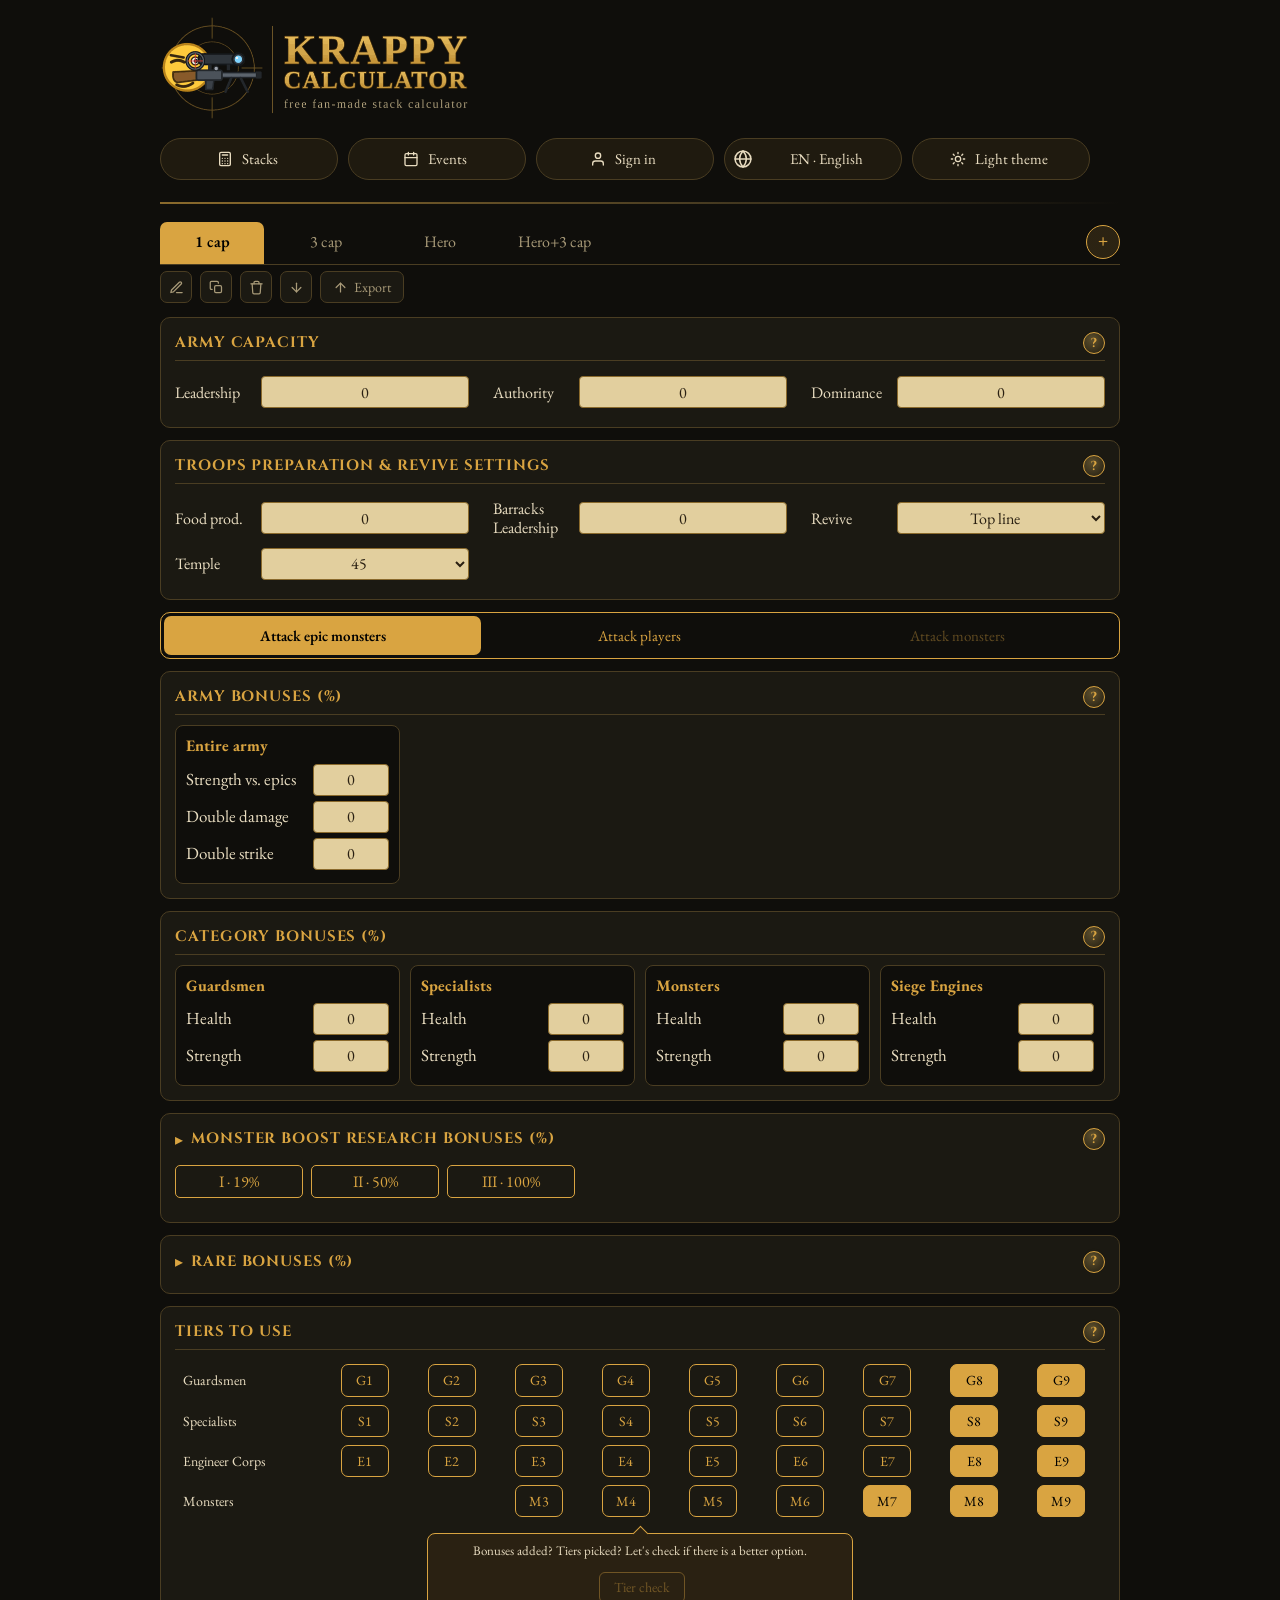
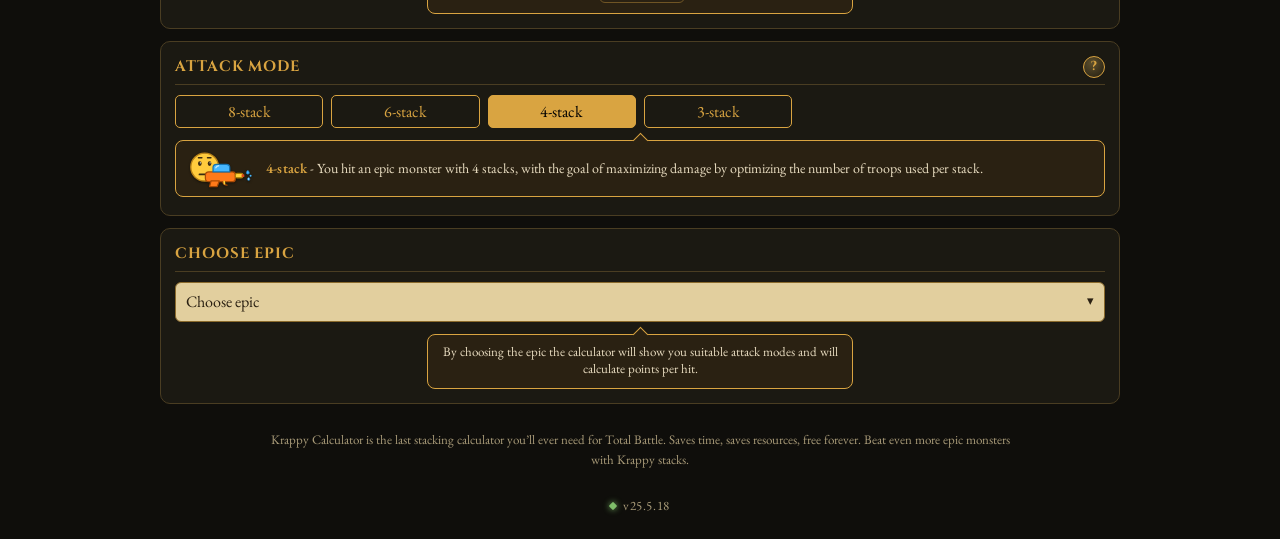
==== commit 6ebc1f0d: "25.5.18: main menu - lines between all rows on the phone (also Stacks / Events / Sign in); Stack cal" ====
--- a/index.html
+++ b/index.html
@@ -13,10 +13,10 @@
 <link rel="icon" type="image/png" sizes="64x64" href="[data-uri]">
 <link rel="apple-touch-icon" href="[data-uri]">
 <link href="https://fonts.googleapis.com/css2?family=Cinzel:wght@600&family=EB+Garamond:wght@400;600&display=swap" rel="stylesheet">
-<script>try{if(localStorage.getItem("tb_theme")=="light")document.documentElement.dataset.theme="light"}catch(e){}</script><link rel="stylesheet" href="app.css?v=25.5.17"></head><body><main>
+<script>try{if(localStorage.getItem("tb_theme")=="light")document.documentElement.dataset.theme="light"}catch(e){}</script><link rel="stylesheet" href="app.css?v=25.5.18"></head><body><main>
 <div class="imp" id="imp" data-notr hidden></div>
 <header class="hd"><h1><img class="lg" src="[data-uri]" width="309" height="104" alt="Krappy Calculator - free fan-made stack calculator" draggable="false"></h1><button class="mnt" id="mnt" data-act="mnt" aria-label="Menu" aria-expanded="false" aria-controls="menu" hidden><svg class="mni" viewBox="0 0 24 24" width="24" height="24" fill="none" stroke="currentColor" stroke-width="2.2" stroke-linecap="round" aria-hidden="true"><line x1="4" y1="7" x2="20" y2="7"/><line x1="4" y1="12" x2="20" y2="12"/><line x1="4" y1="17" x2="20" y2="17"/></svg><svg class="mnx" viewBox="0 0 24 24" width="24" height="24" fill="none" stroke="currentColor" stroke-width="2.2" stroke-linecap="round" aria-hidden="true"><line x1="6" y1="6" x2="18" y2="18"/><line x1="18" y1="6" x2="6" y2="18"/></svg></button></header>
-<nav class="menu" id="menu" hidden><div class="mbar"><a class="nvb pgl" href="#" data-pg="" aria-current="page"><svg viewBox="0 0 24 24" width="16" height="16" fill="none" stroke="currentColor" stroke-width="2" stroke-linecap="round" stroke-linejoin="round" aria-hidden="true"><rect x="4" y="2" width="16" height="20" rx="2"/><path d="M8 6h8M8 11h.01M12 11h.01M16 11h.01M8 15h.01M12 15h.01M16 15h.01M8 19h.01M12 19h.01M16 19h.01"/></svg><span class="nvn">Stack calculator</span></a><a class="nvb pgl" href="#events" data-pg="events"><svg viewBox="0 0 24 24" width="16" height="16" fill="none" stroke="currentColor" stroke-width="2" stroke-linecap="round" stroke-linejoin="round" aria-hidden="true"><rect x="3" y="4" width="18" height="18" rx="2"/><path d="M16 2v4M8 2v4M3 10h18"/></svg><span class="nvn">Events</span></a><span id="menuacct"></span><div class="lgw" data-notr><svg viewBox="0 0 24 24" width="20" height="20" fill="none" stroke="currentColor" stroke-width="1.8" stroke-linecap="round" aria-hidden="true"><circle cx="12" cy="12" r="9.5"/><path d="M2.5 12h19M12 2.5c2.8 3 4 6 4 9.5s-1.2 6.5-4 9.5c-2.8-3-4-6-4-9.5s1.2-6.5 4-9.5z"/></svg><select id="lang" aria-label="Language"><option value="en" selected>English</option></select><button type="button" class="lgb" id="lbtn" data-act="lopen" aria-haspopup="dialog" aria-label="Language"></button></div><button class="nvb thm" type="button" data-act="theme" aria-label="Light theme"><svg viewBox="0 0 24 24" width="16" height="16" fill="none" stroke="currentColor" stroke-width="2" stroke-linecap="round" stroke-linejoin="round" aria-hidden="true"><circle cx="12" cy="12" r="4"/><path d="M12 2v2M12 20v2M4.9 4.9l1.4 1.4M17.7 17.7l1.4 1.4M2 12h2M20 12h2M4.9 19.1l1.4-1.4M17.7 6.3l1.4-1.4"/></svg><span class="nvn">Light theme</span></button><button class="nvb hlp" hidden type="button" data-act="help" aria-haspopup="dialog"><svg viewBox="0 0 24 24" width="16" height="16" fill="none" stroke="currentColor" stroke-width="2" stroke-linecap="round" stroke-linejoin="round" aria-hidden="true"><path d="M21 11.5a8.4 8.4 0 0 1-9 8.4 8.6 8.6 0 0 1-3.6-.8L3 21l1.9-5.4A8.4 8.4 0 1 1 21 11.5z"/></svg><span class="nvn">1-on-1 help</span></button><a class="don" hidden href="https://donate.stripe.com/7sY4gB9Qx8mR4KVae8grS00" target="_blank" rel="noopener noreferrer"><b>♥</b>Donate</a></div></nav>
+<nav class="menu" id="menu" hidden><div class="mbar"><a class="nvb pgl" href="#" data-pg="" aria-current="page"><svg viewBox="0 0 24 24" width="16" height="16" fill="none" stroke="currentColor" stroke-width="2" stroke-linecap="round" stroke-linejoin="round" aria-hidden="true"><rect x="4" y="2" width="16" height="20" rx="2"/><path d="M8 6h8M8 11h.01M12 11h.01M16 11h.01M8 15h.01M12 15h.01M16 15h.01M8 19h.01M12 19h.01M16 19h.01"/></svg><span class="nvn">Stacks</span></a><a class="nvb pgl" href="#events" data-pg="events"><svg viewBox="0 0 24 24" width="16" height="16" fill="none" stroke="currentColor" stroke-width="2" stroke-linecap="round" stroke-linejoin="round" aria-hidden="true"><rect x="3" y="4" width="18" height="18" rx="2"/><path d="M16 2v4M8 2v4M3 10h18"/></svg><span class="nvn">Events</span></a><span id="menuacct"></span><div class="lgw" data-notr><svg viewBox="0 0 24 24" width="20" height="20" fill="none" stroke="currentColor" stroke-width="1.8" stroke-linecap="round" aria-hidden="true"><circle cx="12" cy="12" r="9.5"/><path d="M2.5 12h19M12 2.5c2.8 3 4 6 4 9.5s-1.2 6.5-4 9.5c-2.8-3-4-6-4-9.5s1.2-6.5 4-9.5z"/></svg><select id="lang" aria-label="Language"><option value="en" selected>English</option></select><button type="button" class="lgb" id="lbtn" data-act="lopen" aria-haspopup="dialog" aria-label="Language"></button></div><button class="nvb thm" type="button" data-act="theme" aria-label="Light theme"><svg viewBox="0 0 24 24" width="16" height="16" fill="none" stroke="currentColor" stroke-width="2" stroke-linecap="round" stroke-linejoin="round" aria-hidden="true"><circle cx="12" cy="12" r="4"/><path d="M12 2v2M12 20v2M4.9 4.9l1.4 1.4M17.7 17.7l1.4 1.4M2 12h2M20 12h2M4.9 19.1l1.4-1.4M17.7 6.3l1.4-1.4"/></svg><span class="nvn">Light theme</span></button><button class="nvb hlp" hidden type="button" data-act="help" aria-haspopup="dialog"><svg viewBox="0 0 24 24" width="16" height="16" fill="none" stroke="currentColor" stroke-width="2" stroke-linecap="round" stroke-linejoin="round" aria-hidden="true"><path d="M21 11.5a8.4 8.4 0 0 1-9 8.4 8.6 8.6 0 0 1-3.6-.8L3 21l1.9-5.4A8.4 8.4 0 1 1 21 11.5z"/></svg><span class="nvn">1-on-1 help</span></button><a class="don" hidden href="https://donate.stripe.com/7sY4gB9Qx8mR4KVae8grS00" target="_blank" rel="noopener noreferrer"><b>♥</b>Donate</a></div></nav>
 <hr class="mdv">
 <section class="card pgx" id="pgx" hidden></section>
 <div class="amo" id="hw" hidden><div class="card" id="hp" hidden role="dialog" aria-modal="true" aria-label="1-on-1 help"></div></div>
@@ -84,4 +84,4 @@
 <div class="mod" id="tcm" hidden><div role="dialog" aria-modal="true" aria-labelledby="tct"><h2 id="tct">Tier check</h2><div id="tcb"></div><div class="btnr"><button type="button" id="tcx" class="tcx">Close</button></div></div></div>
 <section class="seo"><p>Krappy Calculator is the last stacking calculator you’ll ever need for Total Battle. Saves time, saves resources, free forever. Beat even more epic monsters with Krappy stacks.</p></section>
 <footer class="ft"><span id="appver" class="ver"></span></footer>
-<script src="app.js?v=25.5.17"></script></main><script src="i18n.js?v=25.5.17"></script></body></html>
+<script src="app.js?v=25.5.18"></script></main><script src="i18n.js?v=25.5.18"></script></body></html>
--- a/app.css
+++ b/app.css
@@ -532,7 +532,7 @@
 .epl button:focus-visible{outline:2px solid var(--ac);outline-offset:1px}
 .amx:focus-visible{outline:2px solid var(--ac);outline-offset:2px}
 html[data-theme=light]{--bub:#fff3d6;--bg:#f4eddb;--card:#fffaf0;--tx:#2a2012;--mu:#6a5836;--ac:#8a5a0b;--bd:#cdbb8f;--tl:#dcc791;--tlt:#2a2012;--tlb:#8a6a2c;--tlm:#5b4721;color-scheme:light}
-@media(max-width:600px){.mbar .nvb,.mbar .don{height:54px;min-height:54px;padding-top:0;padding-bottom:0}.mbar .thm{border-top:1px solid var(--bd);border-radius:0}}
+@media(max-width:600px){.mbar .nvb,.mbar .don{height:54px;min-height:54px;padding-top:0;padding-bottom:0}.mbar .thm{border-top:1px solid var(--bd);border-radius:0}.mbar .pgl+.pgl,.mbar #menuacct>.nvb{border-top:1px solid var(--bd);border-radius:0}}
 .tab.add:hover{background:linear-gradient(rgba(217,164,65,.26),rgba(217,164,65,.26)),var(--bg)}
 #tabrow:after{content:"";position:absolute;left:0;right:0;bottom:0;height:1px;background:var(--bd);z-index:0}
 .tg,.tt label span{background:transparent;border:1px solid var(--ac);color:var(--ac);box-shadow:none;font-weight:400;transition:none}
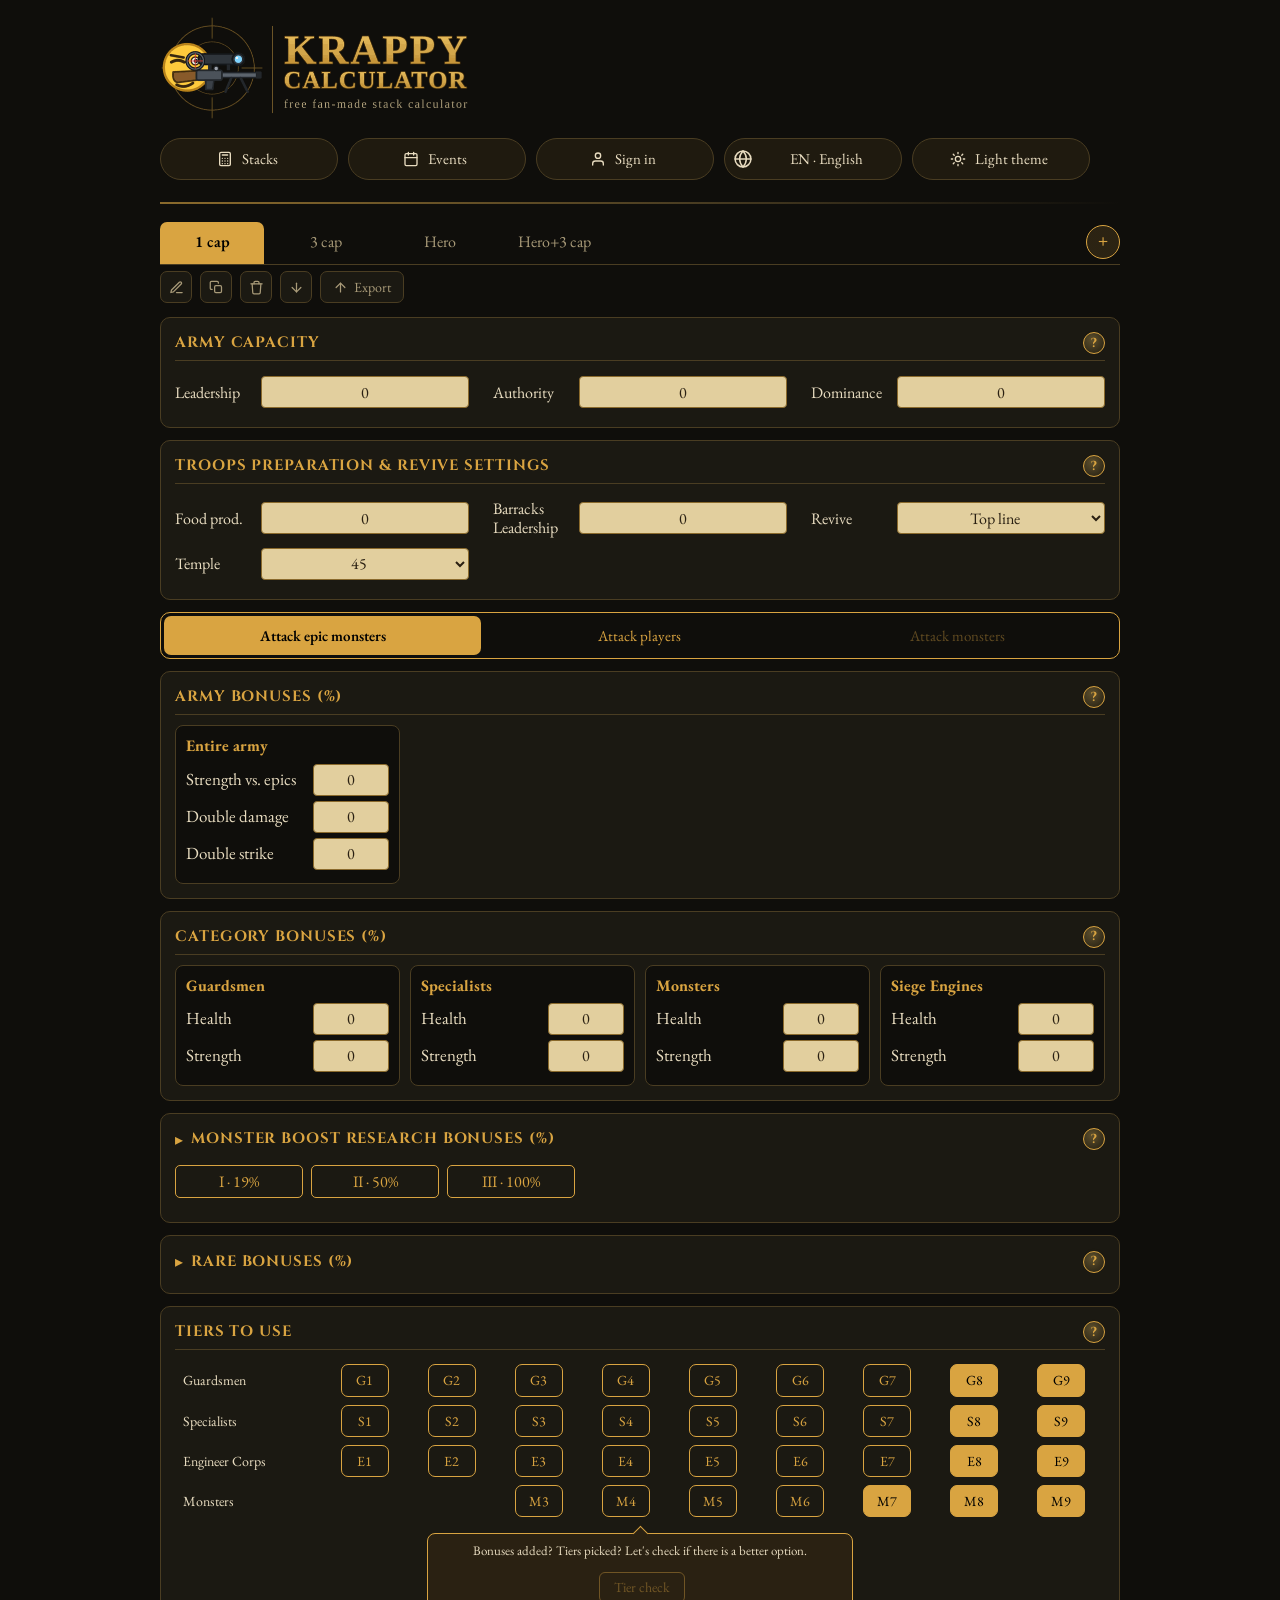
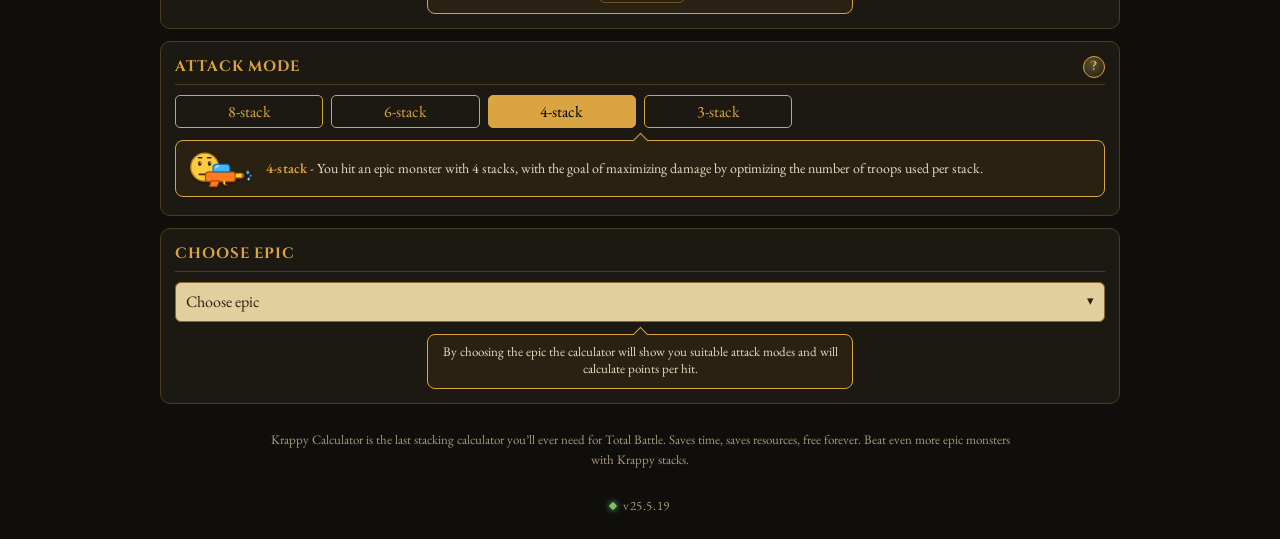
==== commit 52ae86a7: "25.5.19: Events - Today on its own line, full width; bigger day arrows, centred in their buttons Co-" ====
--- a/index.html
+++ b/index.html
@@ -13,7 +13,7 @@
 <link rel="icon" type="image/png" sizes="64x64" href="[data-uri]">
 <link rel="apple-touch-icon" href="[data-uri]">
 <link href="https://fonts.googleapis.com/css2?family=Cinzel:wght@600&family=EB+Garamond:wght@400;600&display=swap" rel="stylesheet">
-<script>try{if(localStorage.getItem("tb_theme")=="light")document.documentElement.dataset.theme="light"}catch(e){}</script><link rel="stylesheet" href="app.css?v=25.5.18"></head><body><main>
+<script>try{if(localStorage.getItem("tb_theme")=="light")document.documentElement.dataset.theme="light"}catch(e){}</script><link rel="stylesheet" href="app.css?v=25.5.19"></head><body><main>
 <div class="imp" id="imp" data-notr hidden></div>
 <header class="hd"><h1><img class="lg" src="[data-uri]" width="309" height="104" alt="Krappy Calculator - free fan-made stack calculator" draggable="false"></h1><button class="mnt" id="mnt" data-act="mnt" aria-label="Menu" aria-expanded="false" aria-controls="menu" hidden><svg class="mni" viewBox="0 0 24 24" width="24" height="24" fill="none" stroke="currentColor" stroke-width="2.2" stroke-linecap="round" aria-hidden="true"><line x1="4" y1="7" x2="20" y2="7"/><line x1="4" y1="12" x2="20" y2="12"/><line x1="4" y1="17" x2="20" y2="17"/></svg><svg class="mnx" viewBox="0 0 24 24" width="24" height="24" fill="none" stroke="currentColor" stroke-width="2.2" stroke-linecap="round" aria-hidden="true"><line x1="6" y1="6" x2="18" y2="18"/><line x1="18" y1="6" x2="6" y2="18"/></svg></button></header>
 <nav class="menu" id="menu" hidden><div class="mbar"><a class="nvb pgl" href="#" data-pg="" aria-current="page"><svg viewBox="0 0 24 24" width="16" height="16" fill="none" stroke="currentColor" stroke-width="2" stroke-linecap="round" stroke-linejoin="round" aria-hidden="true"><rect x="4" y="2" width="16" height="20" rx="2"/><path d="M8 6h8M8 11h.01M12 11h.01M16 11h.01M8 15h.01M12 15h.01M16 15h.01M8 19h.01M12 19h.01M16 19h.01"/></svg><span class="nvn">Stacks</span></a><a class="nvb pgl" href="#events" data-pg="events"><svg viewBox="0 0 24 24" width="16" height="16" fill="none" stroke="currentColor" stroke-width="2" stroke-linecap="round" stroke-linejoin="round" aria-hidden="true"><rect x="3" y="4" width="18" height="18" rx="2"/><path d="M16 2v4M8 2v4M3 10h18"/></svg><span class="nvn">Events</span></a><span id="menuacct"></span><div class="lgw" data-notr><svg viewBox="0 0 24 24" width="20" height="20" fill="none" stroke="currentColor" stroke-width="1.8" stroke-linecap="round" aria-hidden="true"><circle cx="12" cy="12" r="9.5"/><path d="M2.5 12h19M12 2.5c2.8 3 4 6 4 9.5s-1.2 6.5-4 9.5c-2.8-3-4-6-4-9.5s1.2-6.5 4-9.5z"/></svg><select id="lang" aria-label="Language"><option value="en" selected>English</option></select><button type="button" class="lgb" id="lbtn" data-act="lopen" aria-haspopup="dialog" aria-label="Language"></button></div><button class="nvb thm" type="button" data-act="theme" aria-label="Light theme"><svg viewBox="0 0 24 24" width="16" height="16" fill="none" stroke="currentColor" stroke-width="2" stroke-linecap="round" stroke-linejoin="round" aria-hidden="true"><circle cx="12" cy="12" r="4"/><path d="M12 2v2M12 20v2M4.9 4.9l1.4 1.4M17.7 17.7l1.4 1.4M2 12h2M20 12h2M4.9 19.1l1.4-1.4M17.7 6.3l1.4-1.4"/></svg><span class="nvn">Light theme</span></button><button class="nvb hlp" hidden type="button" data-act="help" aria-haspopup="dialog"><svg viewBox="0 0 24 24" width="16" height="16" fill="none" stroke="currentColor" stroke-width="2" stroke-linecap="round" stroke-linejoin="round" aria-hidden="true"><path d="M21 11.5a8.4 8.4 0 0 1-9 8.4 8.6 8.6 0 0 1-3.6-.8L3 21l1.9-5.4A8.4 8.4 0 1 1 21 11.5z"/></svg><span class="nvn">1-on-1 help</span></button><a class="don" hidden href="https://donate.stripe.com/7sY4gB9Qx8mR4KVae8grS00" target="_blank" rel="noopener noreferrer"><b>♥</b>Donate</a></div></nav>
@@ -84,4 +84,4 @@
 <div class="mod" id="tcm" hidden><div role="dialog" aria-modal="true" aria-labelledby="tct"><h2 id="tct">Tier check</h2><div id="tcb"></div><div class="btnr"><button type="button" id="tcx" class="tcx">Close</button></div></div></div>
 <section class="seo"><p>Krappy Calculator is the last stacking calculator you’ll ever need for Total Battle. Saves time, saves resources, free forever. Beat even more epic monsters with Krappy stacks.</p></section>
 <footer class="ft"><span id="appver" class="ver"></span></footer>
-<script src="app.js?v=25.5.18"></script></main><script src="i18n.js?v=25.5.18"></script></body></html>
+<script src="app.js?v=25.5.19"></script></main><script src="i18n.js?v=25.5.19"></script></body></html>
--- a/app.css
+++ b/app.css
@@ -629,9 +629,9 @@
 .evb{padding:10px 12px;border:1px solid var(--bd);border-radius:10px;display:flex;flex-direction:column;gap:4px}
 .evx{display:flex;align-items:center;gap:8px;flex-wrap:wrap;font-size:17px}
 .evd{display:inline-block;flex:none;width:10px;height:10px;border-radius:50%;border:1px solid rgba(0,0,0,.35)}
-.evnav{display:flex;align-items:center;gap:10px;margin:6px 0 10px}
+.evnav{display:flex;flex-wrap:wrap;align-items:center;gap:10px;margin:6px 0 10px}.evnav .evtd{flex:1 0 100%;justify-content:center;min-height:36px}.evnav .evar{justify-content:center;width:52px;min-height:36px;padding:0}.evnav .evar svg{width:22px;height:22px;display:block}
 .evnav .tl{min-width:40px;padding:4px 10px;margin:0}
-.evdl{min-width:150px;text-align:center}
+.evdl{flex:1;min-width:150px;text-align:center}
 .evh3{margin:14px 0 6px;font-size:15px;color:var(--ac)}
 .evl{display:flex;flex-direction:column}
 .evr{display:grid;grid-template-columns:104px 30px 1fr 30px;align-items:center;gap:8px;padding:6px 8px;border-bottom:1px solid var(--bd)}
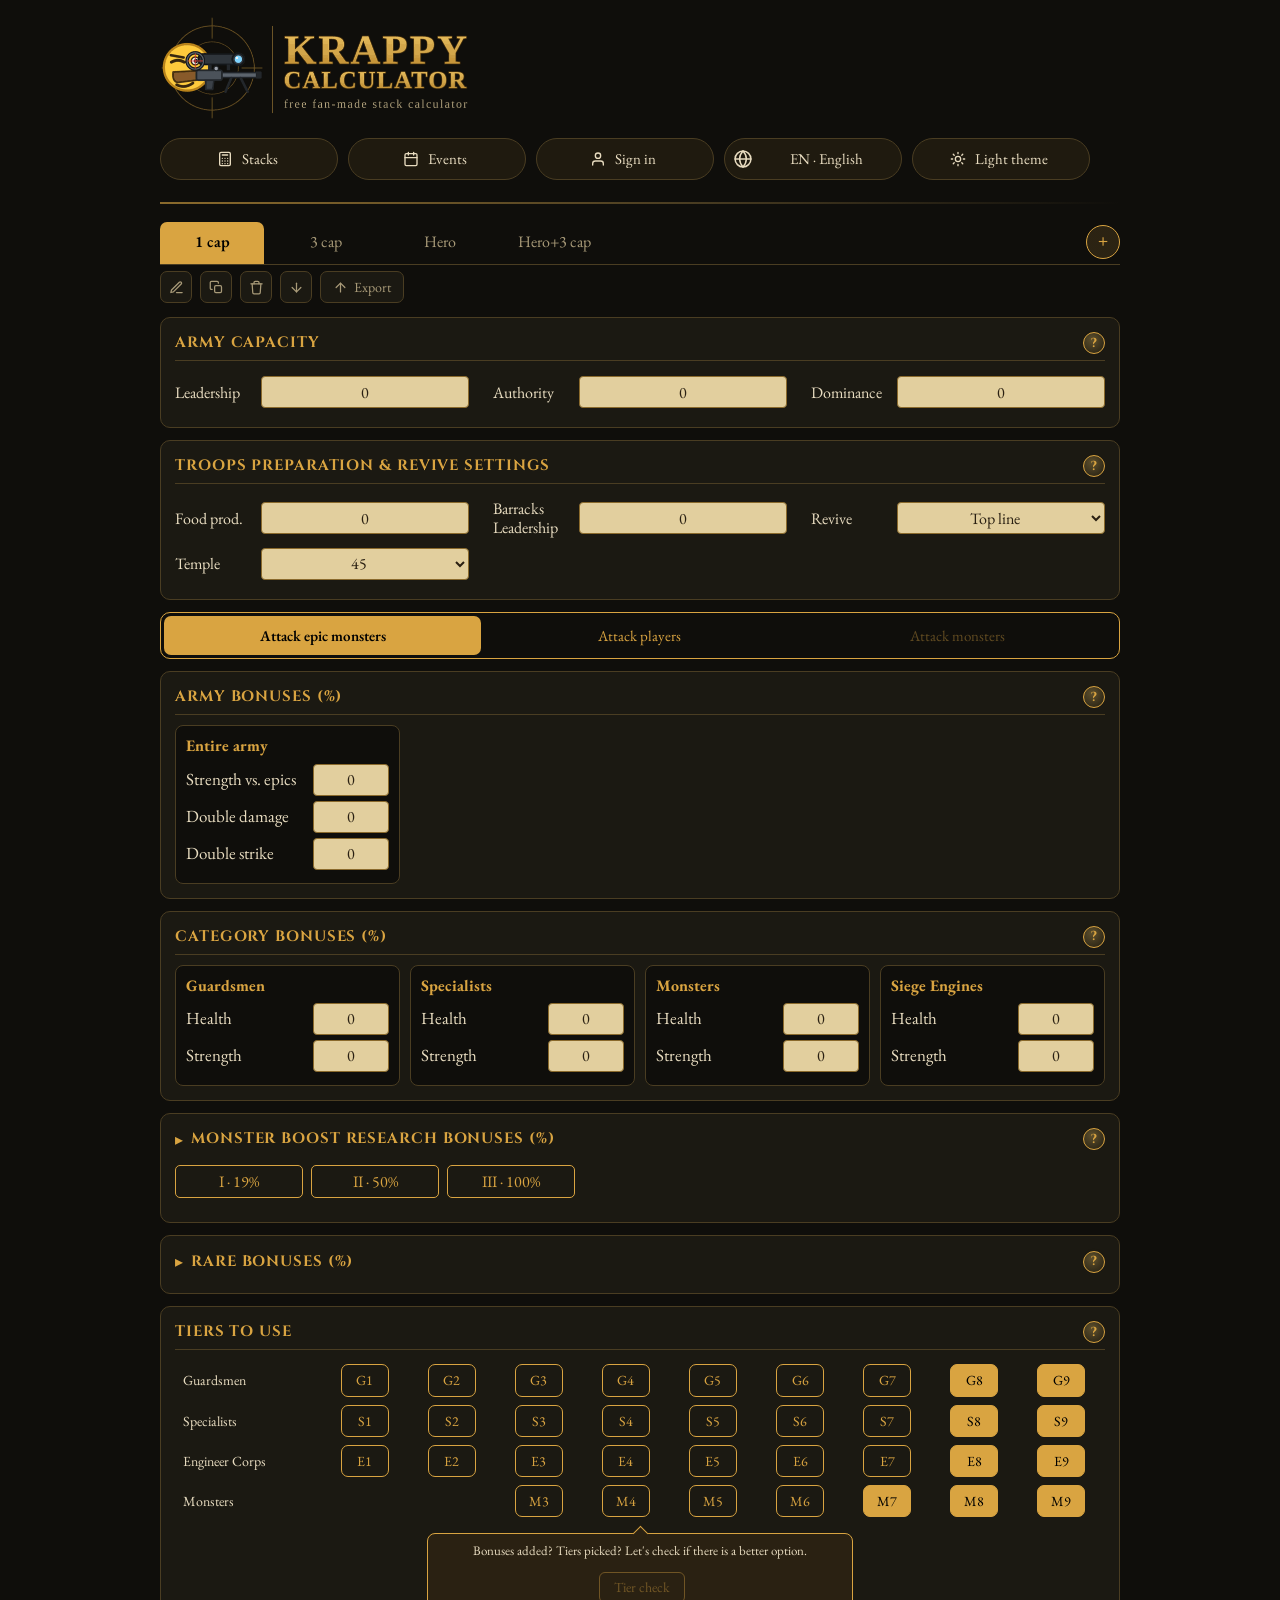
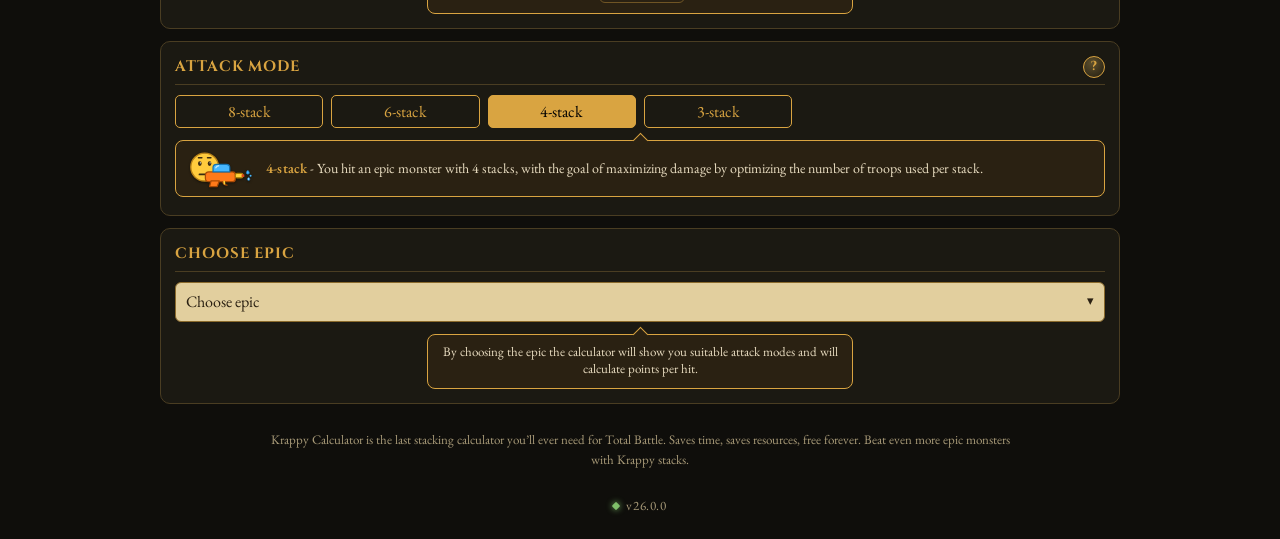
==== commit ebd29aef: "26.0.0: Events page translated into all 14 languages (menu, page texts, Choose events window); dates" ====
--- a/index.html
+++ b/index.html
@@ -13,7 +13,7 @@
 <link rel="icon" type="image/png" sizes="64x64" href="[data-uri]">
 <link rel="apple-touch-icon" href="[data-uri]">
 <link href="https://fonts.googleapis.com/css2?family=Cinzel:wght@600&family=EB+Garamond:wght@400;600&display=swap" rel="stylesheet">
-<script>try{if(localStorage.getItem("tb_theme")=="light")document.documentElement.dataset.theme="light"}catch(e){}</script><link rel="stylesheet" href="app.css?v=25.5.19"></head><body><main>
+<script>try{if(localStorage.getItem("tb_theme")=="light")document.documentElement.dataset.theme="light"}catch(e){}</script><link rel="stylesheet" href="app.css?v=26.0.0"></head><body><main>
 <div class="imp" id="imp" data-notr hidden></div>
 <header class="hd"><h1><img class="lg" src="[data-uri]" width="309" height="104" alt="Krappy Calculator - free fan-made stack calculator" draggable="false"></h1><button class="mnt" id="mnt" data-act="mnt" aria-label="Menu" aria-expanded="false" aria-controls="menu" hidden><svg class="mni" viewBox="0 0 24 24" width="24" height="24" fill="none" stroke="currentColor" stroke-width="2.2" stroke-linecap="round" aria-hidden="true"><line x1="4" y1="7" x2="20" y2="7"/><line x1="4" y1="12" x2="20" y2="12"/><line x1="4" y1="17" x2="20" y2="17"/></svg><svg class="mnx" viewBox="0 0 24 24" width="24" height="24" fill="none" stroke="currentColor" stroke-width="2.2" stroke-linecap="round" aria-hidden="true"><line x1="6" y1="6" x2="18" y2="18"/><line x1="18" y1="6" x2="6" y2="18"/></svg></button></header>
 <nav class="menu" id="menu" hidden><div class="mbar"><a class="nvb pgl" href="#" data-pg="" aria-current="page"><svg viewBox="0 0 24 24" width="16" height="16" fill="none" stroke="currentColor" stroke-width="2" stroke-linecap="round" stroke-linejoin="round" aria-hidden="true"><rect x="4" y="2" width="16" height="20" rx="2"/><path d="M8 6h8M8 11h.01M12 11h.01M16 11h.01M8 15h.01M12 15h.01M16 15h.01M8 19h.01M12 19h.01M16 19h.01"/></svg><span class="nvn">Stacks</span></a><a class="nvb pgl" href="#events" data-pg="events"><svg viewBox="0 0 24 24" width="16" height="16" fill="none" stroke="currentColor" stroke-width="2" stroke-linecap="round" stroke-linejoin="round" aria-hidden="true"><rect x="3" y="4" width="18" height="18" rx="2"/><path d="M16 2v4M8 2v4M3 10h18"/></svg><span class="nvn">Events</span></a><span id="menuacct"></span><div class="lgw" data-notr><svg viewBox="0 0 24 24" width="20" height="20" fill="none" stroke="currentColor" stroke-width="1.8" stroke-linecap="round" aria-hidden="true"><circle cx="12" cy="12" r="9.5"/><path d="M2.5 12h19M12 2.5c2.8 3 4 6 4 9.5s-1.2 6.5-4 9.5c-2.8-3-4-6-4-9.5s1.2-6.5 4-9.5z"/></svg><select id="lang" aria-label="Language"><option value="en" selected>English</option></select><button type="button" class="lgb" id="lbtn" data-act="lopen" aria-haspopup="dialog" aria-label="Language"></button></div><button class="nvb thm" type="button" data-act="theme" aria-label="Light theme"><svg viewBox="0 0 24 24" width="16" height="16" fill="none" stroke="currentColor" stroke-width="2" stroke-linecap="round" stroke-linejoin="round" aria-hidden="true"><circle cx="12" cy="12" r="4"/><path d="M12 2v2M12 20v2M4.9 4.9l1.4 1.4M17.7 17.7l1.4 1.4M2 12h2M20 12h2M4.9 19.1l1.4-1.4M17.7 6.3l1.4-1.4"/></svg><span class="nvn">Light theme</span></button><button class="nvb hlp" hidden type="button" data-act="help" aria-haspopup="dialog"><svg viewBox="0 0 24 24" width="16" height="16" fill="none" stroke="currentColor" stroke-width="2" stroke-linecap="round" stroke-linejoin="round" aria-hidden="true"><path d="M21 11.5a8.4 8.4 0 0 1-9 8.4 8.6 8.6 0 0 1-3.6-.8L3 21l1.9-5.4A8.4 8.4 0 1 1 21 11.5z"/></svg><span class="nvn">1-on-1 help</span></button><a class="don" hidden href="https://donate.stripe.com/7sY4gB9Qx8mR4KVae8grS00" target="_blank" rel="noopener noreferrer"><b>♥</b>Donate</a></div></nav>
@@ -84,4 +84,4 @@
 <div class="mod" id="tcm" hidden><div role="dialog" aria-modal="true" aria-labelledby="tct"><h2 id="tct">Tier check</h2><div id="tcb"></div><div class="btnr"><button type="button" id="tcx" class="tcx">Close</button></div></div></div>
 <section class="seo"><p>Krappy Calculator is the last stacking calculator you’ll ever need for Total Battle. Saves time, saves resources, free forever. Beat even more epic monsters with Krappy stacks.</p></section>
 <footer class="ft"><span id="appver" class="ver"></span></footer>
-<script src="app.js?v=25.5.19"></script></main><script src="i18n.js?v=25.5.19"></script></body></html>
+<script src="app.js?v=26.0.0"></script></main><script src="i18n.js?v=26.0.0"></script></body></html>
